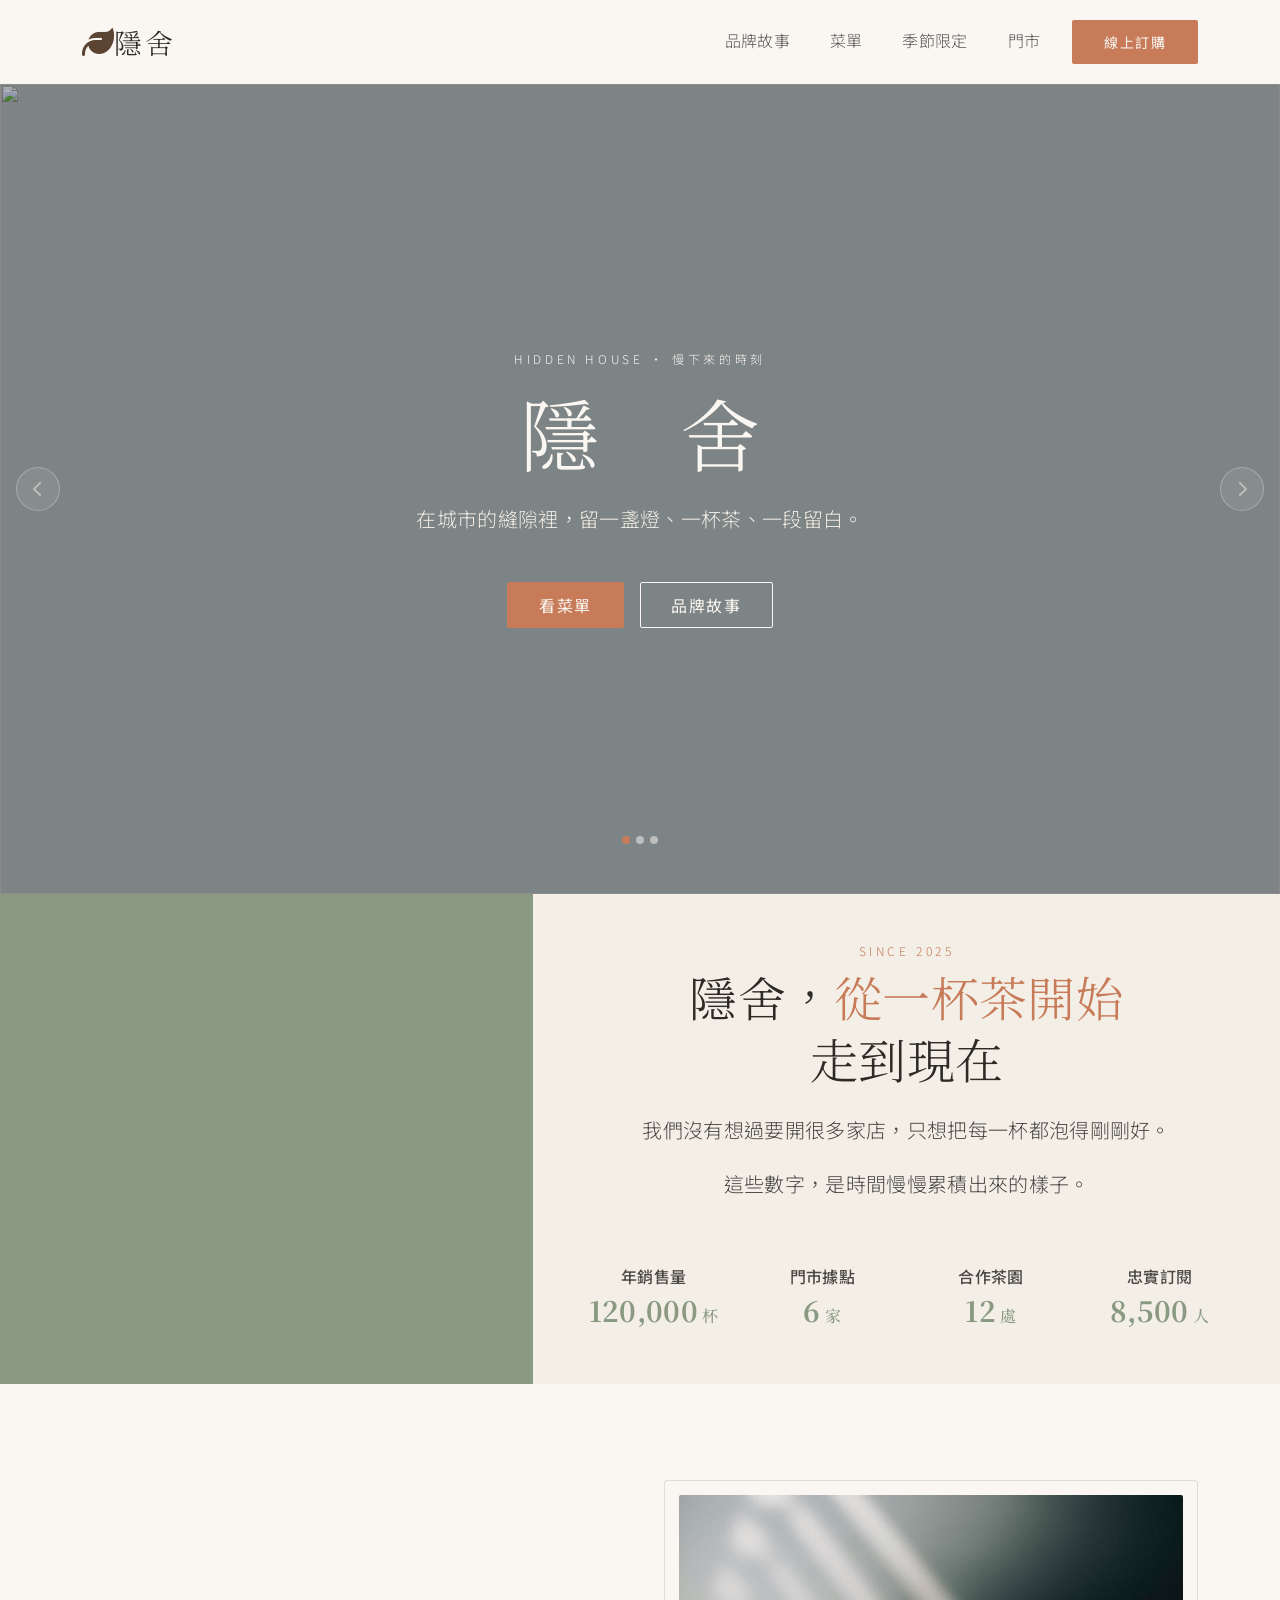
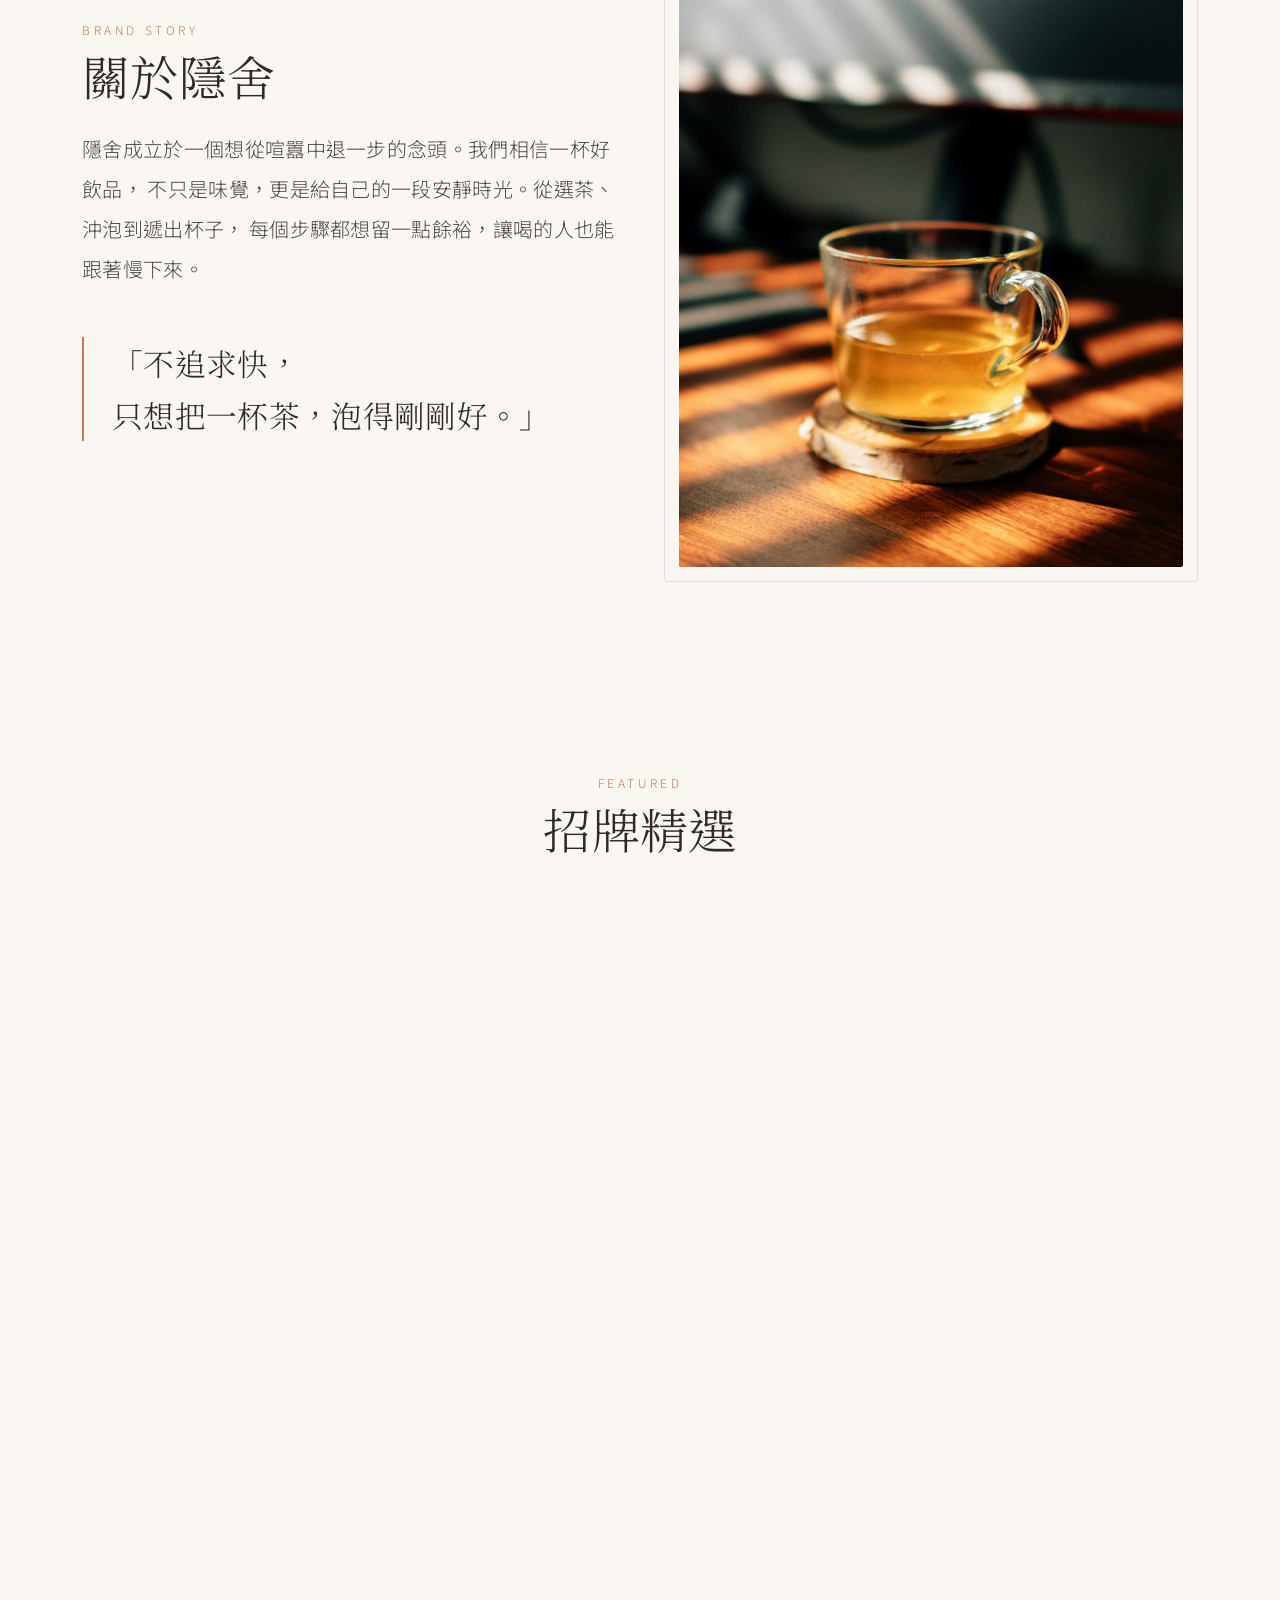
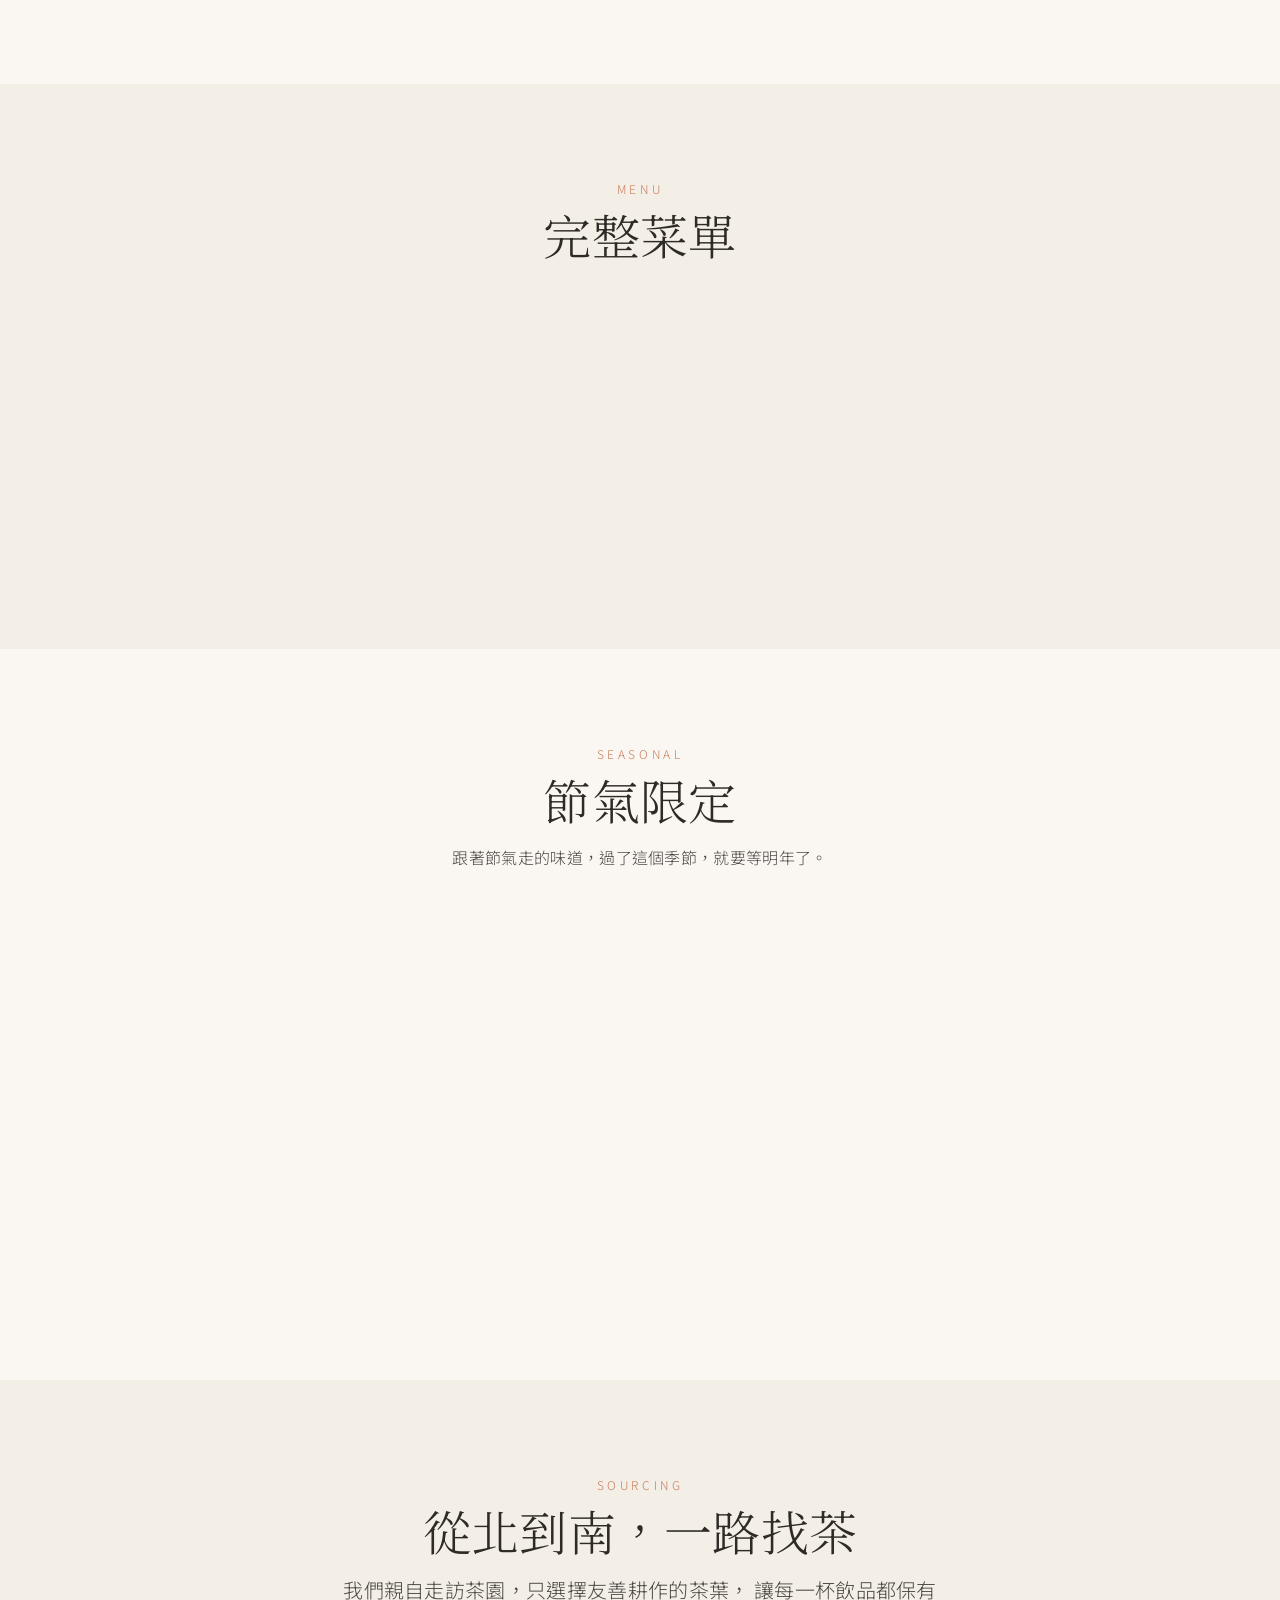
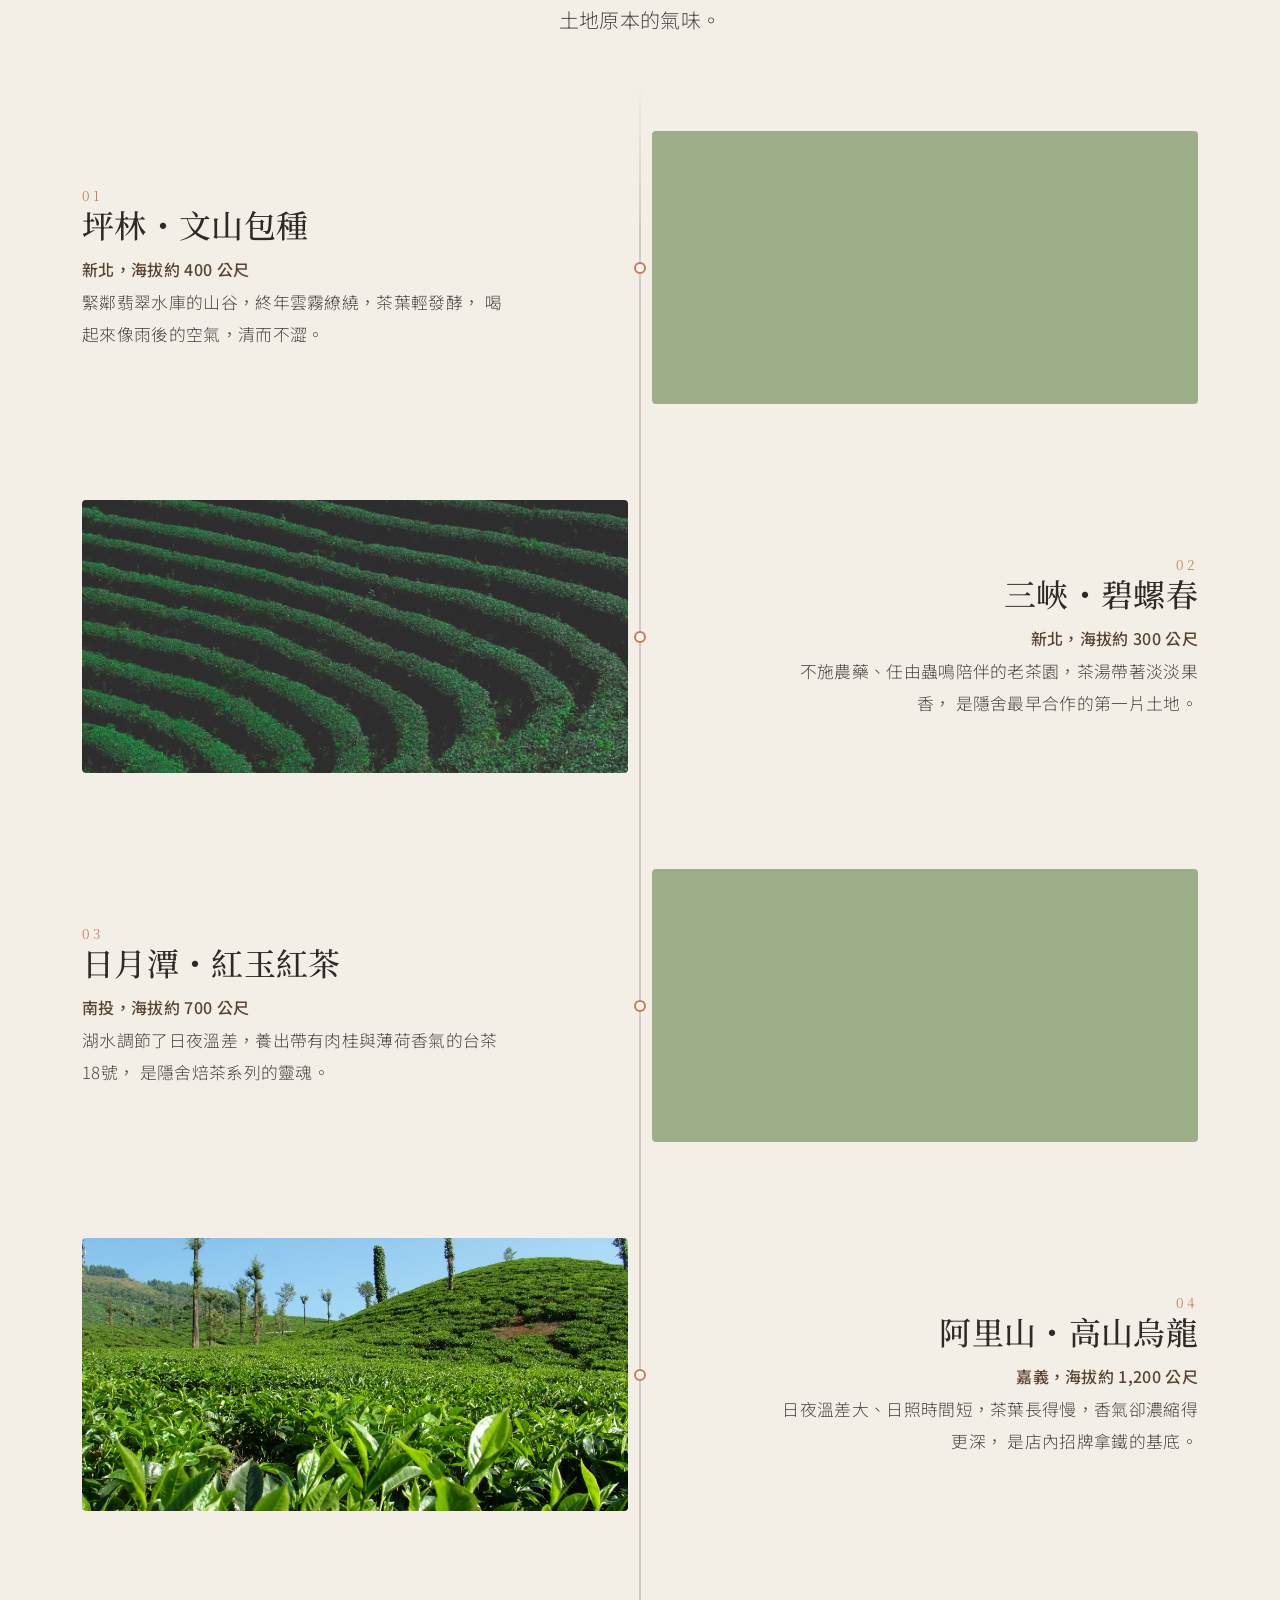
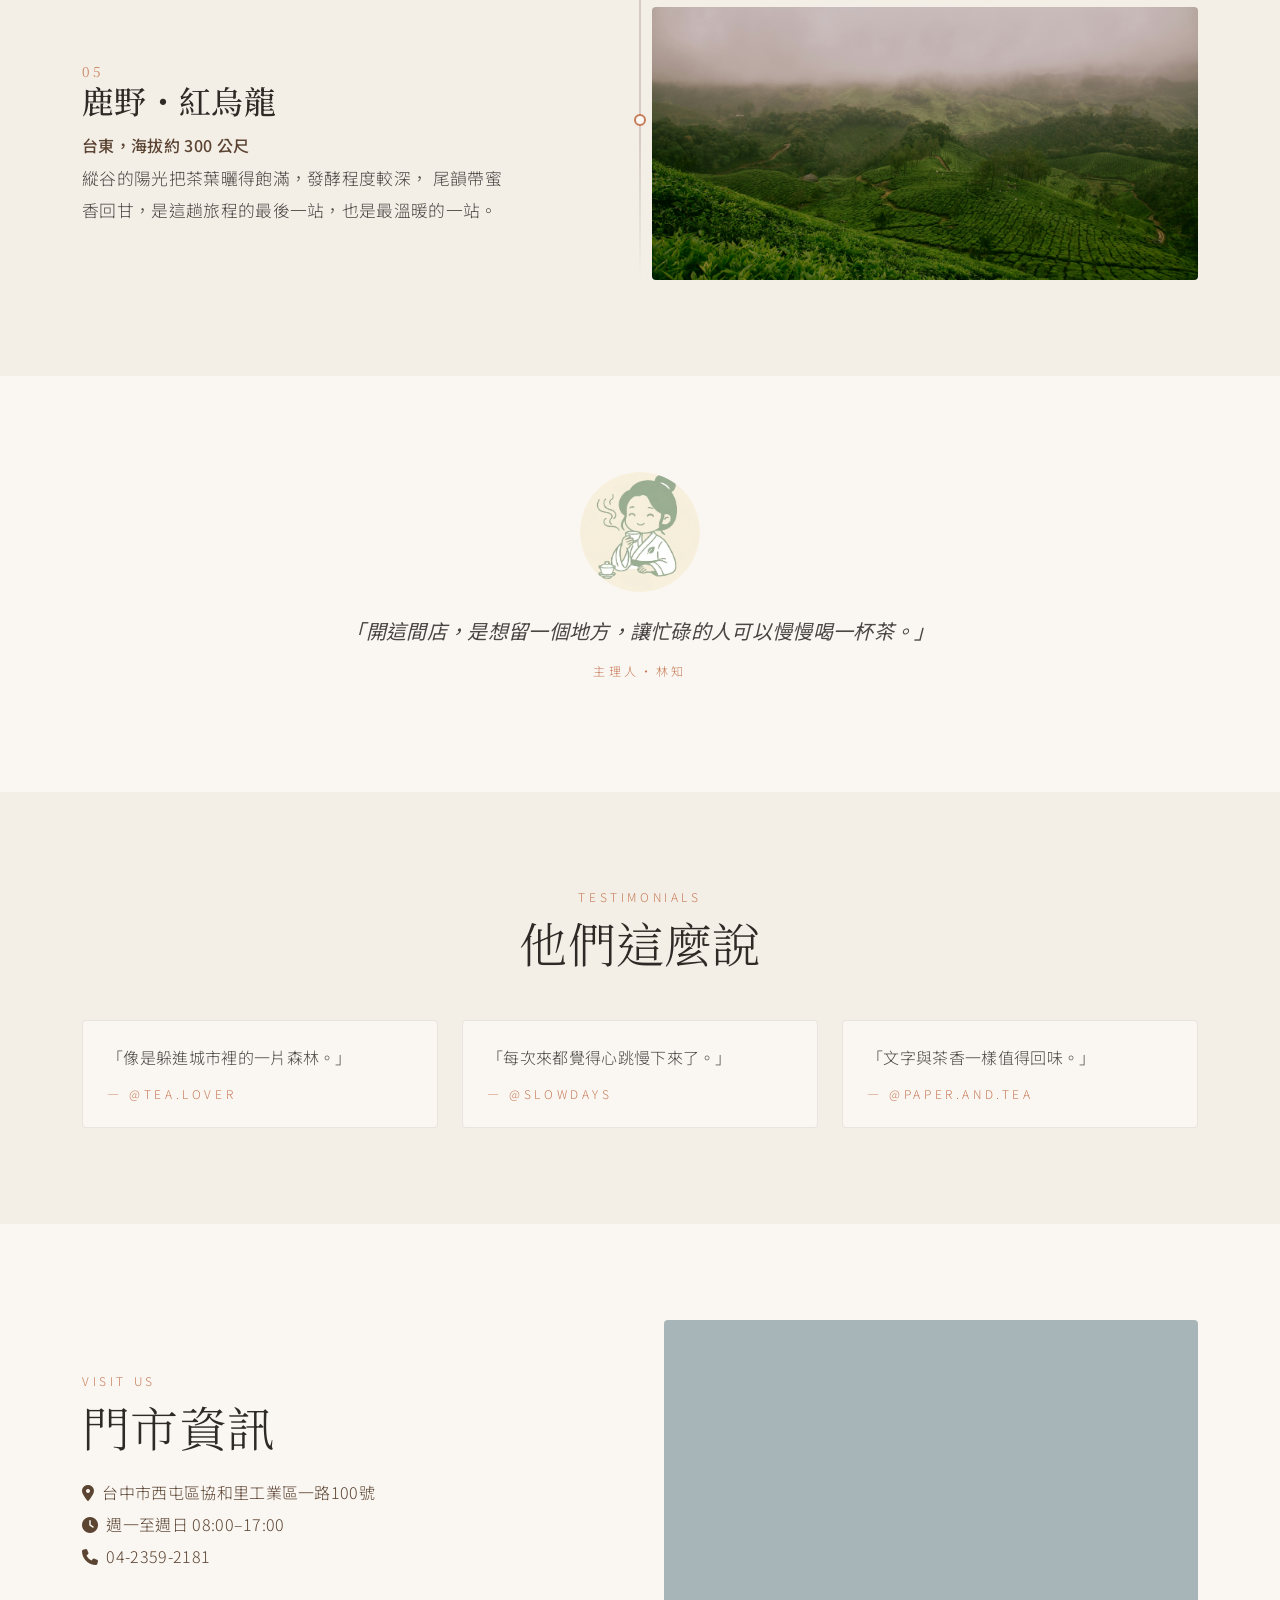
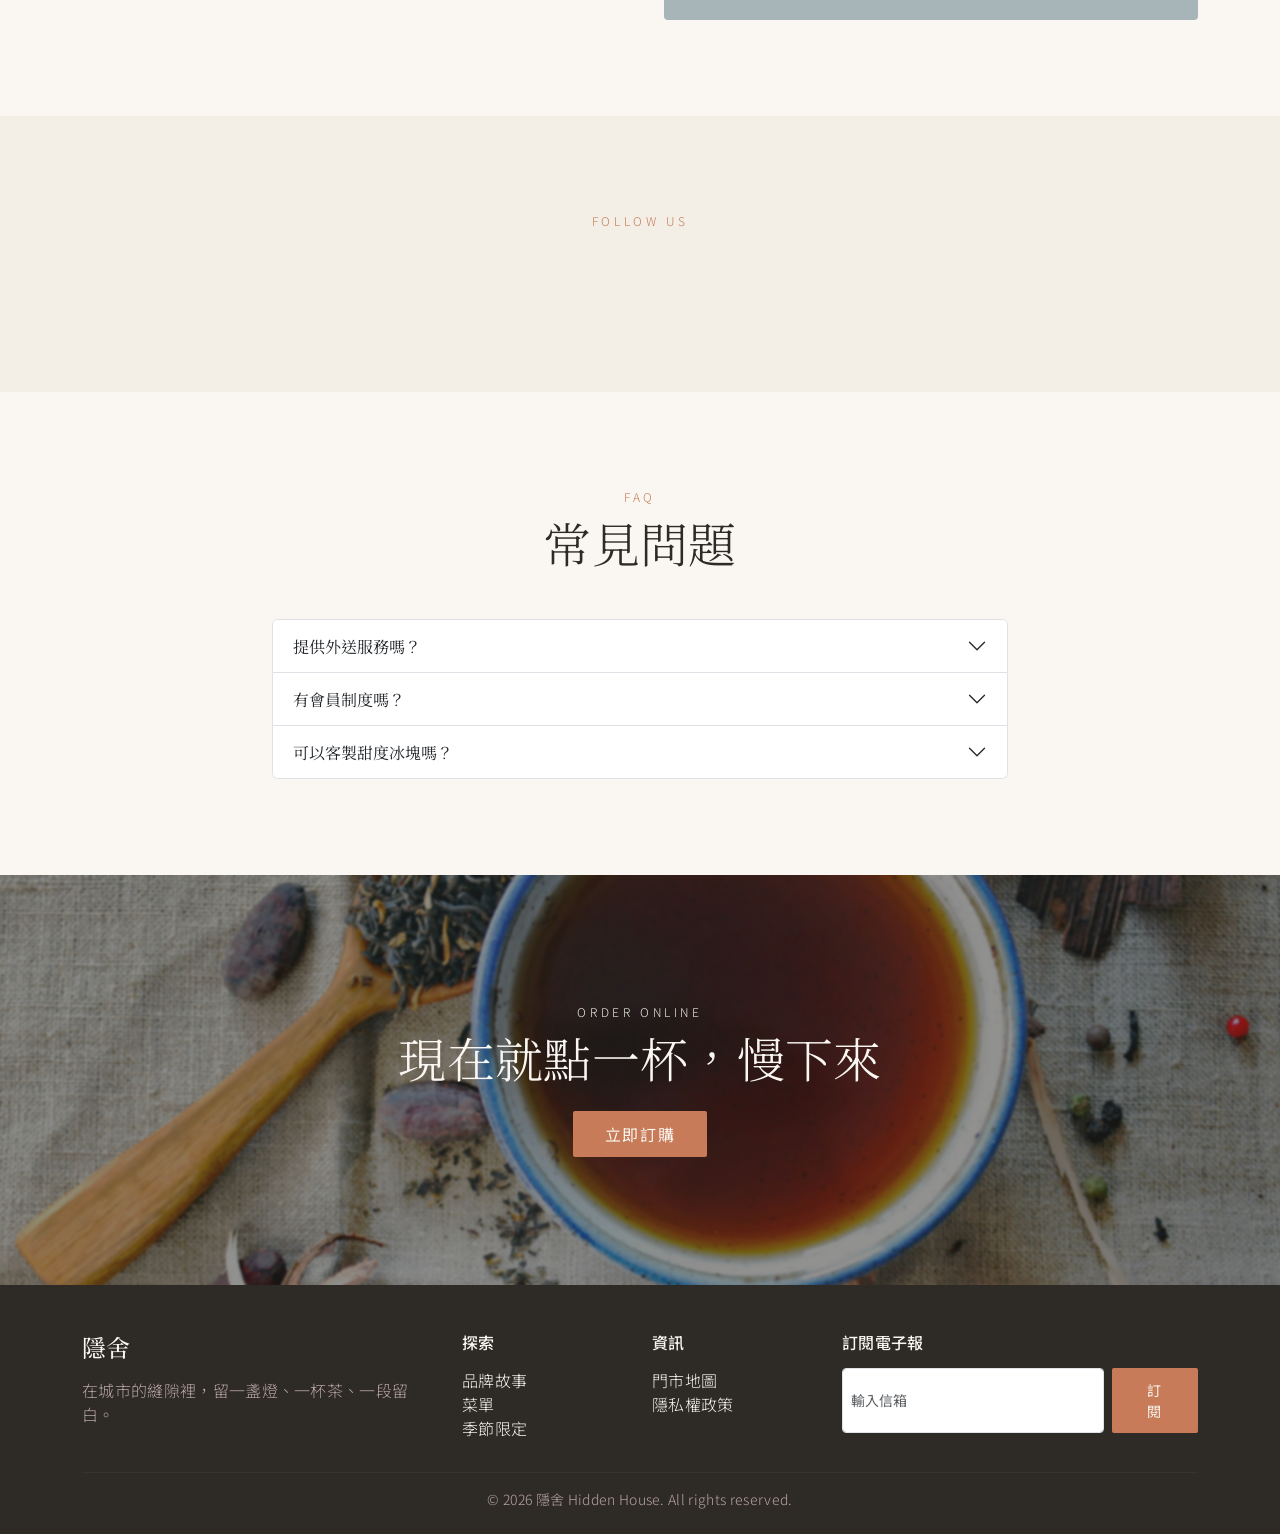
==== index.html @ d49c64ef "V1.1" ====
<!DOCTYPE html>
<html lang="zh-Hant">

<head>
    <meta charset="UTF-8">
    <meta name="viewport" content="width=device-width, initial-scale=1.0">
    <title>隱舍 Hidden House</title>

    <!-- Bootstrap 5 -->
    <link rel="stylesheet" href="CSS/color.css">
    <link href="https://cdnjs.cloudflare.com/ajax/libs/bootstrap/5.3.3/css/bootstrap.min.css" rel="stylesheet">
    <link href="https://cdnjs.cloudflare.com/ajax/libs/font-awesome/6.5.2/css/all.min.css" rel="stylesheet">
    <link rel="stylesheet" href="https://cdnjs.cloudflare.com/ajax/libs/animate.css/4.1.1/animate.min.css">
    <link
        href="https://fonts.googleapis.com/css2?family=Noto+Serif+TC:wght@400;600;700&family=Noto+Sans+TC:wght@300;400;500&display=swap"
        rel="stylesheet">
    <script src="https://unpkg.com/counterup2@2.0.2/dist/index.js"></script>
    <style>
        :root {
            /* 主色 Primary */
            --oat-white: #F3EEE6;
            --misty-blue: #A8B5B8;
            --matcha-green: #8A9A82;

            /* 輔色 Secondary */
            --caramel-brown: #B08968;
            --lotus-pink: #D9BBB0;
            --sage-green: #9CAF88;
            --taro-grey: #B7A6A0;
            --milktea-brown: #C9A27E;

            /* 點綴色 Accent */
            --terracotta: #C77B58;
            --honey-yellow: #E8B86D;
            --pine-teal: #7A9E9F;
            --misty-pink: #E3C9C0;

            /* 文字/背景/線條 */
            --cocoa-brown: #5C4433;
            --ink-black: #2E2A26;
            --warm-white: #FAF7F2;
            --graphite-grey: #4A4744;
        }

        body {
            font-family: 'Noto Sans TC', sans-serif;
            color: var(--cocoa-brown);
            background-color: var(--warm-white);
            font-weight: 300;
            letter-spacing: 0.02em;
        }

        h1,
        h2,
        h3,
        .display-font {
            font-family: 'Noto Serif TC', serif;
            color: var(--ink-black);
        }

        .section-pad {
            padding: 6rem 0;
        }

        .section-divider {
            width: 1px;
            height: 48px;
            background: var(--graphite-grey);
            opacity: 0.3;
            margin: 0 auto;
        }

        .btn-terracotta {
            background-color: var(--terracotta);
            color: var(--warm-white);
            border: none;
            padding: 0.7rem 2rem;
            border-radius: 2px;
            letter-spacing: 0.1em;
        }

        .btn-terracotta:hover {
            background-color: var(--caramel-brown);
            color: var(--warm-white);
        }

        .btn-outline-brand {
            border: 1px solid var(--graphite-grey);
            color: var(--ink-black);
            padding: 0.65rem 1.9rem;
            border-radius: 2px;
            letter-spacing: 0.1em;
        }

        .btn-outline-brand:hover {
            background-color: var(--ink-black);
            color: var(--warm-white);
        }

        .eyebrow {
            letter-spacing: 0.3em;
            font-size: 0.75rem;
            color: var(--terracotta);
            text-transform: uppercase;
        }

        .bg-soft {
            background-color: var(--oat-white);
        }

        .bg-sage {
            background-color: var(--sage-green);
        }

        .card-brand {
            background: var(--warm-white);
            border: 1px solid rgba(74, 71, 68, 0.1);
            border-radius: 4px;
            transition: transform .3s ease;
        }

        .card-brand:hover {
            transform: translateY(-6px);
        }

        footer a {
            color: var(--warm-white);
        }

        /* Hero 輪播按鍵 */
        .carousel-control-prev,
        .carousel-control-next {
            z-index: 3;
            width: 6%;
        }

        .hero-arrow {
            display: inline-flex;
            align-items: center;
            justify-content: center;
            width: 44px;
            height: 44px;
            border-radius: 50%;
            background: rgba(250, 247, 242, 0.15);
            border: 1px solid rgba(250, 247, 242, 0.6);
            color: var(--warm-white);
            font-size: 1rem;
            backdrop-filter: blur(2px);
            transition: background .3s ease;
        }

        .carousel-control-prev:hover .hero-arrow,
        .carousel-control-next:hover .hero-arrow {
            background: rgba(199, 123, 88, 0.7);
            border-color: var(--terracotta);
        }

        #heroCarousel .carousel-indicators {
            z-index: 3;
        }

        #heroCarousel .carousel-indicators button {
            background-color: var(--warm-white);
            opacity: 0.5;
            width: 8px;
            height: 8px;
            border-radius: 50%;
        }

        #heroCarousel .carousel-indicators button.active {
            opacity: 1;
            background-color: var(--terracotta);
        }

        .wow {
            visibility: hidden;
        }

        @media (prefers-reduced-motion: reduce) {
            .wow {
                visibility: visible !important;
                animation: none !important;
            }
        }
    </style>
</head>

<body data-bs-spy="scroll" data-bs-target="#navMenu" data-bs-offset="90" tabindex="0">

    <!-- ========== 1. NAVBAR 導覽列 ========== -->
    <nav class="navbar navbar-expand-lg sticky-top" id="mainNav" style="background-color: var(--warm-white);">
        <div class="container py-2">
            <i class="fa-solid fa-leaf fa-2x"></i>
            <a class="navbar-brand display-font fs-3" href="#hero" style="letter-spacing:0.1em;">隱舍</a>
            <button class="navbar-toggler" type="button" data-bs-toggle="collapse" data-bs-target="#navMenu">
                <span class="navbar-toggler-icon"></span>
            </button>
            <div class="collapse navbar-collapse justify-content-end" id="navMenu">
                <ul class="navbar-nav gap-lg-4 text-center">
                    <li class="nav-item"><a class="nav-link" href="#s04-story-manifesto">品牌故事</a></li>
                    <li class="nav-item"><a class="nav-link" href="#menu">菜單</a></li>
                    <li class="nav-item"><a class="nav-link" href="#seasonal">季節限定</a></li>
                    <li class="nav-item"><a class="nav-link" href="#locator">門市</a></li>
                    <li class="nav-item"><a class="btn btn-terracotta btn-sm" href="#order">線上訂購</a></li>
                </ul>
            </div>
        </div>
    </nav>

    <!-- ========== 2. HERO 首頁主視覺 ========== -->
    <header id="hero" class="position-relative" style="min-height: 90vh; overflow: hidden;">
        <!-- 背景輪播 -->
        <div id="heroCarousel" class="carousel slide position-absolute top-0 start-0 w-100 h-100"
            data-bs-ride="carousel" data-bs-interval="4000">
            <div class="carousel-inner h-100">
                <div class="carousel-item active h-100" style="min-height: 90vh; background-color: var(--misty-blue);">
                    <img src="images/tea1.jpg" class="w-100 h-100" style="object-fit:cover;">
                </div>
                <div class="carousel-item h-100" style="min-height: 90vh; background-color: var(--sage-green);">
                    <img src="images/tea4.jpg" class="w-100 h-100" style="object-fit:cover;">
                </div>
                <div class="carousel-item h-100" style="min-height: 90vh; background-color: var(--milktea-brown);">
                    <img src="images/tea3.jpg" class="w-100 h-100" style="object-fit:cover;">
                </div>
            </div>

            <!-- 左右切換按鍵 -->
            <button class="carousel-control-prev" type="button" data-bs-target="#heroCarousel" data-bs-slide="prev">
                <span class="hero-arrow"><i class="fa-solid fa-chevron-left"></i></span>
                <span class="visually-hidden">上一張</span>
            </button>
            <button class="carousel-control-next" type="button" data-bs-target="#heroCarousel" data-bs-slide="next">
                <span class="hero-arrow"><i class="fa-solid fa-chevron-right"></i></span>
                <span class="visually-hidden">下一張</span>
            </button>

            <!-- 底部指示點 -->
            <div class="carousel-indicators" style="bottom: 24px;">
                <button type="button" data-bs-target="#heroCarousel" data-bs-slide-to="0" class="active"></button>
                <button type="button" data-bs-target="#heroCarousel" data-bs-slide-to="1"></button>
                <button type="button" data-bs-target="#heroCarousel" data-bs-slide-to="2"></button>
            </div>
        </div>

        <!-- 暗色遮罩，確保文字可讀 -->
        <div class="position-absolute top-0 start-0 w-100 h-100" style="background: rgba(46,42,38,0.35); z-index: 1;">
        </div>

        <!-- 文字內容 -->
        <div class="container position-relative text-center d-flex flex-column justify-content-center align-items-center"
            style="min-height: 90vh; z-index: 2;">
            <p class="eyebrow mb-3" style="color: var(--warm-white);">HIDDEN HOUSE · 慢下來的時刻</p>
            <h1 class="display-1 display-font mb-4" style="color: var(--warm-white);">隱　舍</h1>
            <p class="fs-5 mb-5 mx-auto" style="max-width: 560px; color: var(--oat-white);">
                在城市的縫隙裡，留一盞燈、一杯茶、一段留白。
            </p>
            <div class="d-flex justify-content-center gap-3">
                <a href="#menu" class="btn btn-terracotta">看菜單</a>
                <a href="#s04-story-manifesto" class="btn btn-outline-brand"
                    style="border-color: var(--warm-white); color: var(--warm-white);">品牌故事</a>
            </div>
        </div>
    </header>

    <!-- ========== 3. 數據 ========== -->
    <section id="s03">
        <div class="row g-0">
            <div class="col-md-5"
                style="background-image: url(images/tea7.jpg); background-position:center center; background-size:cover; min-height: 420px; background-color: var(--matcha-green);">
                <!-- 建議放茶葉沖泡、店內一角等有生活感的照片 -->
            </div>
            <div class="col-md-7 py-5 px-4 px-md-5 d-flex flex-column justify-content-center text-center bg-soft">
                <p class="eyebrow mb-2">SINCE 2025</p>
                <div class="display-5 display-font mb-1">隱舍，<span class="wow animate__fadeInUp" data-wow-duration="2s"
                        data-wow-delay="0s" data-wow-iteration="1" style="color: var(--terracotta);">從一杯茶開始</span></div>
                <div class="display-5 display-font mb-4">走到現在</div>
                <p class="fs-5" style="color: var(--graphite-grey); line-height: 1.9;">
                    我們沒有想過要開很多家店，只想把每一杯都泡得剛剛好。
                </p>
                <p class="fs-5" style="color: var(--graphite-grey); line-height: 1.9;">
                    這些數字，是時間慢慢累積出來的樣子。
                </p>
                <div class="row mt-5">
                    <div class="col-6 col-md-3 mb-4 mb-md-0">
                        <div class="h6" style="color: var(--graphite-grey);">年銷售量</div>
                        <div class="h3 display-font fw-bold s03-counter-num01" style="color: var(--matcha-green);">
                            120,000<span class="h6 ms-1">杯</span></div>
                    </div>
                    <div class="col-6 col-md-3 mb-4 mb-md-0">
                        <div class="h6" style="color: var(--graphite-grey);">門市據點</div>
                        <div class="h3 display-font fw-bold s03-counter-num02" style="color: var(--matcha-green);">
                            6<span class="h6 ms-1">家</span></div>
                    </div>
                    <div class="col-6 col-md-3">
                        <div class="h6" style="color: var(--graphite-grey);">合作茶園</div>
                        <div class="h3 display-font fw-bold s03-counter-num03" style="color: var(--matcha-green);">
                            12<span class="h6 ms-1">處</span></div>
                    </div>
                    <div class="col-6 col-md-3">
                        <div class="h6" style="color: var(--graphite-grey);">忠實訂閱</div>
                        <div class="h3 display-font fw-bold s03-counter-num04" style="color: var(--matcha-green);">
                            8,500<span class="h6 ms-1">人</span></div>
                    </div>
                </div>
            </div>
        </div>
    </section>

    <!-- ========== 4. BRAND STORY + MANIFESTO 品牌理念與宣言 ========== -->
    <section id="s04-story-manifesto" class="section-pad section-block">
        <div class="container">
            <div class="row g-5 align-items-center">

                <!-- 左側：品牌理念 + 宣言 -->
                <div class="col-lg-6 order-2 order-lg-1 wow animate__fadeInLeft" data-wow-duration="1s"
                    data-wow-delay="0s" data-wow-iteration="1">
                    <p class="eyebrow mb-2">BRAND STORY</p>
                    <h2 class="display-5 mb-4">關於隱舍</h2>
                    <p class="fs-5 mb-5" style="color: var(--graphite-grey); line-height: 2;">
                        隱舍成立於一個想從喧囂中退一步的念頭。我們相信一杯好飲品，
                        不只是味覺，更是給自己的一段安靜時光。從選茶、沖泡到遞出杯子，
                        每個步驟都想留一點餘裕，讓喝的人也能跟著慢下來。
                    </p>

                    <div class="manifesto-quote">
                        <p class="display-font manifesto-text mb-0">
                            「不追求快，<br>只想把一杯茶，泡得剛剛好。」
                        </p>
                    </div>
                </div>

                <!-- 右側：直式圖片 -->
                <div class="col-lg-6 order-1 order-lg-2 wow animate__fadeInRight" data-wow-duration="2s"
                    data-wow-delay="0s" data-wow-iteration="1">
                    <div class="portrait-frame">
                        <div class="portrait-image" style="background-image: url(images/tea2.jpg);"></div>
                    </div>
                </div>

            </div>
        </div>
    </section>

    <!-- ========== 5. FEATURED DRINKS 招牌飲品精選 ========== -->
    <section id="featured" class="section-pad">
        <div class="container">
            <div class="text-center mb-5">
                <p class="eyebrow mb-2">FEATURED</p>
                <h2 class="display-5">招牌精選</h2>
            </div>
            <div class="row g-4">
                <div class="col-md-4">
                    <div class="card-brand p-4 h-100 text-center wow animate__fadeInUp" data-wow-duration="1.5s"
                        data-wow-delay="0s" data-wow-iteration="1" style="background-color: var(--misty-pink);">
                        <div class="mb-3"
                            style="height:540px; border-radius:4px; background-image: url(images/spot1.png); background-size: cover; background-position:center center;">
                        </div>
                        <h4 class="mb-2">霧粉烏龍拿鐵</h4>
                        <p style="color: var(--graphite-grey);">烏龍茶湯與鮮奶的柔軟相遇</p>
                    </div>
                </div>
                <div class="col-md-4">
                    <div class="card-brand p-4 h-100 text-center wow animate__fadeInDown" data-wow-duration="1.5s"
                        data-wow-delay="1s" data-wow-iteration="1" style="background-color: var(--sage-green);">
                        <div class="mb-3"
                            style="height:540px; border-radius:4px;background-image: url(images/spot2.png); background-size: cover; background-position:center center;">
                        </div>
                        <h4 class="mb-2">鼠尾草氣泡青</h4>
                        <p style="color: var(--graphite-grey);">清爽草本香氣，微氣泡口感</p>
                    </div>
                </div>
                <div class="col-md-4">
                    <div class="card-brand p-4 h-100 text-center  wow animate__fadeInUp" data-wow-duration="1.5s"
                        data-wow-delay="2s" data-wow-iteration="1" style="background-color: var(--honey-yellow);">
                        <div class="mb-3"
                            style="height:540px; border-radius:4px;background-image: url(images/spot3.png); background-size: cover; background-position:center center;">
                        </div>
                        <h4 class="mb-2">蜜柑焙茶</h4>
                        <p style="color: var(--graphite-grey);">焙火香氣搭配蜜柑果香</p>
                    </div>
                </div>
            </div>
        </div>
    </section>

    <!-- ========== 6. FULL MENU 完整菜單 ========== -->
    <section id="menu" class="section-pad bg-soft section-block">
        <div class="container">
            <div class="text-center mb-5">
                <p class="eyebrow mb-2">MENU</p>
                <h2 class="display-5">完整菜單</h2>
            </div>
            <div class="row g-5 wow animate__fadeIn" data-wow-duration="2s" data-wow-delay="0s" data-wow-iteration="1">

                <div class="col-md-3">
                    <h5 class="display-font border-bottom pb-2 mb-3">茶飲</h5>
                    <div class="d-flex justify-content-between mb-2"><span>清香烏龍</span><span>$65</span></div>
                    <div class="d-flex justify-content-between mb-2"><span>蜜香紅茶</span><span>$65</span></div>
                    <div class="d-flex justify-content-between mb-2"><span>四季青茶</span><span>$60</span></div>
                    <div class="d-flex justify-content-between mb-2"><span>桂花烏龍</span><span>$70</span></div>
                    <div class="d-flex justify-content-between mb-2"><span>蜜柑焙茶</span><span>$85</span></div>
                    <div class="d-flex justify-content-between mb-2"><span>焙茶拿鐵</span><span>$85</span></div>
                </div>

                <div class="col-md-3">
                    <h5 class="display-font border-bottom pb-2 mb-3">咖啡</h5>
                    <div class="d-flex justify-content-between mb-2"><span>手沖單品</span><span>$120</span></div>
                    <div class="d-flex justify-content-between mb-2"><span>燕麥拿鐵</span><span>$95</span></div>
                    <div class="d-flex justify-content-between mb-2"><span>美式咖啡</span><span>$75</span></div>
                    <div class="d-flex justify-content-between mb-2"><span>玄米拿鐵</span><span>$95</span></div>
                    <div class="d-flex justify-content-between mb-2"><span>霧粉烏龍拿鐵</span><span>$95</span></div>
                    <div class="d-flex justify-content-between mb-2"><span>肉桂卡布奇諾</span><span>$100</span></div>
                </div>

                <div class="col-md-3">
                    <h5 class="display-font border-bottom pb-2 mb-3">氣泡飲</h5>
                    <div class="d-flex justify-content-between mb-2"><span>草本氣泡</span><span>$85</span></div>
                    <div class="d-flex justify-content-between mb-2"><span>果香氣泡</span><span>$85</span></div>
                    <div class="d-flex justify-content-between mb-2"><span>青梅氣泡</span><span>$90</span></div>
                    <div class="d-flex justify-content-between mb-2"><span>柚香氣泡</span><span>$90</span></div>
                    <div class="d-flex justify-content-between mb-2"><span>薄荷萊姆氣泡</span><span>$85</span></div>
                    <div class="d-flex justify-content-between mb-2"><span>鼠尾草氣泡青</span><span>$100</span></div>
                </div>

                <div class="col-md-3">
                    <h5 class="display-font border-bottom pb-2 mb-3">季節限定</h5>
                    <div class="d-flex justify-content-between mb-2"><span>立冬・薑烤紅茶</span><span>$95</span></div>
                    <div class="d-flex justify-content-between mb-2"><span>小滿・青梅氣泡</span><span>$90</span></div>
                    <div class="d-flex justify-content-between mb-2"><span>白露・桂花烏龍拿鐵</span><span>$100</span></div>
                    <div class="d-flex justify-content-between mb-2"><span>詳見季節限定專區</span><span>—</span></div>
                </div>

            </div>
        </div>
    </section>

    <!-- ========== 7. SEASONAL SERIES 季節限定系列 ========== -->
    <section id="seasonal" class="section-pad section-block">
        <div class="container">
            <div class="text-center mb-5">
                <p class="eyebrow mb-2">SEASONAL</p>
                <h2 class="display-5">節氣限定</h2>
                <p class="fs-6 mx-auto mt-3" style="max-width: 480px; color: var(--graphite-grey);">
                    跟著節氣走的味道，過了這個季節，就要等明年了。
                </p>
            </div>

            <div class="row g-4">

                <div class="col-md-4 wow animate__fadeInLeft" data-wow-duration="2.5s" data-wow-delay="0s"
                    data-wow-iteration="1">
                    <div class="s07-card" style="background-color: var(--pine-teal); color: var(--warm-white);">
                        <div class="s07-icon" style="background: rgba(250,247,242,0.15); color: var(--warm-white);">
                            <i class="fa-solid fa-fire"></i>
                        </div>
                        <p class="s07-term">立冬</p>
                        <h4 class="display-font mb-2">薑烤紅茶</h4>
                        <p class="s07-desc" style="color: rgba(250,247,242,0.85);">
                            炙烤老薑的辛香，融進紅茶的醇厚，喝完手心是暖的。
                        </p>
                        <div class="s07-footer" style="border-color: rgba(250,247,242,0.3);">
                            <span><i class="fa-solid fa-mug-hot me-1"></i>熱飲限定</span>
                            <span class="s07-price">$95</span>
                        </div>
                    </div>
                </div>

                <div class="col-md-4 wow animate__fadeInLeft" data-wow-duration="2s" data-wow-delay="0s"
                    data-wow-iteration="1">
                    <div class="s07-card" style="background-color: var(--lotus-pink); color: var(--ink-black);">
                        <div class="s07-icon" style="background: rgba(46,42,38,0.08); color: var(--caramel-brown);">
                            <i class="fa-solid fa-seedling"></i>
                        </div>
                        <p class="s07-term" style="color: var(--caramel-brown);">小滿</p>
                        <h4 class="display-font mb-2">青梅氣泡</h4>
                        <p class="s07-desc" style="color: var(--graphite-grey);">
                            初夏青梅醃漬的酸甜，配上氣泡的輕盈，喝一口就清醒。
                        </p>
                        <div class="s07-footer" style="border-color: rgba(46,42,38,0.15);">
                            <span><i class="fa-solid fa-glass-water me-1"></i>冰飲限定</span>
                            <span class="s07-price">$90</span>
                        </div>
                    </div>
                </div>

                <div class="col-md-4 wow animate__fadeInLeft" data-wow-duration="1.5s" data-wow-delay="0s"
                    data-wow-iteration="1">
                    <div class="s07-card"
                        style="background-color: var(--oat-white); color: var(--caramel-brown); border: 1px solid rgba(176,137,104,0.25);">
                        <div class="s07-icon" style="background: rgba(176,137,104,0.12); color: var(--caramel-brown);">
                            <i class="fa-solid fa-sun"></i>
                        </div>
                        <p class="s07-term">白露</p>
                        <h4 class="display-font mb-2">桂花烏龍拿鐵</h4>
                        <p class="s07-desc" style="color: var(--graphite-grey);">
                            秋日桂花香氣裹著烏龍與鮮奶，尾韻回甘，像午後的一場小睡。
                        </p>
                        <div class="s07-footer" style="border-color: rgba(176,137,104,0.25);">
                            <span><i class="fa-solid fa-mug-saucer me-1"></i>冷熱皆宜</span>
                            <span class="s07-price">$100</span>
                        </div>
                    </div>
                </div>

            </div>
        </div>
    </section>

    <!-- ========== 8. TEA GARDEN TIMELINE 選材故事：從北到南的茶園 ========== -->
    <section id="sourcing" class="section-pad bg-soft">
        <div class="container">
            <div class="text-center mb-5">
                <p class="eyebrow mb-2">SOURCING</p>
                <h2 class="display-5 mb-3">從北到南，一路找茶</h2>
                <p class="fs-5 mx-auto" style="max-width: 600px; color: var(--graphite-grey);">
                    我們親自走訪茶園，只選擇友善耕作的茶葉，
                    讓每一杯飲品都保有土地原本的氣味。
                </p>
            </div>

            <div class="s08-timeline">

                <div class="row align-items-center s08-timeline-point">
                    <div class="col-md-6 mt-3 wow animate__fadeInLeft" data-wow-duration="2s" data-wow-delay="0s"
                        data-wow-iteration="1">
                        <div class="s08-text">
                            <p class="s08-step">01</p>
                            <div class="h2 display-font s08-title">坪林・文山包種</div>
                            <p class="h6 s08-sub mt-3">新北，海拔約 400 公尺</p>
                            <p class="s08-desc">緊鄰翡翠水庫的山谷，終年雲霧繚繞，茶葉輕發酵，
                                喝起來像雨後的空氣，清而不澀。</p>
                        </div>
                    </div>
                    <div class="col-md-6 wow animate__fadeInRight" data-wow-duration="2s" data-wow-delay="0s"
                        data-wow-iteration="1">
                        <div class="s08-img" style="background-image:url(images/mountain1.jpg);"></div>
                    </div>
                </div>

                <div class="row align-items-center flex-row-reverse s08-timeline-point">
                    <div class="col-md-6 mt-3 wow animate__fadeInRight" data-wow-duration="2s" data-wow-delay="0s"
                        data-wow-iteration="1">
                        <div class="s08-text text-md-end">
                            <p class="s08-step">02</p>
                            <div class="h2 display-font s08-title">三峽・碧螺春</div>
                            <p class="h6 s08-sub mt-3">新北，海拔約 300 公尺</p>
                            <p class="s08-desc">不施農藥、任由蟲鳴陪伴的老茶園，茶湯帶著淡淡果香，
                                是隱舍最早合作的第一片土地。</p>
                        </div>
                    </div>
                    <div class="col-md-6 wow animate__fadeInLeft" data-wow-duration="2s" data-wow-delay="0s"
                        data-wow-iteration="1">
                        <div class="s08-img" style="background-image:url(images/mountain2.jpg);"></div>
                    </div>
                </div>

                <div class="row align-items-center s08-timeline-point">
                    <div class="col-md-6 mt-3 wow animate__fadeInLeft" data-wow-duration="2s" data-wow-delay="0s"
                        data-wow-iteration="1">
                        <div class="s08-text">
                            <p class="s08-step">03</p>
                            <div class="h2 display-font s08-title">日月潭・紅玉紅茶</div>
                            <p class="h6 s08-sub mt-3">南投，海拔約 700 公尺</p>
                            <p class="s08-desc">湖水調節了日夜溫差，養出帶有肉桂與薄荷香氣的台茶18號，
                                是隱舍焙茶系列的靈魂。</p>
                        </div>
                    </div>
                    <div class="col-md-6 wow animate__fadeInRight" data-wow-duration="2s" data-wow-delay="0s"
                        data-wow-iteration="1">
                        <div class="s08-img" style="background-image:url(images/mountain3.jpg);"></div>
                    </div>
                </div>

                <div class="row align-items-center flex-row-reverse s08-timeline-point">
                    <div class="col-md-6 mt-3 wow animate__fadeInRight" data-wow-duration="2s" data-wow-delay="0s"
                        data-wow-iteration="1">
                        <div class="s08-text text-md-end">
                            <p class="s08-step">04</p>
                            <div class="h2 display-font s08-title">阿里山・高山烏龍</div>
                            <p class="h6 s08-sub mt-3">嘉義，海拔約 1,200 公尺</p>
                            <p class="s08-desc">日夜溫差大、日照時間短，茶葉長得慢，香氣卻濃縮得更深，
                                是店內招牌拿鐵的基底。</p>
                        </div>
                    </div>
                    <div class="col-md-6 wow animate__fadeInLeft" data-wow-duration="2s" data-wow-delay="0s"
                        data-wow-iteration="1">
                        <div class="s08-img" style="background-image:url(images/mountain4.jpg);"></div>
                    </div>
                </div>

                <div class="row align-items-center s08-timeline-point s08-last">
                    <div class="col-md-6 mt-3 wow animate__fadeInLeft" data-wow-duration="2s" data-wow-delay="0s"
                        data-wow-iteration="1">
                        <div class="s08-text">
                            <p class="s08-step">05</p>
                            <div class="h2 display-font s08-title">鹿野・紅烏龍</div>
                            <p class="h6 s08-sub mt-3">台東，海拔約 300 公尺</p>
                            <p class="s08-desc">縱谷的陽光把茶葉曬得飽滿，發酵程度較深，
                                尾韻帶蜜香回甘，是這趟旅程的最後一站，也是最溫暖的一站。</p>
                        </div>
                    </div>
                    <div class="col-md-6 wow animate__fadeInRight" data-wow-duration="2s" data-wow-delay="0s"
                        data-wow-iteration="1">
                        <div class="s08-img" style="background-image:url(images/mountain5.jpg);"></div>
                    </div>
                </div>

            </div>
        </div>
    </section>

    <!-- ========== 9. FOUNDER'S NOTE 主理人的話 ========== -->
    <section class="section-pad">
        <div class="container">
            <div class="row justify-content-center text-center wow animate__fadeInUp" data-wow-duration="3s"
                data-wow-delay="0s" data-wow-iteration="1">
                <div class="col-lg-7">
                    <div class="rounded-circle mx-auto mb-4"
                        style="width:120px; height:120px; background-image: url(images/boss.png); background-size: cover;">
                    </div>
                    <p class="fs-5 fst-italic mb-3 fw-bolder" style="color: var(--graphite-grey);">
                        「開這間店，是想留一個地方，讓忙碌的人可以慢慢喝一杯茶。」
                    </p>
                    <p class="eyebrow">主理人・林知</p>
                </div>
            </div>
        </div>
    </section>

    <!-- ========== 10. TESTIMONIALS 顧客故事 ========== -->
    <section class="section-pad bg-soft">
        <div class="container">
            <div class="text-center mb-5">
                <p class="eyebrow mb-2">TESTIMONIALS</p>
                <h2 class="display-5">他們這麼說</h2>
            </div>
            <div class="row g-4">
                <div class="col-md-4 wow animate__fadeInLeft" data-wow-duration="2s" data-wow-delay="0s"
                    data-wow-iteration="1">
                    <div class="card-brand p-4 h-100">
                        <p style="color: var(--graphite-grey);">「像是躲進城市裡的一片森林。」</p>
                        <p class="eyebrow mt-3 mb-0">— @tea.lover</p>
                    </div>
                </div>
                <div class="col-md-4 wow animate__fadeInLeft" data-wow-duration="1.5s" data-wow-delay="0s"
                    data-wow-iteration="1">
                    <div class="card-brand p-4 h-100">
                        <p style="color: var(--graphite-grey);">「每次來都覺得心跳慢下來了。」</p>
                        <p class="eyebrow mt-3 mb-0">— @slowdays</p>
                    </div>
                </div>
                <div class="col-md-4 wow animate__fadeInLeft" data-wow-duration="1s" data-wow-delay="0s"
                    data-wow-iteration="1">
                    <div class="card-brand p-4 h-100">
                        <p style="color: var(--graphite-grey);">「文字與茶香一樣值得回味。」</p>
                        <p class="eyebrow mt-3 mb-0">— @paper.and.tea</p>
                    </div>
                </div>
            </div>
        </div>
    </section>

    <!-- ========== 11. STORE LOCATOR 門市資訊/地圖 ========== -->
    <section id="locator" class="section-pad section-block">
        <div class="container">
            <div class="row g-5 align-items-center">
                <div class="col-lg-6 wow animate__fadeInDown" data-wow-duration="2s" data-wow-delay="0s"
                    data-wow-iteration="1">
                    <p class="eyebrow mb-2">VISIT US</p>
                    <h2 class="display-5 mb-4">門市資訊</h2>
                    <p class="mb-2"><i class="fa-solid fa-location-dot me-2"></i>台中市西屯區協和里工業區一路100號</p>
                    <p class="mb-2"><i class="fa-solid fa-clock me-2"></i>週一至週日 08:00–17:00</p>
                    <p class="mb-0"><i class="fa-solid fa-phone me-2"></i>04-2359-2181</p>
                </div>
                <div class="col-lg-6 wow animate__fadeIn" data-wow-duration="2s" data-wow-delay="0s"
                    data-wow-iteration="1">
                    <div style="height:300px; background-color: var(--misty-blue); border-radius:4px;">
                        <iframe
                            src="https://www.google.com/maps/embed?pb=!1m18!1m12!1m3!1d14560.308431333297!2d120.60917759666965!3d24.169028408380324!2m3!1f0!2f0!3f0!3m2!1i1024!2i768!4f13.1!3m3!1m2!1s0x34693e048d342aa9%3A0x2b6f18a6783fa3b!2z5Yue5YuV6YOo5Yue5YuV5Yqb55m85bGV572y5Lit5b2w5oqV5YiG572y77yI6Ie65Lit6IG36KiT5bGA77yJ!5e0!3m2!1szh-TW!2stw!4v1782711170109!5m2!1szh-TW!2stw"
                            width="100%" height="360" style="border:0;" allowfullscreen="" loading="lazy"
                            referrerpolicy="strict-origin-when-cross-origin"></iframe>
                    </div>
                </div>
            </div>
        </div>
    </section>

    <!-- ========== 12. SOCIAL LINKS 社群連結 ========== -->
    <section class="section-pad bg-soft text-center">
        <div class="container">
            <p class="eyebrow mb-4">FOLLOW US</p>
            <div class="d-flex justify-content-center gap-4 fs-3">
                <a href="#" style="color: var(--ink-black);"><i class="fa-brands fa-instagram wow animate__bounce"
                        aria-label="Instagram" data-wow-duration="1s" data-wow-delay="0s"
                        data-wow-iteration="1"></i></a>
                <a href="#" style="color: var(--ink-black);"><i class="fa-brands fa-facebook wow animate__bounce"
                        aria-label="Facebook" data-wow-duration="1s" data-wow-delay="0.25s"
                        data-wow-iteration="1"></i></a>
                <a href="#" style="color: var(--ink-black);"><i class="fa-brands fa-threads wow animate__bounce"
                        aria-label="Threads" data-wow-duration="1s" data-wow-delay="0.5s"
                        data-wow-iteration="1"></i></a>
                <a href="#" style="color: var(--ink-black);"><i class="fa-brands fa-line wow animate__bounce"
                        aria-label="Line" data-wow-duration="1s" data-wow-delay="0.75s" data-wow-iteration="1"></i></a>
            </div>
        </div>
    </section>

    <!-- ========== 13. FAQ 常見問題 ========== -->
    <section class="section-pad">
        <div class="container">
            <div class="text-center mb-5">
                <p class="eyebrow mb-2">FAQ</p>
                <h2 class="display-5">常見問題</h2>
            </div>
            <div class="row justify-content-center wow animate__fadeInLeft" data-wow-duration="2s" data-wow-delay="0s"
                data-wow-iteration="1">
                <div class="col-lg-8">
                    <div class="accordion" id="faqAccordion">
                        <div class="accordion-item">
                            <h2 class="accordion-header">
                                <button class="accordion-button collapsed" type="button" data-bs-toggle="collapse"
                                    data-bs-target="#faq1">
                                    提供外送服務嗎？
                                </button>
                            </h2>
                            <div id="faq1" class="accordion-collapse collapse" data-bs-parent="#faqAccordion">
                                <div class="accordion-body">是的，可透過主要外送平台訂購。</div>
                            </div>
                        </div>
                        <div class="accordion-item">
                            <h2 class="accordion-header">
                                <button class="accordion-button collapsed" type="button" data-bs-toggle="collapse"
                                    data-bs-target="#faq2">
                                    有會員制度嗎？
                                </button>
                            </h2>
                            <div id="faq2" class="accordion-collapse collapse" data-bs-parent="#faqAccordion">
                                <div class="accordion-body">加入電子報即可享有會員優惠通知。</div>
                            </div>
                        </div>
                        <div class="accordion-item">
                            <h2 class="accordion-header">
                                <button class="accordion-button collapsed" type="button" data-bs-toggle="collapse"
                                    data-bs-target="#faq3">
                                    可以客製甜度冰塊嗎？
                                </button>
                            </h2>
                            <div id="faq3" class="accordion-collapse collapse" data-bs-parent="#faqAccordion">
                                <div class="accordion-body">全品項皆可調整甜度與冰塊。</div>
                            </div>
                        </div>
                    </div>
                </div>
            </div>
        </div>
    </section>

    <!-- ========== 14. ONLINE ORDER CTA 線上訂購（含模糊背景 + 訂購 Modal） ========== -->
    <section id="order" class="s14-order position-relative text-center section-block">
        <div class="s14-bg" style="background-image: url(images/tea5.jpg);"></div>
        <div class="s14-overlay"></div>

        <div class="container position-relative" style="z-index: 2;">
            <p class="eyebrow mb-2" style="color: var(--oat-white);">ORDER ONLINE</p>
            <h2 class="display-5 mb-4" style="color: var(--warm-white);">現在就點一杯，慢下來</h2>
            <button type="button" class="btn btn-terracotta wow animate__zoomIn" data-bs-toggle="modal"
                data-bs-target="#orderModal" data-wow-duration="1s" data-wow-delay="0s" data-wow-iteration="1">
                立即訂購
            </button>
        </div>
    </section>

    <!-- 訂購 Modal -->
    <div class="modal fade" id="orderModal" tabindex="-1" aria-labelledby="orderModalLabel" aria-hidden="true">
        <div class="modal-dialog modal-dialog-centered">
            <div class="modal-content s14-modal-content">

                <div class="modal-header s14-modal-header">
                    <h5 class="modal-title display-font" id="orderModalLabel">
                        <i class="fa-solid fa-mug-hot me-2" style="color: var(--terracotta);"></i>線上訂購
                    </h5>
                    <button type="button" class="btn-close" data-bs-dismiss="modal" aria-label="Close"></button>
                </div>

                <div class="modal-body">
                    <form id="orderForm">

                        <div class="mb-3">
                            <label for="orderName" class="form-label s14-label">訂購人姓名</label>
                            <input type="text" class="form-control s14-input" id="orderName" placeholder="請輸入姓名"
                                required>
                        </div>

                        <div class="row">
                            <div class="col-6 mb-3">
                                <label for="orderItem" class="form-label s14-label">品項</label>
                                <select class="form-select s14-input" id="orderItem" required>
                                    <option value="" selected disabled>請選擇</option>
                                    <option>清香烏龍</option>
                                    <option>蜜香紅茶</option>
                                    <option>焙茶拿鐵</option>
                                    <option>草本氣泡</option>
                                    <option>青梅氣泡</option>
                                    <option>桂花烏龍拿鐵</option>
                                </select>
                            </div>
                            <div class="col-6 mb-3">
                                <label for="orderQty" class="form-label s14-label">杯數</label>
                                <input type="number" class="form-control s14-input" id="orderQty" min="1" value="1"
                                    required>
                            </div>
                        </div>

                        <div class="row">
                            <div class="col-6 mb-3">
                                <label for="orderSugar" class="form-label s14-label">甜度</label>
                                <select class="form-select s14-input" id="orderSugar" required>
                                    <option value="" selected disabled>請選擇</option>
                                    <option>正常糖</option>
                                    <option>少糖</option>
                                    <option>半糖</option>
                                    <option>微糖</option>
                                    <option>無糖</option>
                                </select>
                            </div>
                            <div class="col-6 mb-3">
                                <label for="orderIce" class="form-label s14-label">冰塊</label>
                                <select class="form-select s14-input" id="orderIce" required>
                                    <option value="" selected disabled>請選擇</option>
                                    <option>正常冰</option>
                                    <option>少冰</option>
                                    <option>微冰</option>
                                    <option>去冰</option>
                                    <option>溫熱</option>
                                </select>
                            </div>
                        </div>

                        <div class="mb-2">
                            <label class="form-label s14-label d-block">運送方式</label>
                            <div class="s14-radio-group">
                                <input type="radio" class="btn-check" name="orderDelivery" id="deliveryPickup"
                                    autocomplete="off" checked>
                                <label class="btn s14-radio-btn" for="deliveryPickup">
                                    <i class="fa-solid fa-store me-1"></i>到店取貨
                                </label>

                                <input type="radio" class="btn-check" name="orderDelivery" id="deliveryShip"
                                    autocomplete="off">
                                <label class="btn s14-radio-btn" for="deliveryShip">
                                    <i class="fa-solid fa-motorcycle me-1"></i>外送
                                </label>
                            </div>
                        </div>

                    </form>
                </div>

                <div class="modal-footer s14-modal-footer">
                    <button type="button" class="btn btn-outline-brand" data-bs-dismiss="modal">取消</button>
                    <button type="submit" form="orderForm" class="btn btn-terracotta">確認送出</button>
                </div>

            </div>
        </div>
    </div>

    <!-- ========== 15. FOOTER 頁尾 ========== -->
    <footer class="pt-5 pb-4" style="background-color: var(--ink-black);">
        <div class="container">
            <div class="row g-4 text-warm-white">
                <div class="col-lg-4">
                    <h4 class="display-font mb-3" style="color: var(--warm-white);">隱舍</h4>
                    <p style="color: var(--taro-grey);">在城市的縫隙裡，留一盞燈、一杯茶、一段留白。</p>
                </div>
                <div class="col-lg-2">
                    <h6 class="mb-3" style="color: var(--warm-white);">探索</h6>
                    <ul class="list-unstyled">
                        <li><a href="#s04-story-manifesto" class="text-decoration-none">品牌故事</a></li>
                        <li><a href="#menu" class="text-decoration-none">菜單</a></li>
                        <li><a href="#seasonal" class="text-decoration-none">季節限定</a></li>
                    </ul>
                </div>
                <div class="col-lg-2">
                    <h6 class="mb-3" style="color: var(--warm-white);">資訊</h6>
                    <ul class="list-unstyled">
                        <li><a href="#locator" class="text-decoration-none">門市地圖</a></li>
                        <li><a href="#" class="text-decoration-none">隱私權政策</a></li>
                    </ul>
                </div>
                <div class="col-lg-4">
                    <h6 class="mb-3" style="color: var(--warm-white);">訂閱電子報</h6>
                    <div class="d-flex gap-2">
                        <input type="email" class="form-control form-control-sm" placeholder="輸入信箱">
                        <button class="btn btn-terracotta btn-sm">訂閱</button>
                    </div>
                </div>
            </div>
            <hr style="border-color: rgba(255,255,255,0.15);">
            <p class="text-center mb-0 small" style="color: var(--taro-grey);">© 2026 隱舍 Hidden House. All rights
                reserved.</p>
        </div>
    </footer>
    <script src="js/bootstrap.bundle.min.js"></script>
    <script src="js/wow.min.js"></script>
    <script>
        const counterUp = window.counterUp.default

        const callback = entries => {
            entries.forEach(entry => {
                const el = entry.target
                if (entry.isIntersecting && !el.classList.contains('is-visible')) {
                    counterUp(el, {
                        duration: 2000,
                        delay: 16,
                    })
                    el.classList.add('is-visible')
                }
            })
        }

        const IO = new IntersectionObserver(callback, { threshold: 1 })

        // const el = document.querySelector('.counter')
        // IO.observe(el)
        const el01 = document.querySelector('.s03-counter-num01')
        IO.observe(el01)
        const el02 = document.querySelector('.s03-counter-num02')
        IO.observe(el02)
        const el03 = document.querySelector('.s03-counter-num03')
        IO.observe(el03)
        const el04 = document.querySelector('.s03-counter-num04')
        IO.observe(el04)
    </script>
    <script>
        window.addEventListener('scroll', function () {
            document.getElementById('mainNav').classList.toggle('nav-scrolled', window.scrollY > 20);
        });
    </script>
    <script>
        new WOW().init();
    </script>
</body>

</html>
---- CSS/color.css ----
:root {
    /* 主色 Primary */
    --oat-white: #F3EEE6;
    /* 燕麥米白 - 主背景 */
    --misty-blue: #A8B5B8;
    /* 霧灰藍 - 主色 */
    --matcha-green: #8A9A82;
    /* 抹茶灰綠 - 主色 */

    /* 輔色 Secondary */
    --caramel-brown: #B08968;
    /* 焦糖棕 */
    --lotus-pink: #D9BBB0;
    /* 藕色 */
    --sage-green: #9CAF88;
    /* 鼠尾草綠 */
    --taro-grey: #B7A6A0;
    /* 灰藕紫 */
    --milktea-brown: #C9A27E;
    /* 奶茶棕 */

    /* 點綴色 Accent */
    --terracotta: #C77B58;
    /* 赤陶橘 */
    --honey-yellow: #E8B86D;
    /* 蜜柑黃 */
    --pine-teal: #7A9E9F;
    /* 松石霧綠 */
    --misty-pink: #E3C9C0;
    /* 霧粉 */

    /* 文字/背景/線條 Text & Background */
    --cocoa-brown: #5C4433;
    /* 可可深棕 - 主文字 */
    --ink-black: #2E2A26;
    /* 墨黑 - 標題/強調文字 */
    --warm-white: #FAF7F2;
    /* 暖白 - 卡片背景 */
    --graphite-grey: #4A4744;
    /* 石墨灰 - 邊框/次文字 */
}

html {
    scroll-behavior: smooth;
}

.section-block {
    scroll-margin-top: 80px;
    /* 數值等於或略大於 Navbar 的高度 */
}

#hero,
#s04-story-manifesto,
#menu,
#seasonal,
#locator,
#order {
    scroll-margin-top: 90px;
}

.navbar-nav .nav-link.active {
    color: var(--terracotta) !important;
    font-weight: 500;
    position: relative;
}

.navbar-nav .nav-link.active::after {
    content: "";
    position: absolute;
    left: 0;
    right: 0;
    bottom: -2px;
    height: 2px;
    background: var(--terracotta);
}

.nav-scrolled {
    box-shadow: 0 2px 12px rgba(46, 42, 38, 0.08);
}

/* ===== Section 4：品牌理念 + 宣言 ===== */

.manifesto-quote {
    position: relative;
    padding-left: 1.75rem;
    border-left: 2px solid var(--terracotta);
}

.manifesto-text {
    font-size: clamp(1.4rem, 2.4vw, 2rem);
    line-height: 1.7;
    color: var(--ink-black);
}

.portrait-frame {
    position: relative;
    padding: 14px;
    border: 1px solid rgba(74, 71, 68, 0.15);
    border-radius: 4px;
    background-color: var(--warm-white);
}

.portrait-image {
    width: 100%;
    aspect-ratio: 3 / 4;
    background-position: center center;
    background-size: cover;
    background-color: var(--misty-blue);
    /* 圖片載入前的預設底色 */
    border-radius: 2px;
}

/* ===== Section 7：節氣限定卡片 ===== */

.s07-card {
    position: relative;
    padding: 3rem 2rem 2rem;
    border-radius: 6px;
    text-align: center;
    height: 100%;
    transition: transform .35s ease, box-shadow .35s ease;
}

.s07-card:hover {
    transform: translateY(-8px);
    box-shadow: 0 16px 32px rgba(46, 42, 38, 0.12);
}

.s07-icon {
    width: 56px;
    height: 56px;
    margin: 0 auto 1.25rem;
    border-radius: 50%;
    display: flex;
    align-items: center;
    justify-content: center;
    font-size: 1.3rem;
}

.s07-term {
    font-family: 'Noto Serif TC', serif;
    font-size: 0.85rem;
    letter-spacing: 0.35em;
    opacity: 0.85;
    margin-bottom: 0.5rem;
}

.s07-desc {
    font-size: 0.95rem;
    line-height: 1.8;
    min-height: 4.5em;
}

.s07-footer {
    display: flex;
    justify-content: space-between;
    align-items: center;
    margin-top: 1.75rem;
    padding-top: 1.25rem;
    border-top: 1px solid;
    font-size: 0.85rem;
}

.s07-price {
    font-family: 'Noto Serif TC', serif;
    font-weight: 700;
    font-size: 1.1rem;
}

/* ===== Section 8：茶園時間軸 ===== */

.s08-timeline {
    position: relative;
}

/* 中央時間軸線，只在桌機顯示 */
.s08-timeline::before {
    content: "";
    position: absolute;
    top: 0;
    bottom: 0;
    left: 50%;
    width: 1px;
    background: linear-gradient(to bottom, transparent, var(--taro-grey) 8%, var(--taro-grey) 92%, transparent);
    transform: translateX(-50%);
}

.s08-timeline-point {
    position: relative;
    padding: 3rem 0;
}

.s08-timeline-point.s08-last {
    padding-bottom: 0;
}

/* 時間軸節點圓點 */
.s08-timeline-point::after {
    content: "";
    position: absolute;
    top: 50%;
    left: 50%;
    width: 12px;
    height: 12px;
    background: var(--warm-white);
    border: 2px solid var(--terracotta);
    border-radius: 50%;
    transform: translate(-50%, -50%);
    z-index: 2;
}

.s08-step {
    font-family: 'Noto Serif TC', serif;
    font-size: 0.85rem;
    letter-spacing: 0.3em;
    color: var(--terracotta);
    margin-bottom: 0;
}

.s08-title {
    color: var(--ink-black);
}

.s08-sub {
    color: var(--taro-grey);
    font-weight: 400;
}

.s08-desc {
    font-size: 1.05rem;
    color: var(--graphite-grey);
    line-height: 1.9;
    max-width: 420px;
}

.s08-text.text-md-end .s08-desc {
    margin-left: auto;
}

.s08-img {
    aspect-ratio: 6 / 3;
    background-position: center center;
    background-size: cover;
    background-color: var(--sage-green);
    /* 圖片載入前的預設底色 */
    border-radius: 4px;
}

/* ===== Section 14：線上訂購（模糊背景） ===== */

.s14-order {
    padding: 8rem 0;
    overflow: hidden;
}

.s14-bg {
    position: absolute;
    inset: 0;
    background-image: url(images/tea5.jpg);
    background-position: center center;
    background-size: cover;
    background-color: var(--sage-green);
    /* 圖片載入前預設底色 */
    filter: blur(1px);
    transform: scale(1.1);
    /* 避免模糊後邊緣露白 */
}

.s14-overlay {
    position: absolute;
    inset: 0;
    background: rgba(46, 42, 38, 0.45);
}

/* ===== Modal 樣式 ===== */

.s14-modal-content {
    background-color: var(--warm-white);
    border: none;
    border-radius: 6px;
}

.s14-modal-header,
.s14-modal-footer {
    border-color: rgba(74, 71, 68, 0.12);
}

.s14-label {
    font-size: 0.85rem;
    letter-spacing: 0.05em;
    color: var(--graphite-grey);
}

.s14-input {
    border: 1px solid rgba(74, 71, 68, 0.2);
    border-radius: 3px;
}

.s14-input:focus {
    border-color: var(--terracotta);
    box-shadow: 0 0 0 0.2rem rgba(199, 123, 88, 0.15);
}

.s14-radio-group {
    display: flex;
    gap: 0.75rem;
}

.s14-radio-btn {
    border: 1px solid rgba(74, 71, 68, 0.25);
    color: var(--graphite-grey);
    border-radius: 3px;
    padding: 0.5rem 1.25rem;
}

.btn-check:checked+.s14-radio-btn {
    background-color: var(--terracotta);
    border-color: var(--terracotta);
    color: var(--warm-white);
}

@media (max-width: 991.98px) {
    .portrait-image {
        aspect-ratio: 4 / 5;
    }

    .manifesto-quote {
        margin-top: 1rem;
    }

    .s08-timeline::before {
        display: none;
    }

    .s08-timeline-point::after {
        display: none;
    }

    .s08-text.text-md-end,
    .s08-text.text-md-end .s08-desc {
        text-align: left !important;
        margin-left: 0;
    }
}
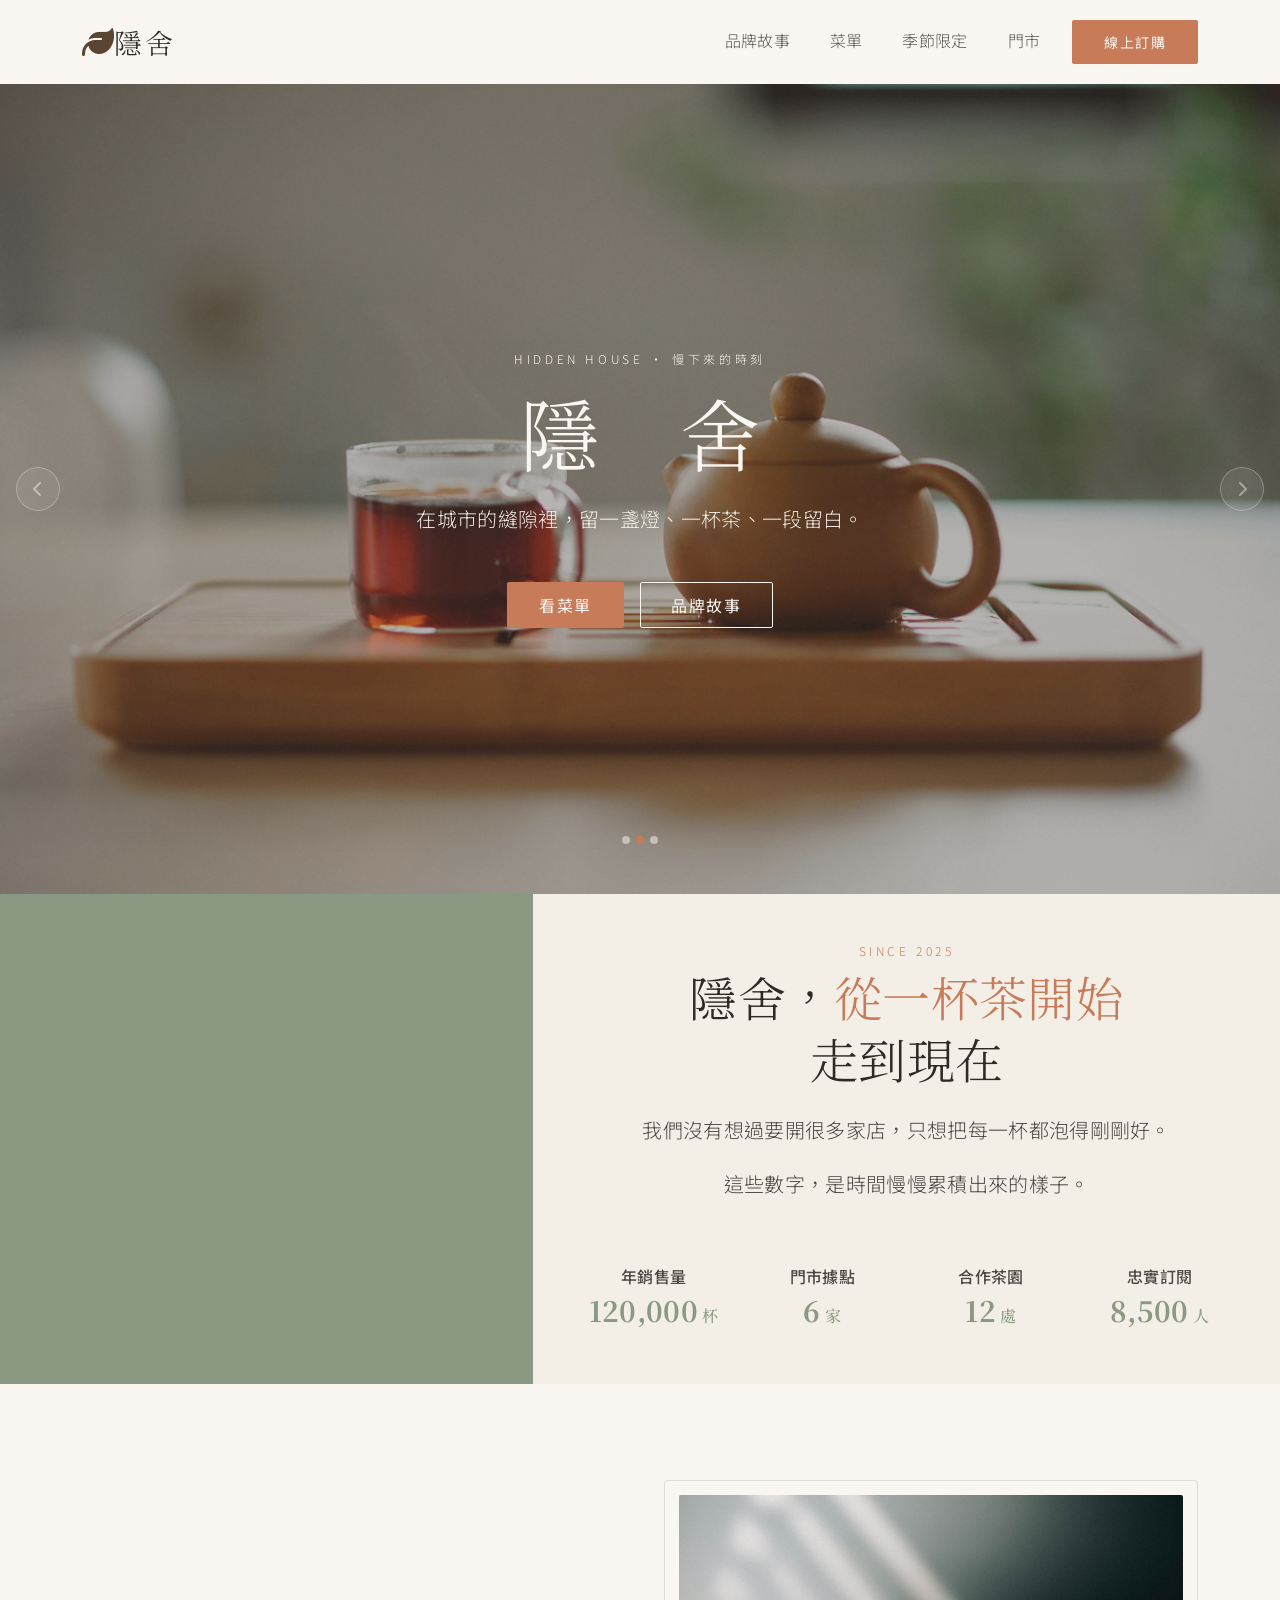
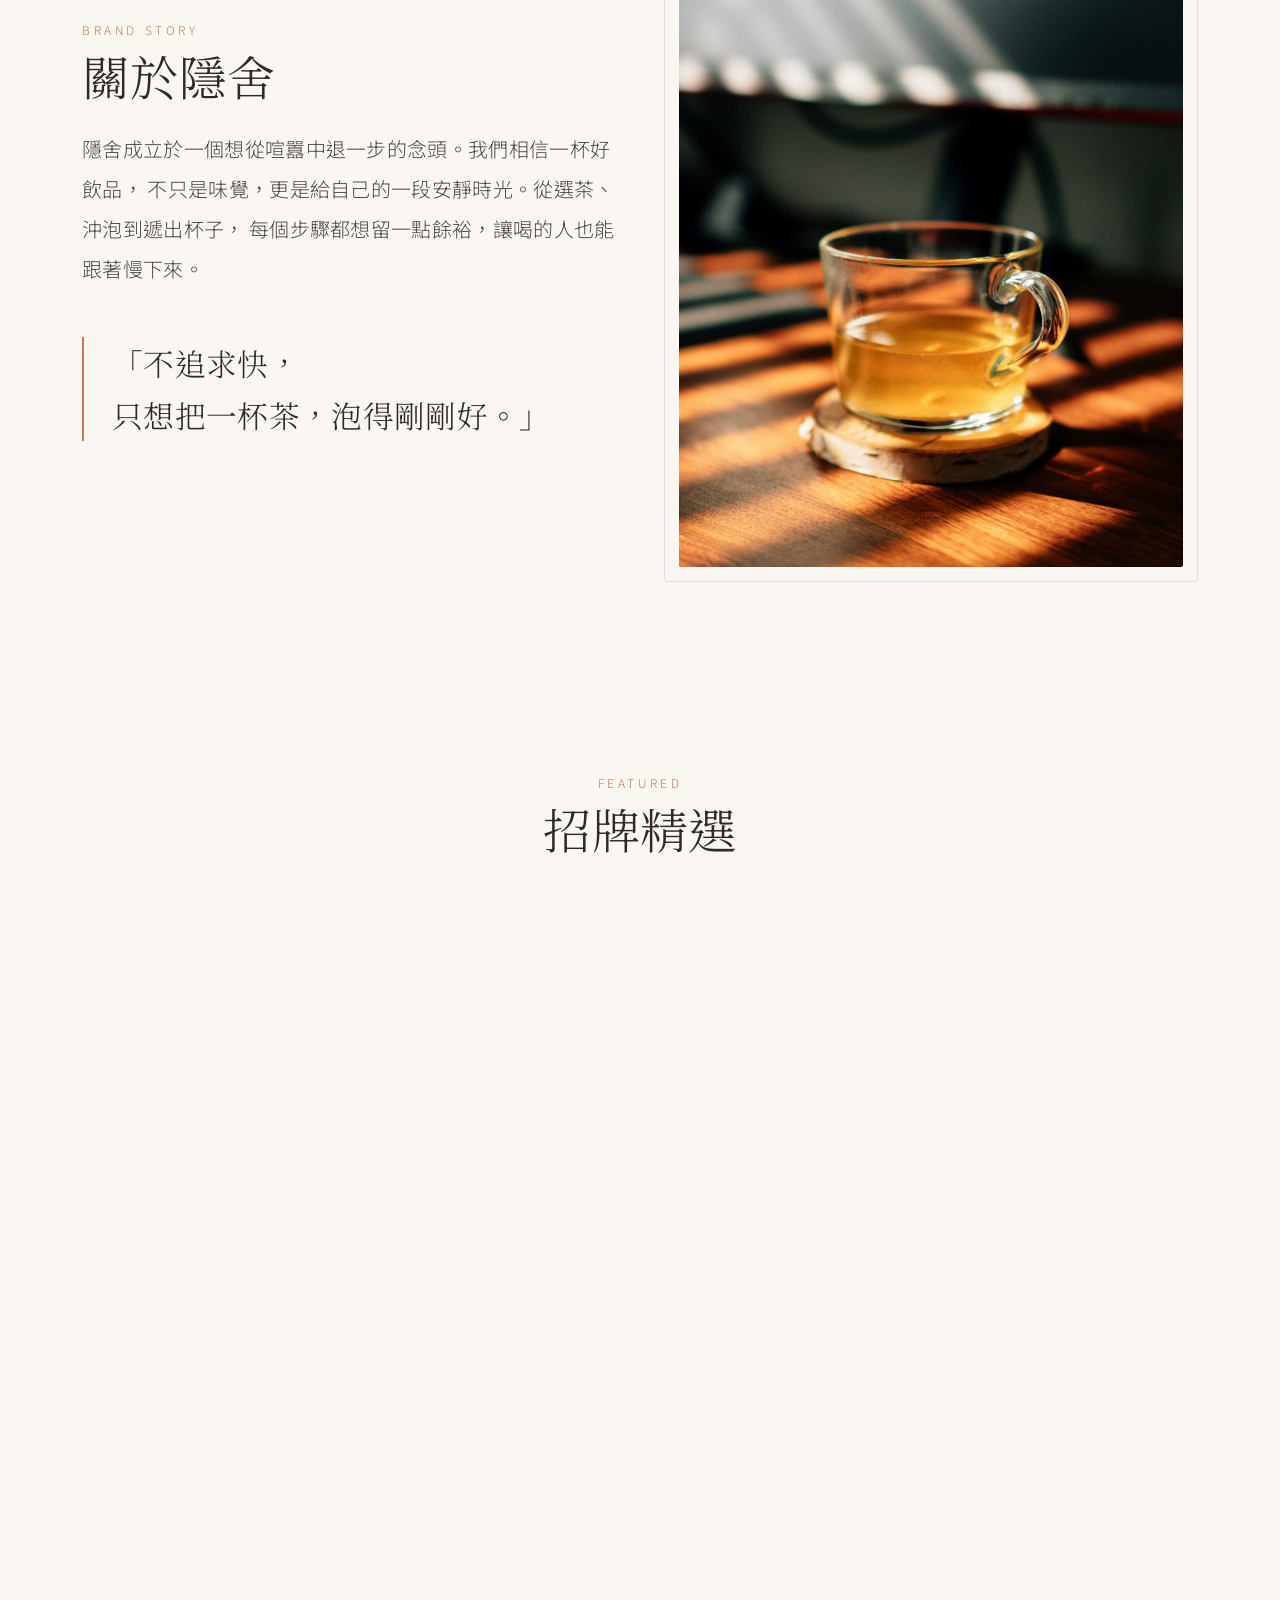
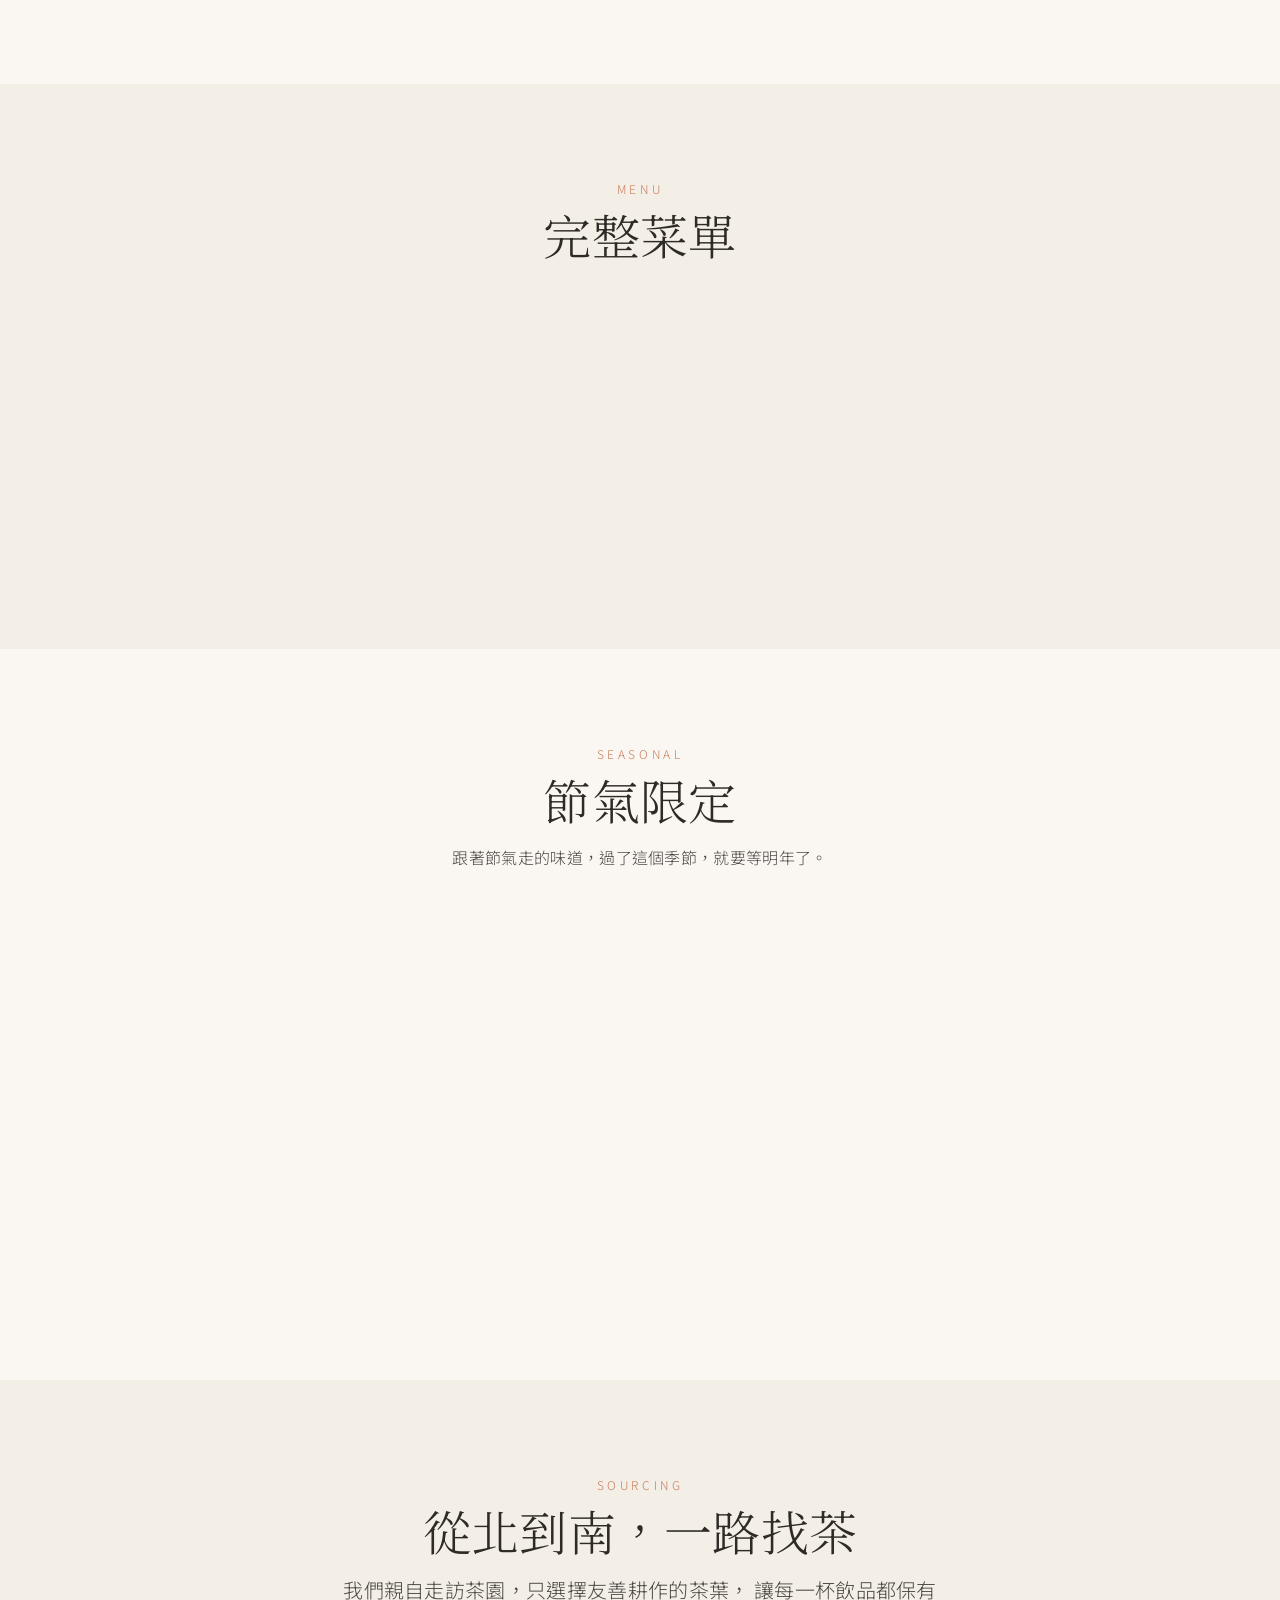
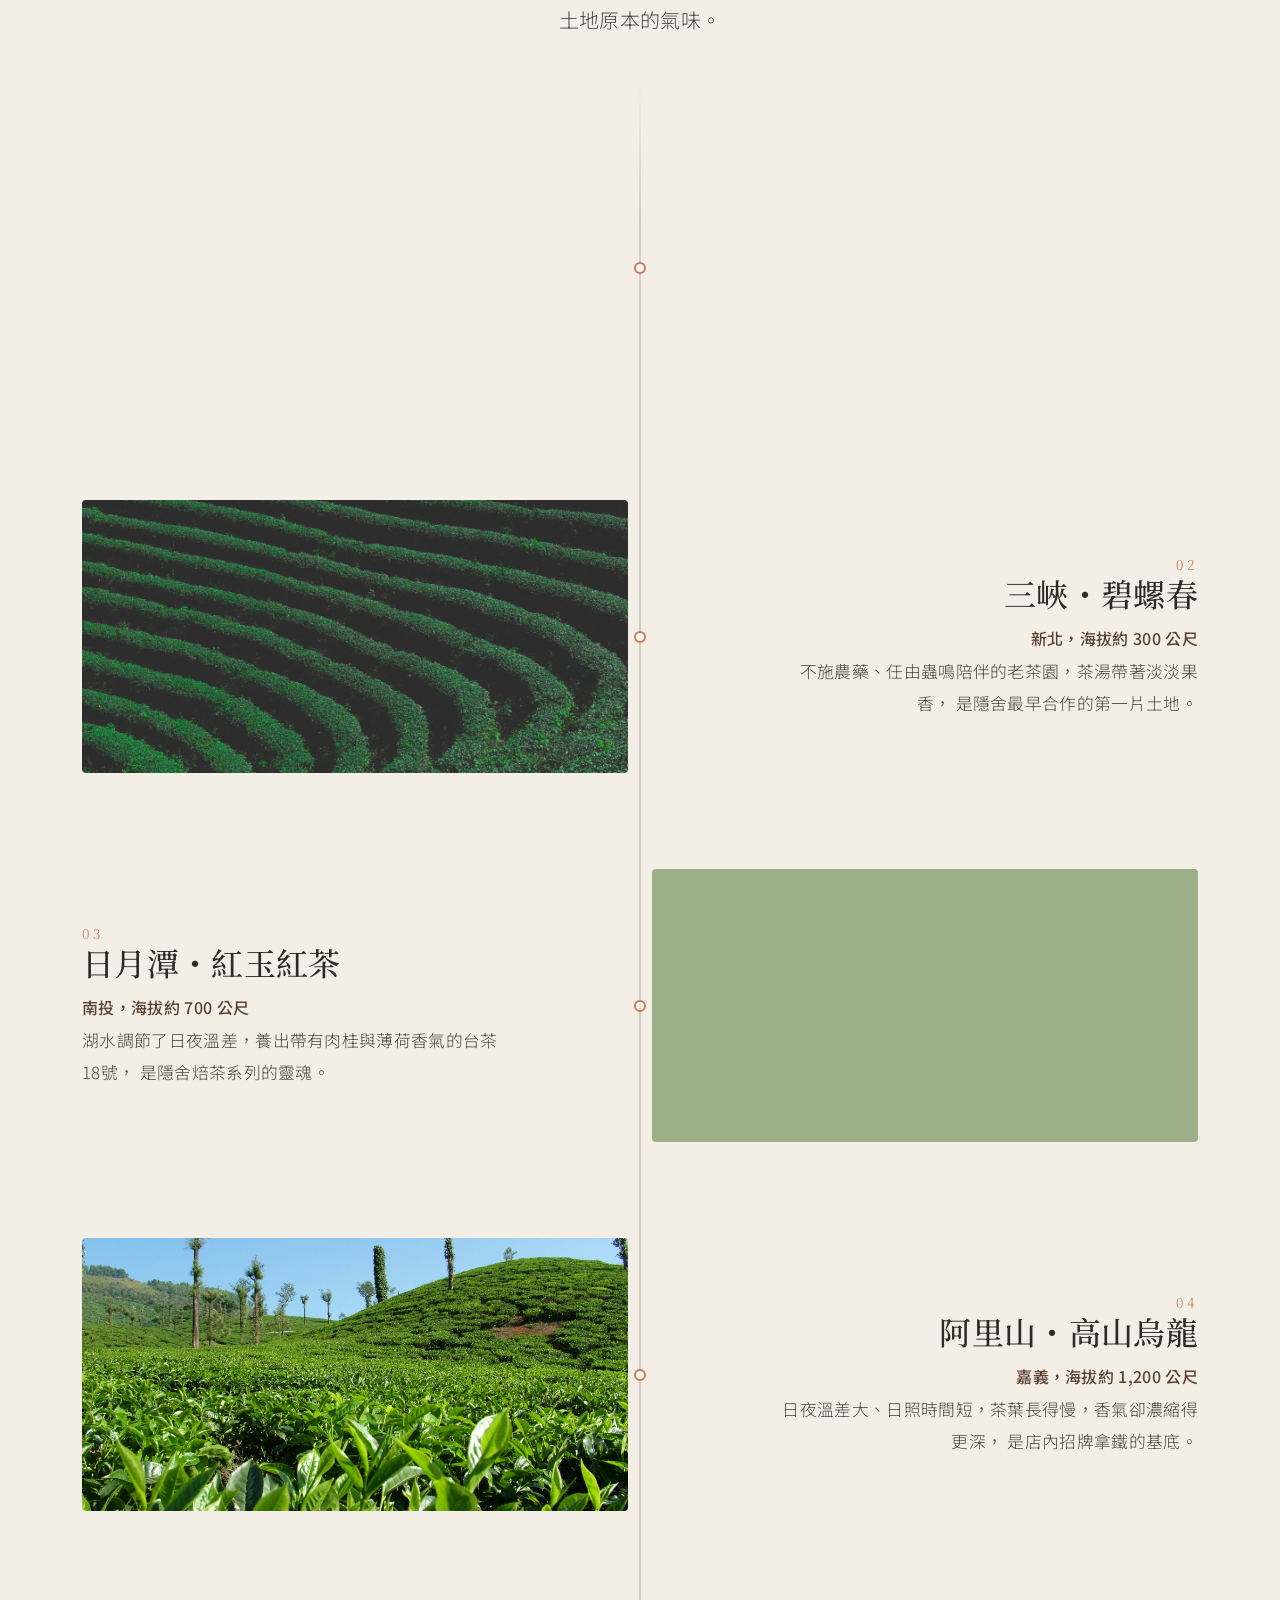
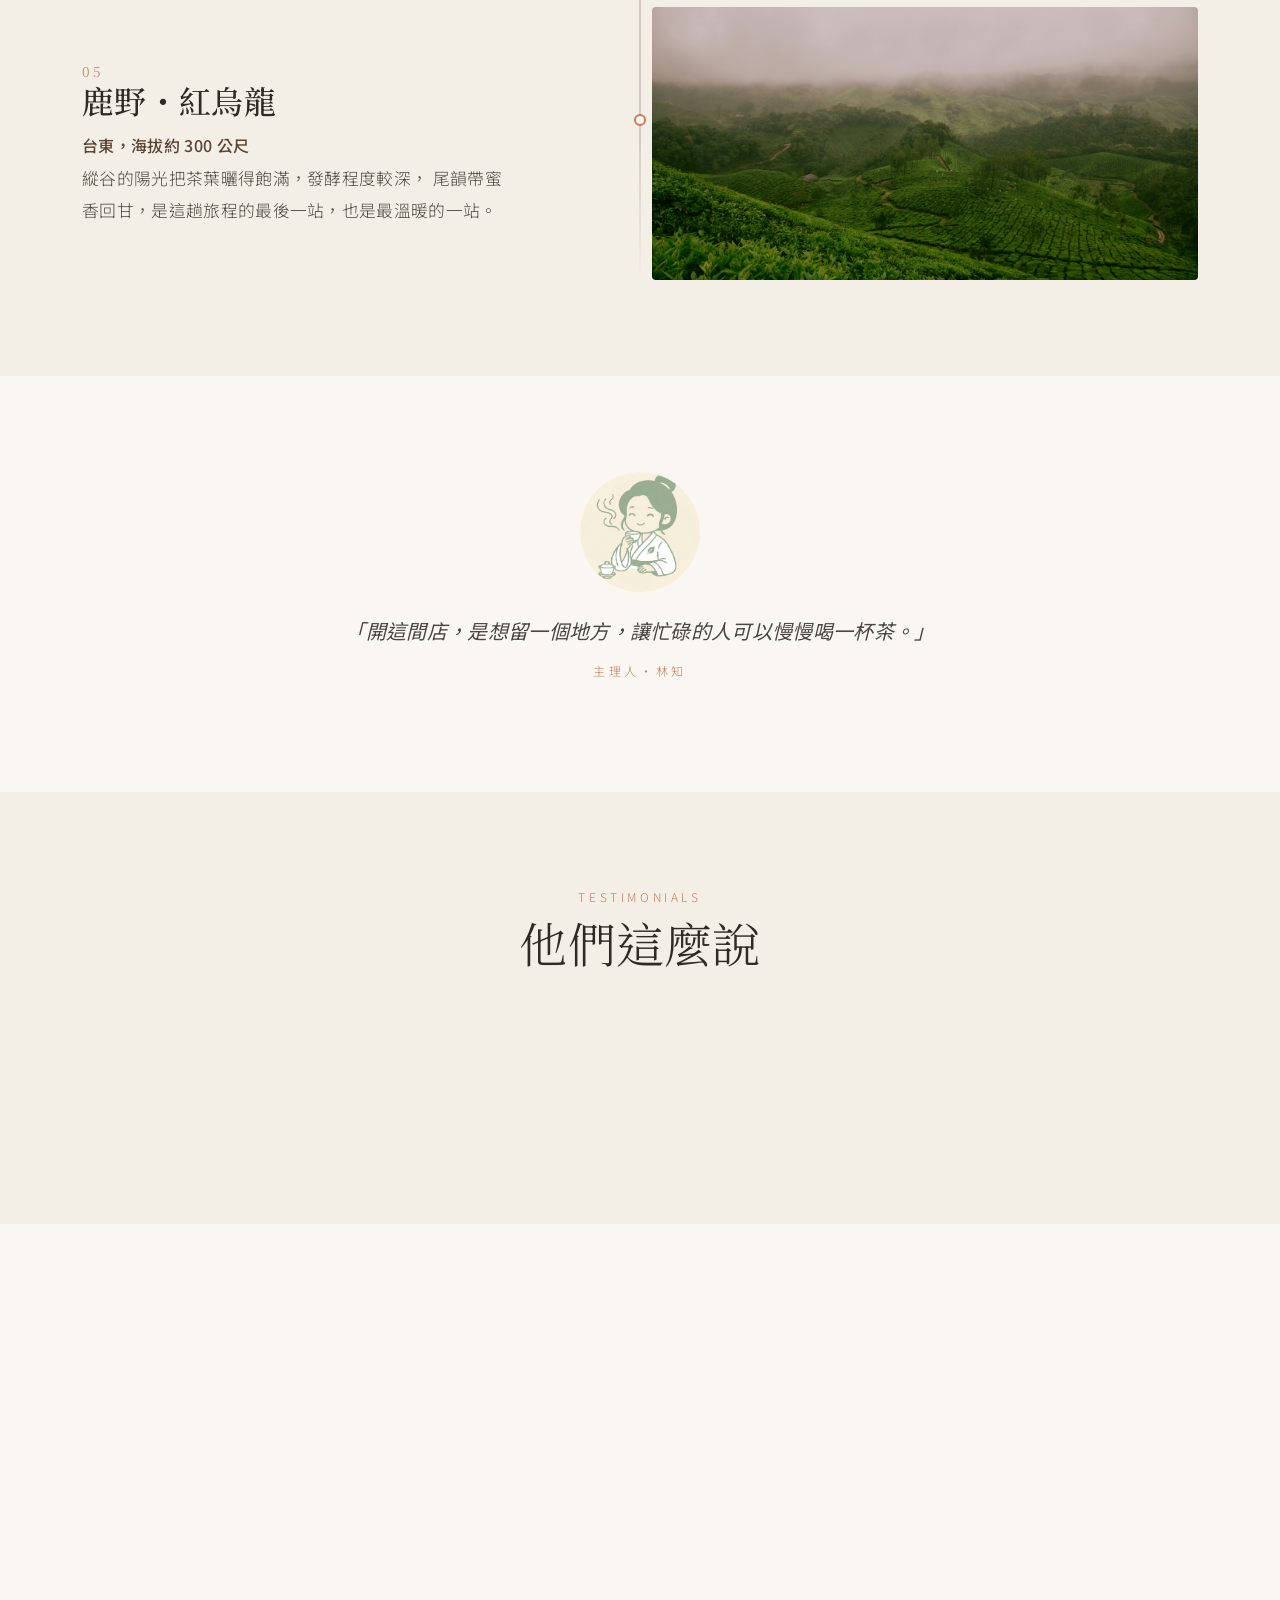
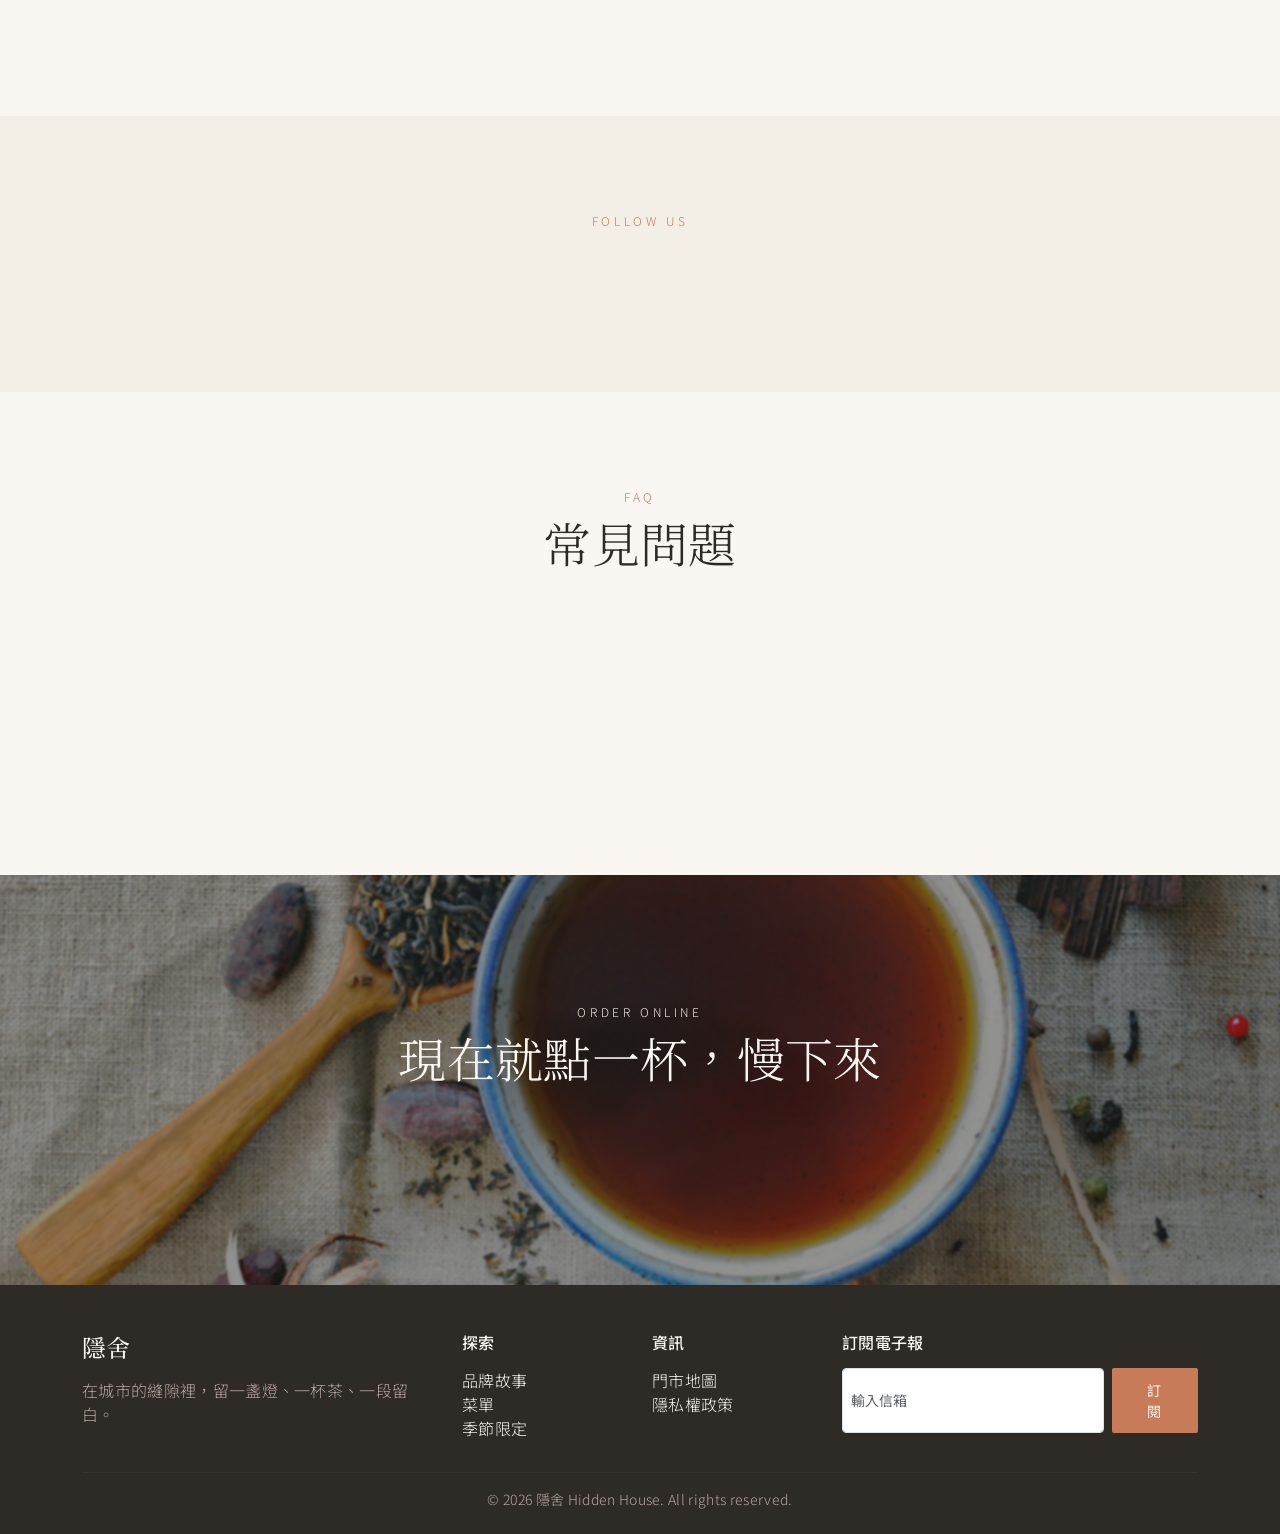
==== commit c0c8725d: "V1.2" ====
--- a/index.html
+++ b/index.html
@@ -361,7 +361,7 @@
                 </div>
                 <div class="col-md-4">
                     <div class="card-brand p-4 h-100 text-center wow animate__fadeInDown" data-wow-duration="1.5s"
-                        data-wow-delay="1s" data-wow-iteration="1" style="background-color: var(--sage-green);">
+                        data-wow-delay="0s" data-wow-iteration="1" style="background-color: var(--sage-green);">
                         <div class="mb-3"
                             style="height:540px; border-radius:4px;background-image: url(images/spot2.png); background-size: cover; background-position:center center;">
                         </div>
@@ -371,7 +371,7 @@
                 </div>
                 <div class="col-md-4">
                     <div class="card-brand p-4 h-100 text-center  wow animate__fadeInUp" data-wow-duration="1.5s"
-                        data-wow-delay="2s" data-wow-iteration="1" style="background-color: var(--honey-yellow);">
+                        data-wow-delay="0s" data-wow-iteration="1" style="background-color: var(--honey-yellow);">
                         <div class="mb-3"
                             style="height:540px; border-radius:4px;background-image: url(images/spot3.png); background-size: cover; background-position:center center;">
                         </div>
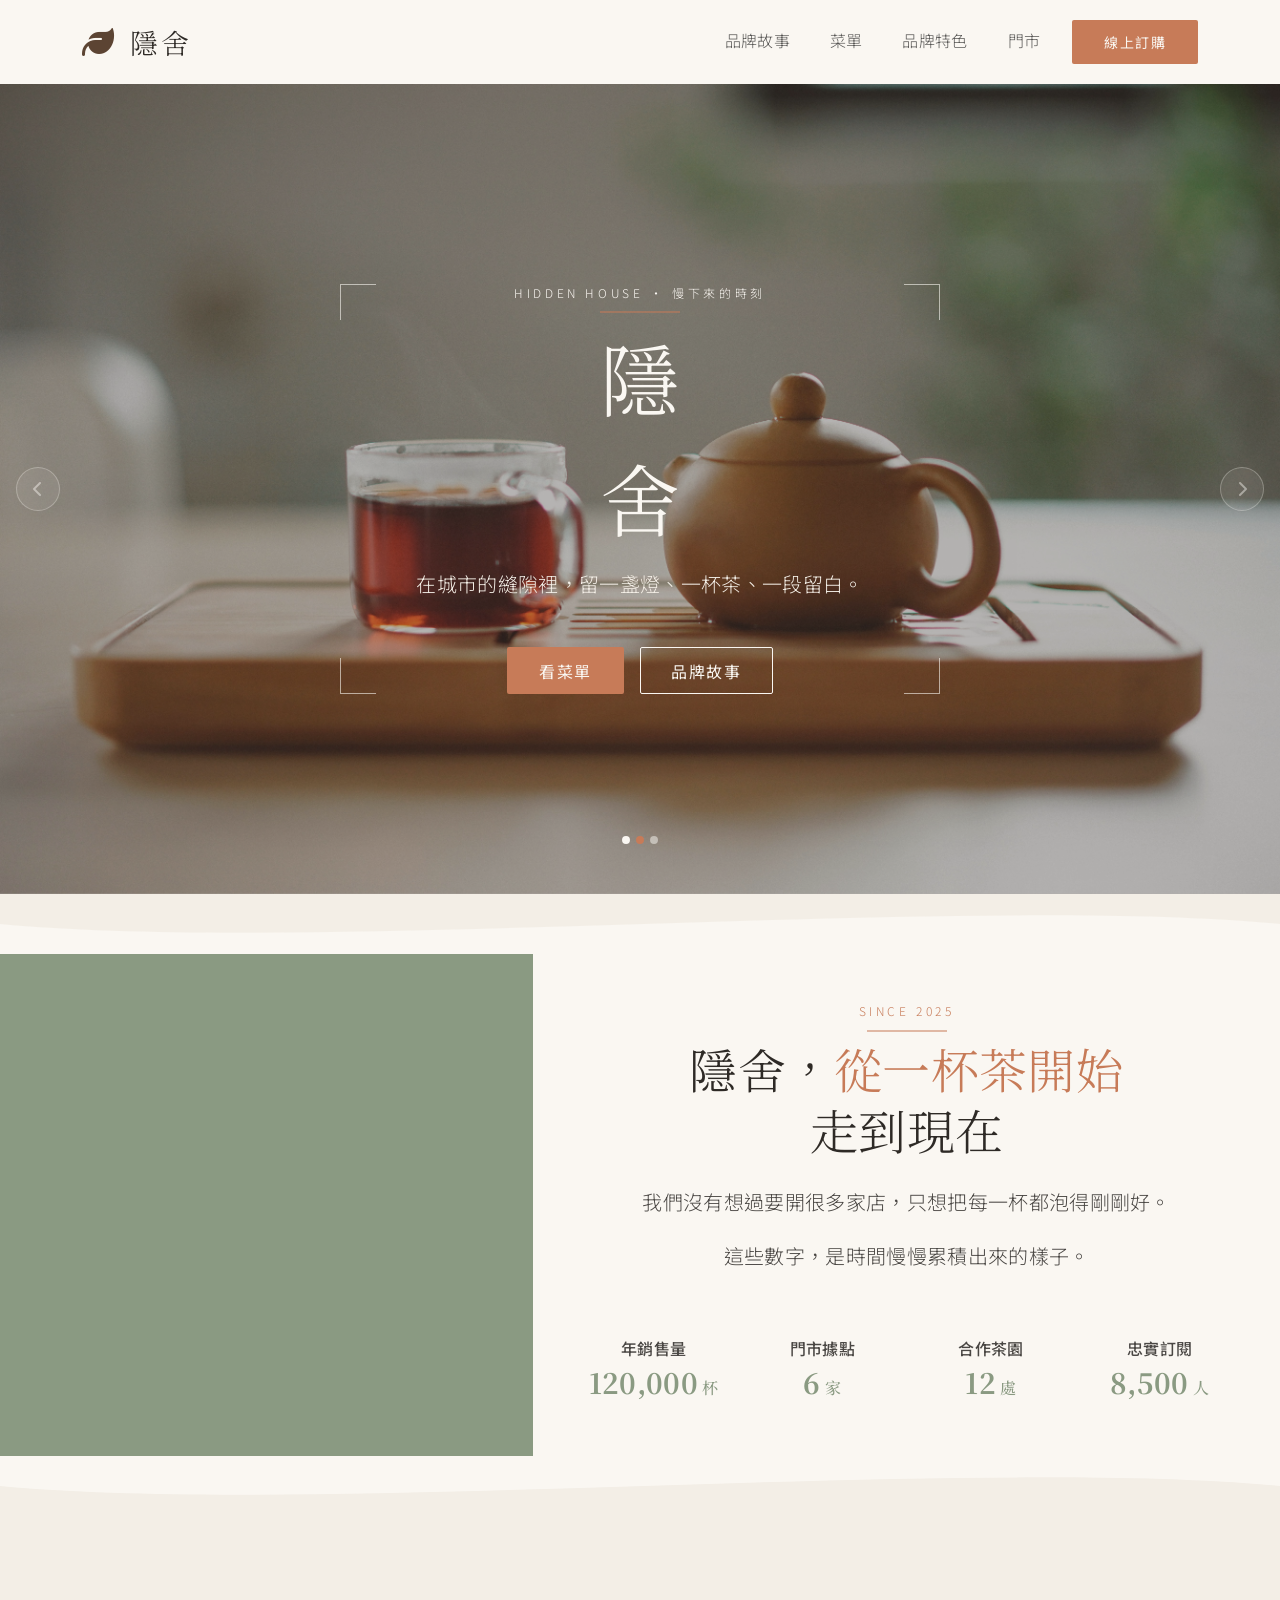
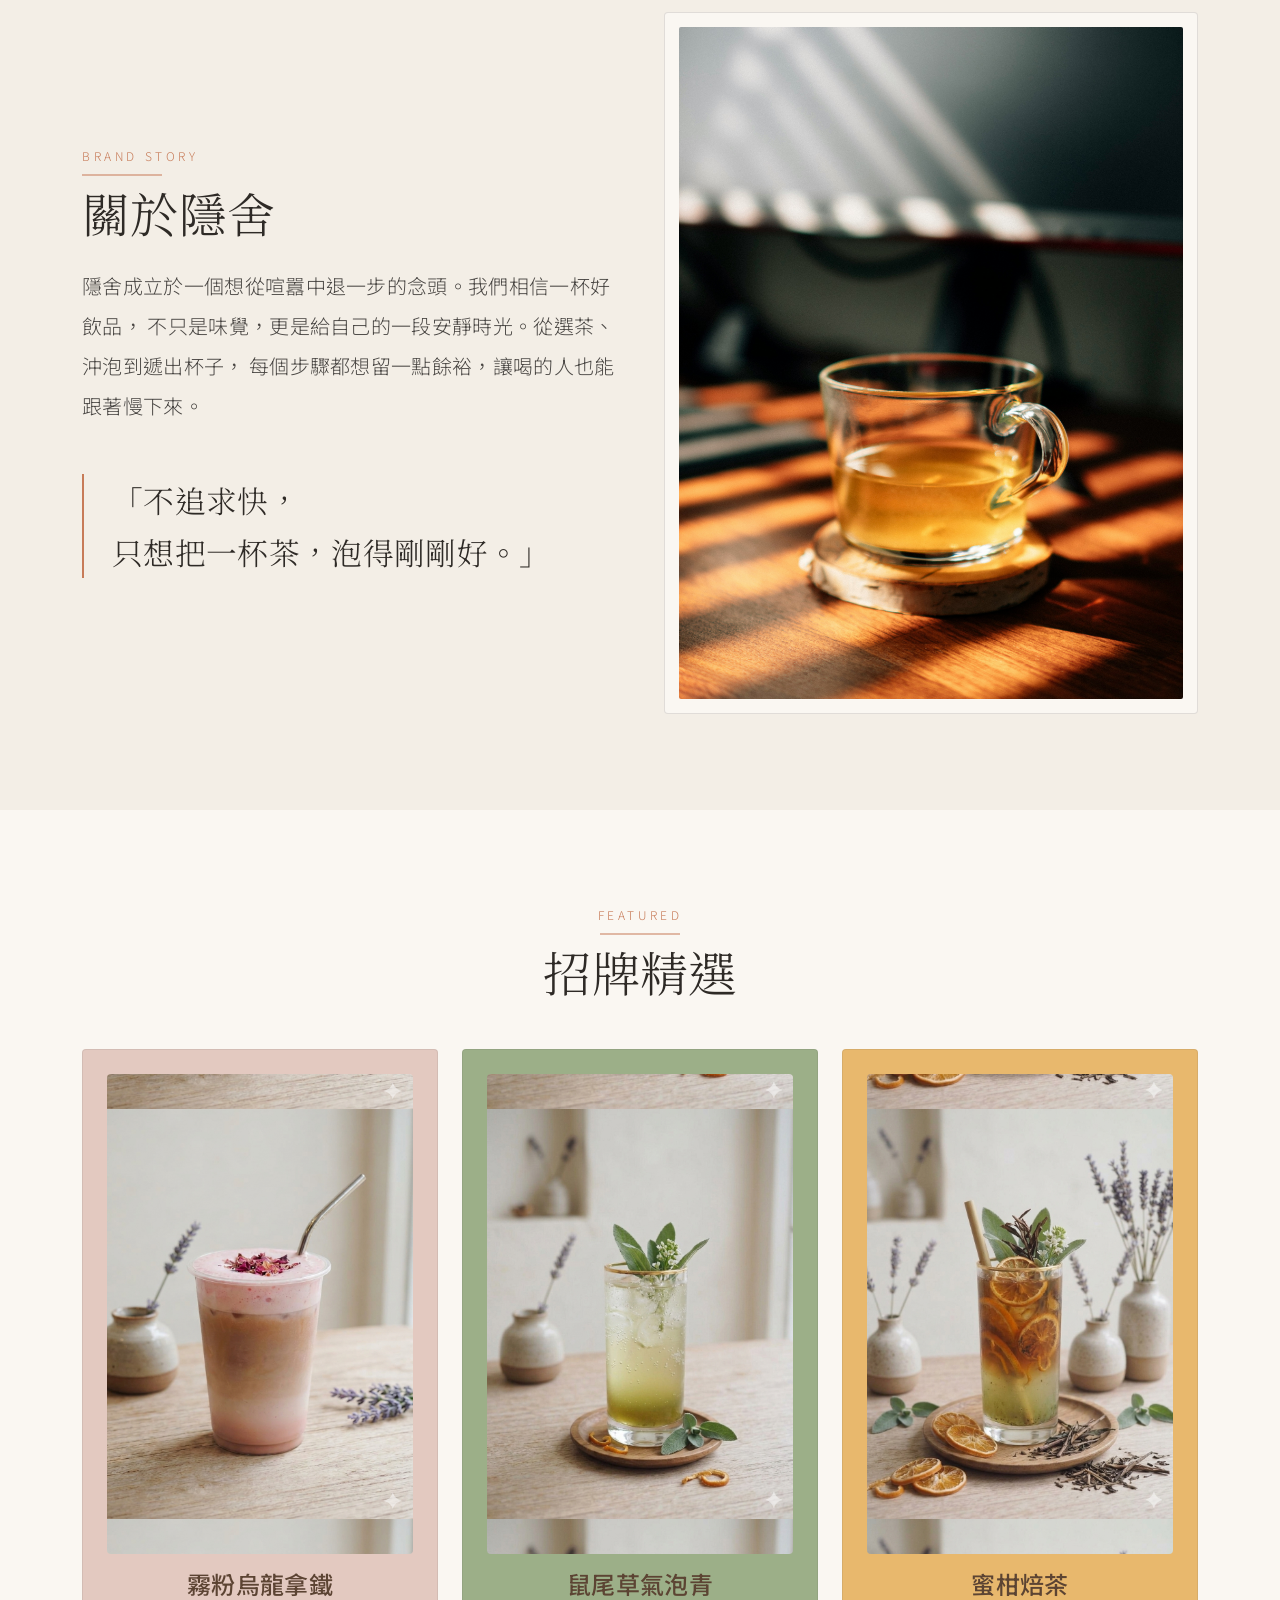
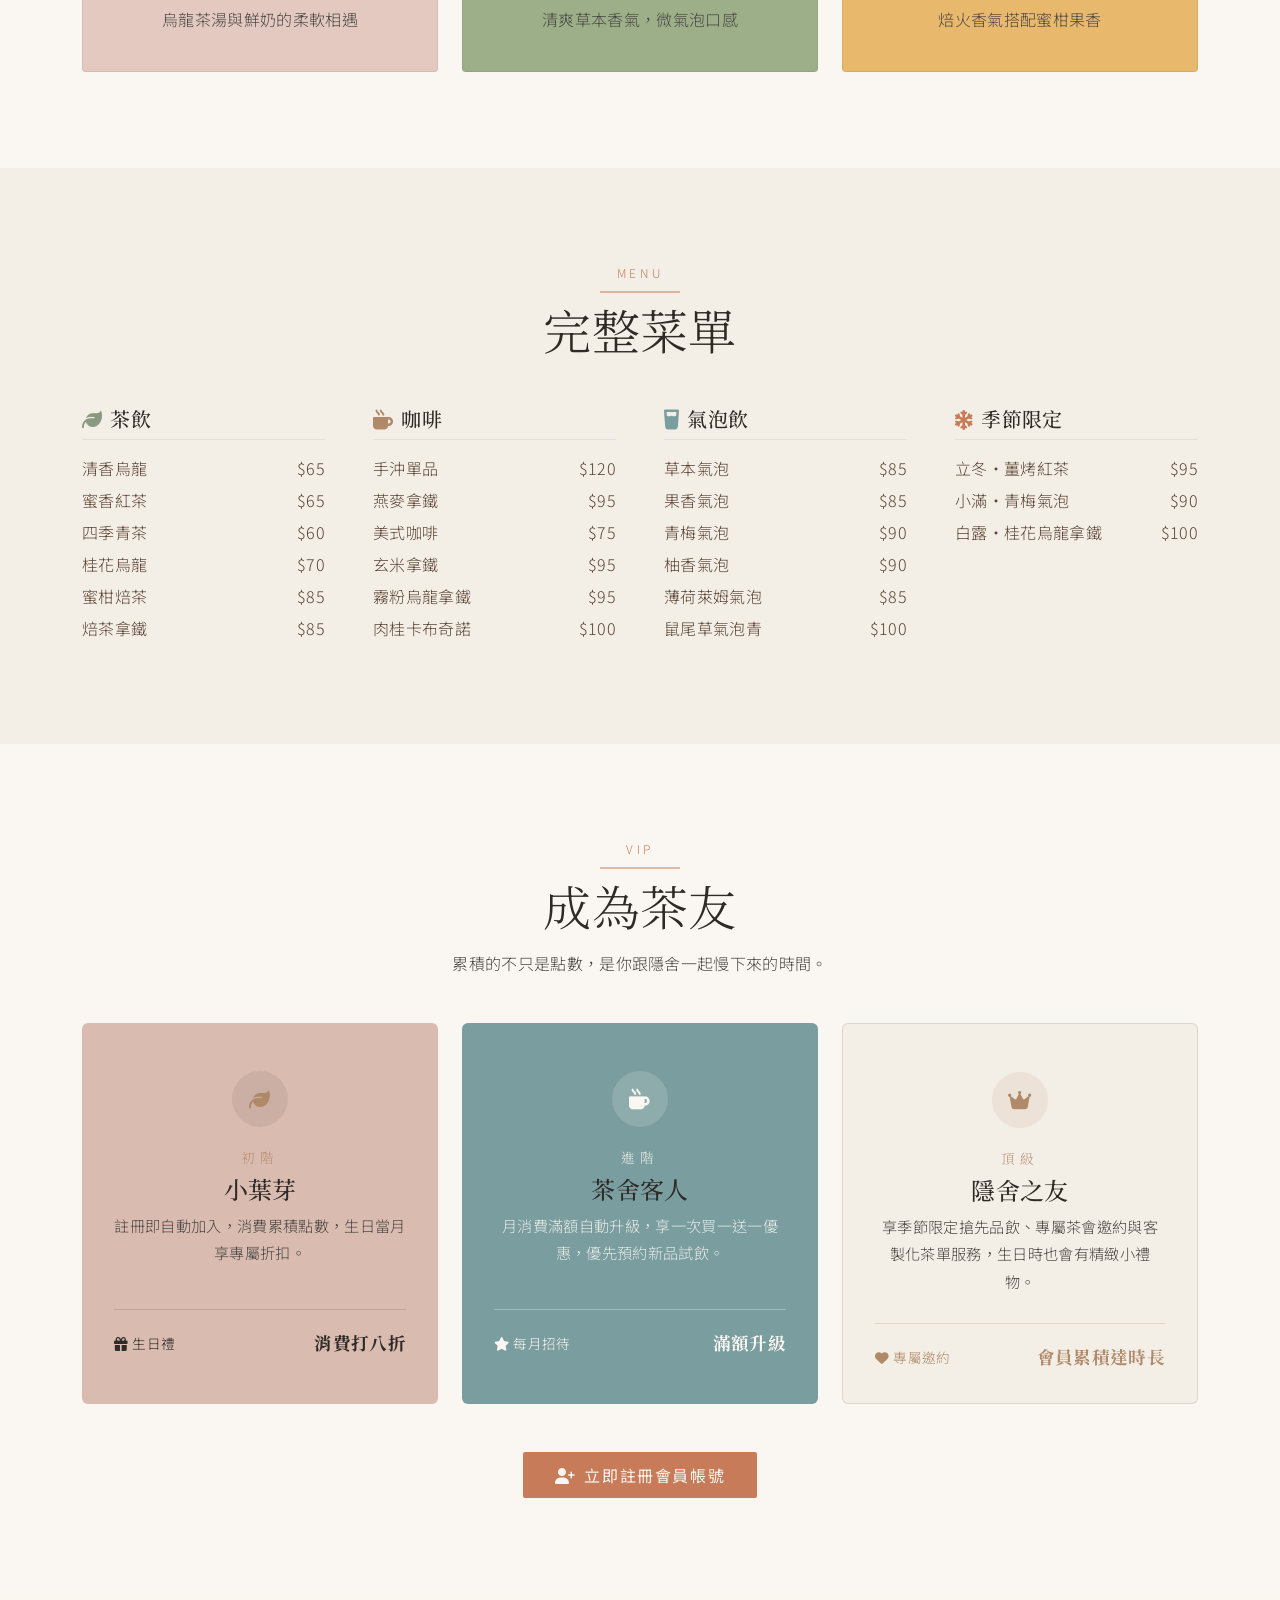
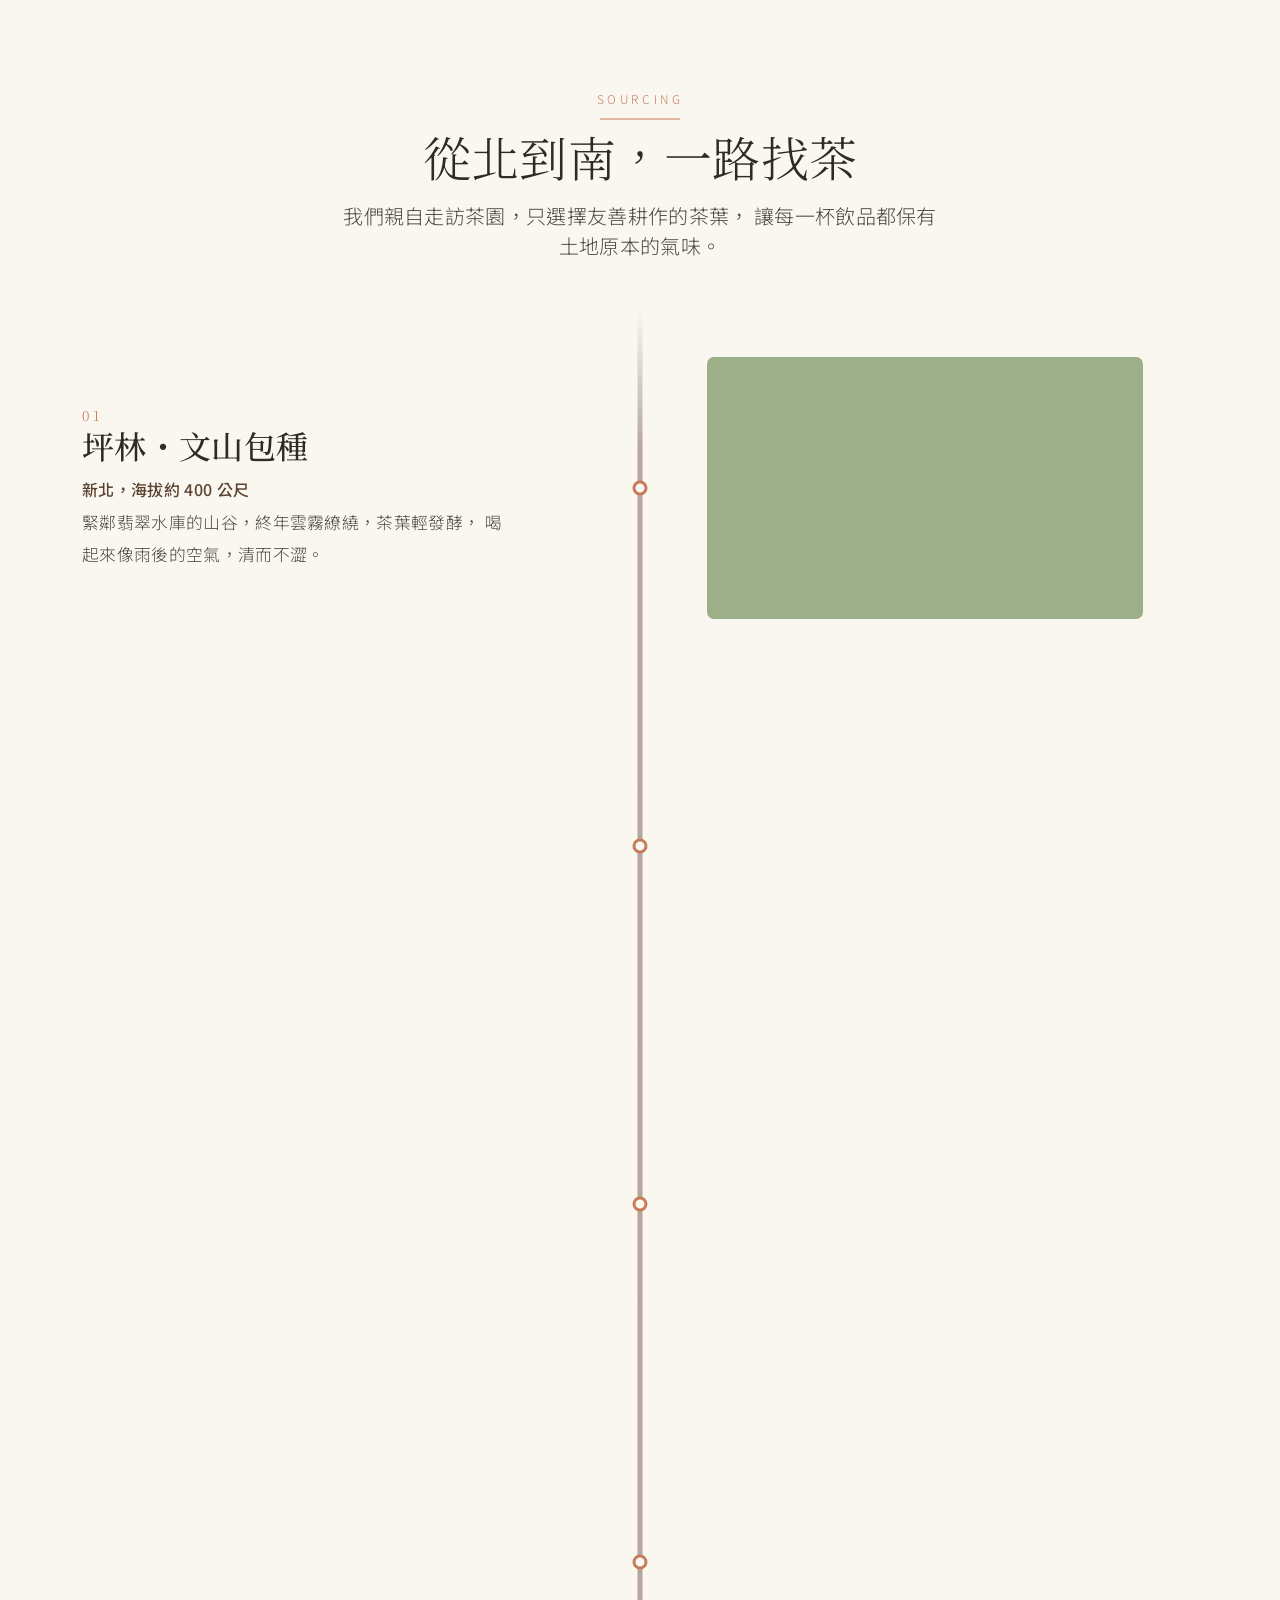
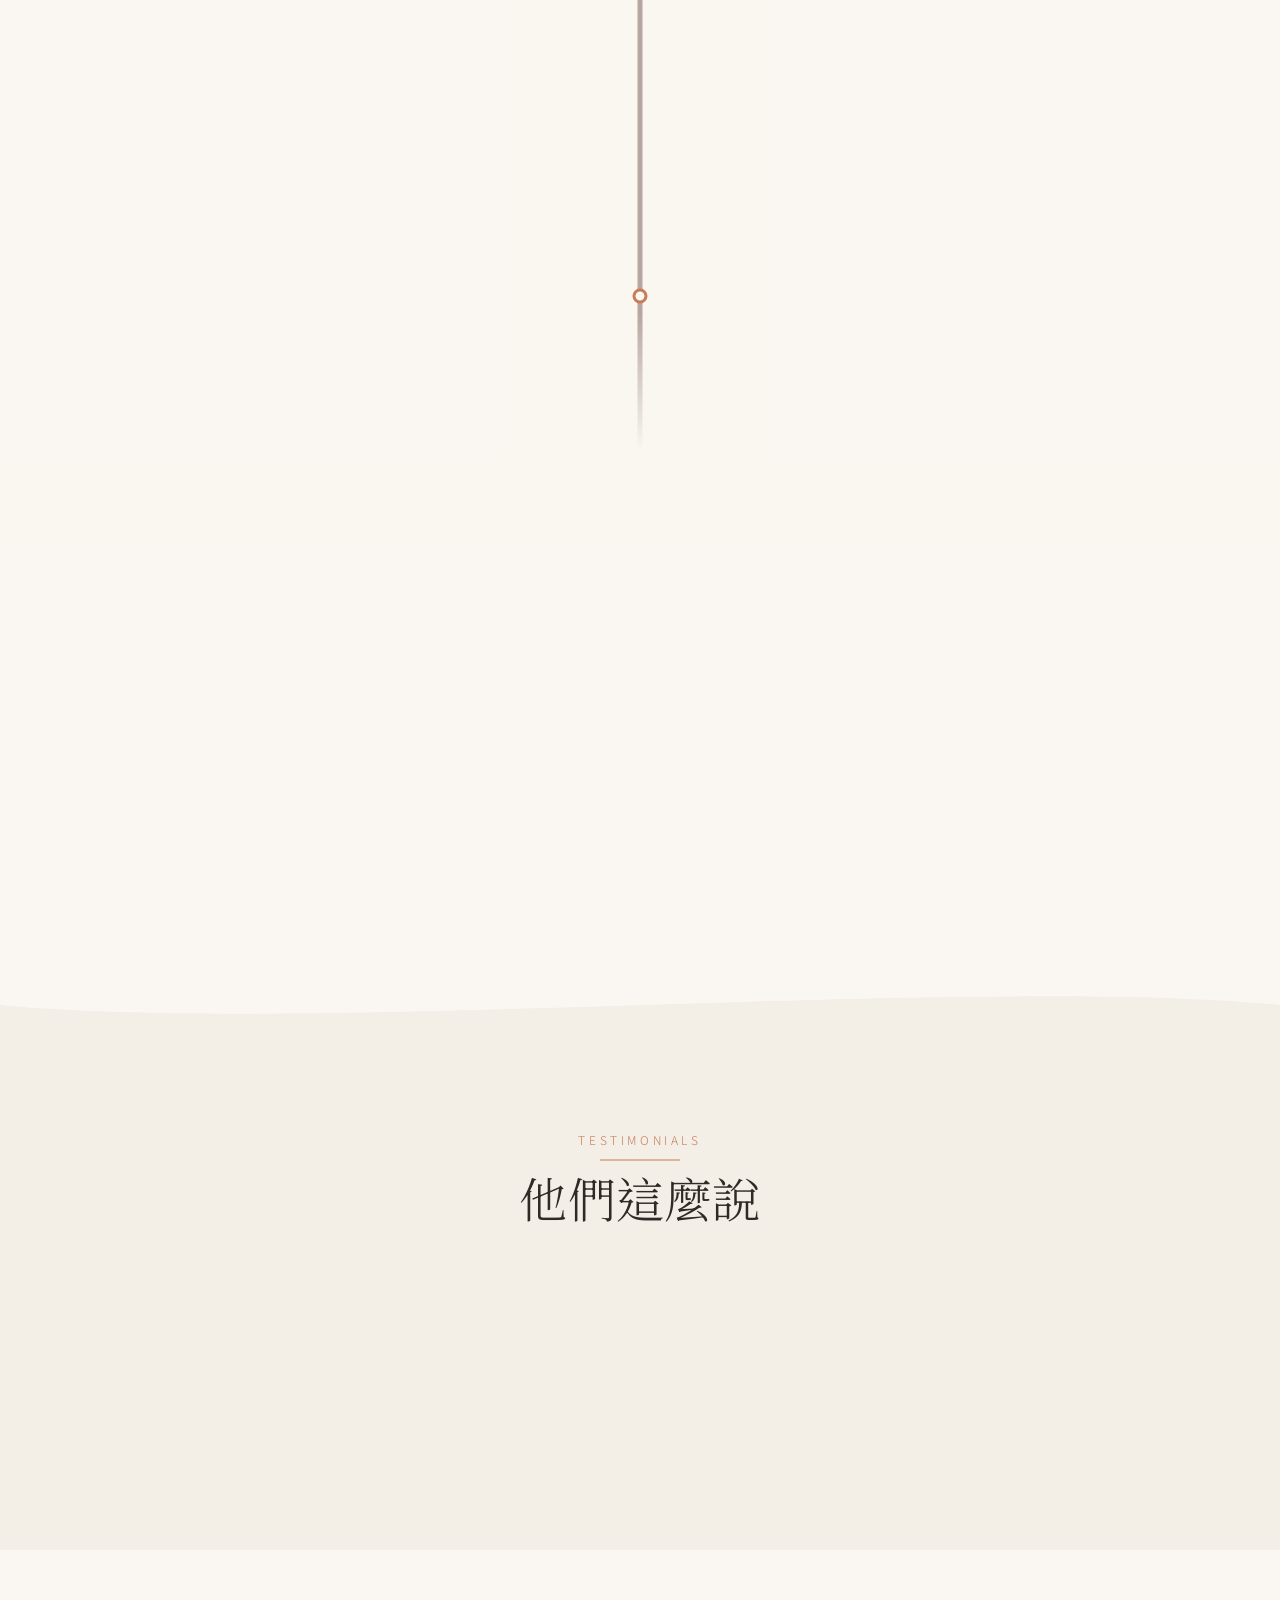
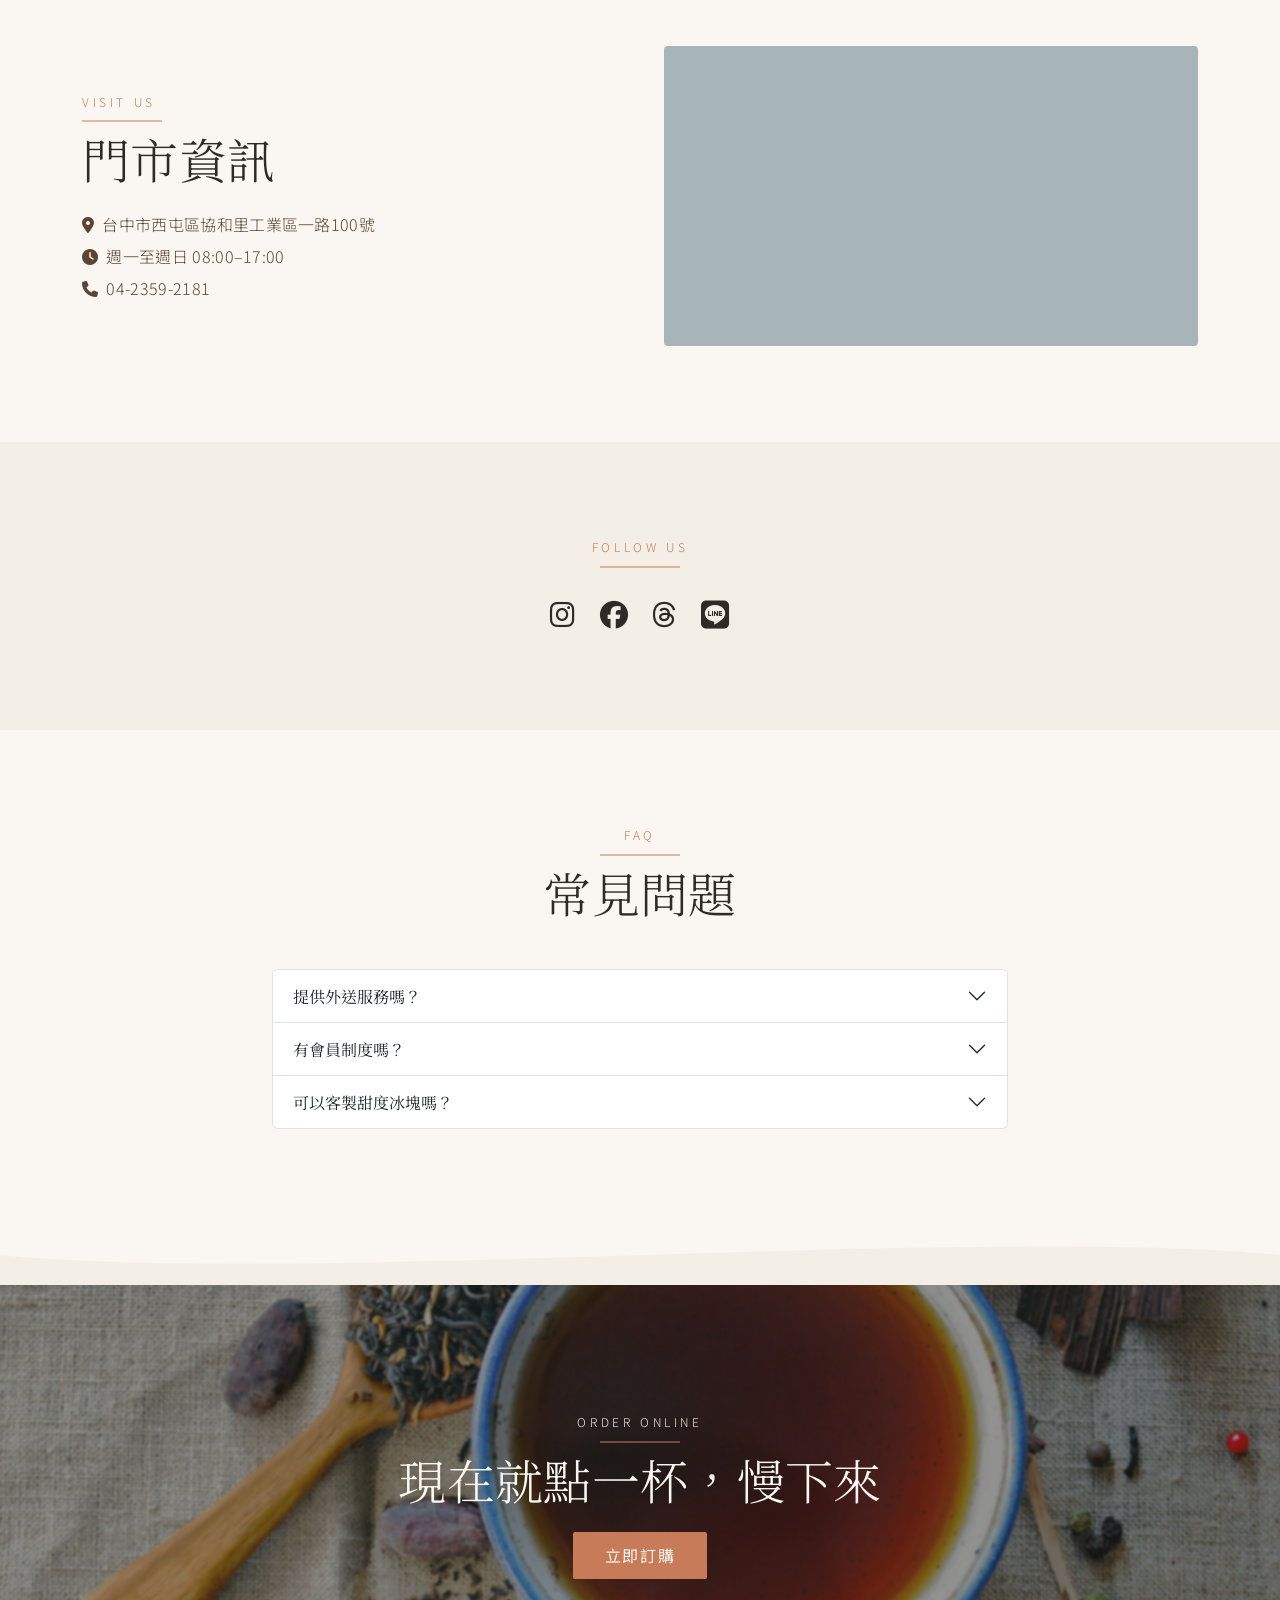
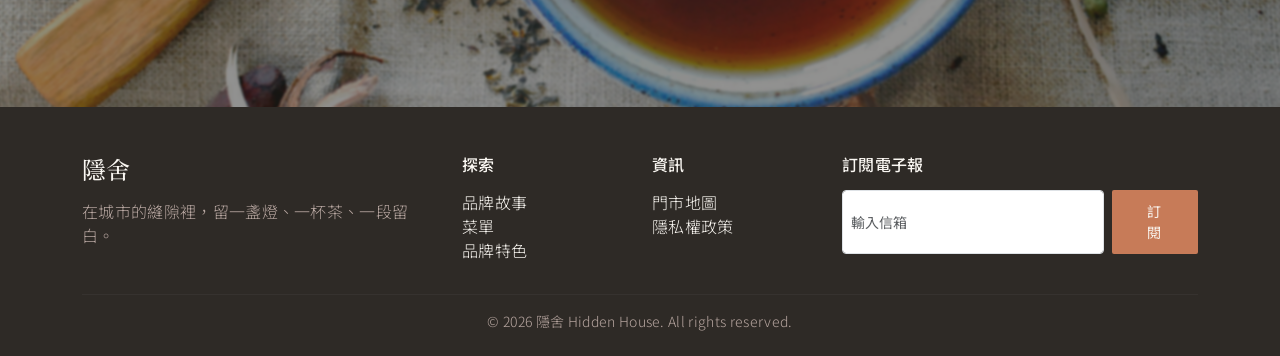
==== commit fe8cbe4b: "V1.3" ====
--- a/index.html
+++ b/index.html
@@ -46,6 +46,7 @@
             font-family: 'Noto Sans TC', sans-serif;
             color: var(--cocoa-brown);
             background-color: var(--warm-white);
+            /* background-image: url("data:image/svg+xml,%3Csvg xmlns='http://www.w3.org/2000/svg' width='100' height='100'%3E%3Cfilter id='n'%3E%3CfeTurbulence type='fractalNoise' baseFrequency='0.9' numOctaves='2' stitchTiles='stitch'/%3E%3C/filter%3E%3Crect width='100%25' height='100%25' filter='url(%23n)' opacity='0.05'/%3E%3C/svg%3E"); */
             font-weight: 300;
             letter-spacing: 0.02em;
         }
@@ -77,11 +78,14 @@
             padding: 0.7rem 2rem;
             border-radius: 2px;
             letter-spacing: 0.1em;
+            transition: background-color .3s ease, transform .3s ease, box-shadow .3s ease;
         }
 
         .btn-terracotta:hover {
-            background-color: var(--caramel-brown);
+            background-color: rgba(236, 94, 51, 0.76);
             color: var(--warm-white);
+            transform: translateY(-3px);
+            box-shadow: 0 3px 8px rgba(199, 114, 88, 0.3);
         }
 
         .btn-outline-brand {
@@ -90,11 +94,20 @@
             padding: 0.65rem 1.9rem;
             border-radius: 2px;
             letter-spacing: 0.1em;
+            transition: background-color .3s ease, color .3s ease, transform .3s ease;
         }
 
         .btn-outline-brand:hover {
             background-color: var(--ink-black);
             color: var(--warm-white);
+            transform: translateY(-3px);
+        }
+
+        .eyebroworigin {
+            letter-spacing: 0.3em;
+            font-size: 0.75rem;
+            color: var(--terracotta);
+            text-transform: uppercase;
         }
 
         .eyebrow {
@@ -104,6 +117,20 @@
             text-transform: uppercase;
         }
 
+        .eyebrow::after {
+            content: "";
+            display: block;
+            width: 80px;
+            height: 2px;
+            background: var(--terracotta);
+            opacity: 0.5;
+            margin: 0.6rem auto 0;
+        }
+
+        .eyebrow-start::after {
+            margin: 0.6rem 0 0 0;
+        }
+
         .bg-soft {
             background-color: var(--oat-white);
         }
@@ -121,6 +148,16 @@
 
         .card-brand:hover {
             transform: translateY(-6px);
+        }
+
+        .s05-img {
+            background-size: 100%;
+            background-position: center center;
+            transition: background-size 1.5s ease-out;
+        }
+
+        .card-brand:hover .s05-img {
+            background-size: 115%;
         }
 
         footer a {
@@ -190,7 +227,7 @@
     <!-- ========== 1. NAVBAR 導覽列 ========== -->
     <nav class="navbar navbar-expand-lg sticky-top" id="mainNav" style="background-color: var(--warm-white);">
         <div class="container py-2">
-            <i class="fa-solid fa-leaf fa-2x"></i>
+            <i class="fa-solid fa-leaf fa-2x navbar-leaf me-3"></i>
             <a class="navbar-brand display-font fs-3" href="#hero" style="letter-spacing:0.1em;">隱舍</a>
             <button class="navbar-toggler" type="button" data-bs-toggle="collapse" data-bs-target="#navMenu">
                 <span class="navbar-toggler-icon"></span>
@@ -198,8 +235,8 @@
             <div class="collapse navbar-collapse justify-content-end" id="navMenu">
                 <ul class="navbar-nav gap-lg-4 text-center">
                     <li class="nav-item"><a class="nav-link" href="#s04-story-manifesto">品牌故事</a></li>
-                    <li class="nav-item"><a class="nav-link" href="#menu">菜單</a></li>
-                    <li class="nav-item"><a class="nav-link" href="#seasonal">季節限定</a></li>
+                    <li class="nav-item"><a class="nav-link" href="#featured">菜單</a></li>
+                    <li class="nav-item"><a class="nav-link" href="#sourcing">品牌特色</a></li>
                     <li class="nav-item"><a class="nav-link" href="#locator">門市</a></li>
                     <li class="nav-item"><a class="btn btn-terracotta btn-sm" href="#order">線上訂購</a></li>
                 </ul>
@@ -247,10 +284,15 @@
         </div>
 
         <!-- 文字內容 -->
-        <div class="container position-relative text-center d-flex flex-column justify-content-center align-items-center"
-            style="min-height: 90vh; z-index: 2;">
+        <div class="container position-relative text-center d-flex flex-column justify-content-center align-items-center hero-frame"
+            style="min-height: 90vh; z-index: 2; max-width: 640px;">
+            <span class="corner-bl"></span>
+            <span class="corner-br"></span>
             <p class="eyebrow mb-3" style="color: var(--warm-white);">HIDDEN HOUSE · 慢下來的時刻</p>
-            <h1 class="display-1 display-font mb-4" style="color: var(--warm-white);">隱　舍</h1>
+            <h1 class="display-1 display-font mb-4 wow animate__fadeIn" style="color: var(--warm-white);"
+                data-wow-duration="3s" data-wow-delay="0s" data-wow-iteration="1">隱　</h1>
+            <h1 class="display-1 display-font mb-4 wow animate__fadeIn" style="color: var(--warm-white);"
+                data-wow-duration="3s" data-wow-delay="0.5s" data-wow-iteration="1">舍</h1>
             <p class="fs-5 mb-5 mx-auto" style="max-width: 560px; color: var(--oat-white);">
                 在城市的縫隙裡，留一盞燈、一杯茶、一段留白。
             </p>
@@ -261,6 +303,11 @@
             </div>
         </div>
     </header>
+    <div class="wave-divider" style="background-color: var(--oat-white);">
+        <svg viewBox="0 0 1200 60" preserveAspectRatio="none">
+            <path d="M0,30 C300,60 900,0 1200,30 L1200,60 L0,60 Z" fill="var(--warm-white)" opacity="1"></path>
+        </svg>
+    </div>
 
     <!-- ========== 3. 數據 ========== -->
     <section id="s03">
@@ -269,7 +316,7 @@
                 style="background-image: url(images/tea7.jpg); background-position:center center; background-size:cover; min-height: 420px; background-color: var(--matcha-green);">
                 <!-- 建議放茶葉沖泡、店內一角等有生活感的照片 -->
             </div>
-            <div class="col-md-7 py-5 px-4 px-md-5 d-flex flex-column justify-content-center text-center bg-soft">
+            <div class="col-md-7 py-5 px-4 px-md-5 d-flex flex-column justify-content-center text-center">
                 <p class="eyebrow mb-2">SINCE 2025</p>
                 <div class="display-5 display-font mb-1">隱舍，<span class="wow animate__fadeInUp" data-wow-duration="2s"
                         data-wow-delay="0s" data-wow-iteration="1" style="color: var(--terracotta);">從一杯茶開始</span></div>
@@ -305,16 +352,21 @@
             </div>
         </div>
     </section>
+    <div class="wave-divider" style="background-color: var(--warm-white);">
+        <svg viewBox="0 0 1200 60" preserveAspectRatio="none">
+            <path d="M0,30 C300,60 900,0 1200,30 L1200,60 L0,60 Z" fill="var(--oat-white)" opacity="1"></path>
+        </svg>
+    </div>
 
     <!-- ========== 4. BRAND STORY + MANIFESTO 品牌理念與宣言 ========== -->
-    <section id="s04-story-manifesto" class="section-pad section-block">
+    <section id="s04-story-manifesto" class="section-pad section-block bg-soft">
         <div class="container">
             <div class="row g-5 align-items-center">
 
                 <!-- 左側：品牌理念 + 宣言 -->
-                <div class="col-lg-6 order-2 order-lg-1 wow animate__fadeInLeft" data-wow-duration="1s"
+                <div class="col-lg-6 order-2 order-lg-1 wow animate__fadeInLeft" data-wow-duration="1.5s"
                     data-wow-delay="0s" data-wow-iteration="1">
-                    <p class="eyebrow mb-2">BRAND STORY</p>
+                    <p class="eyebrow eyebrow-start mb-2">BRAND STORY</p>
                     <h2 class="display-5 mb-4">關於隱舍</h2>
                     <p class="fs-5 mb-5" style="color: var(--graphite-grey); line-height: 2;">
                         隱舍成立於一個想從喧囂中退一步的念頭。我們相信一杯好飲品，
@@ -330,8 +382,8 @@
                 </div>
 
                 <!-- 右側：直式圖片 -->
-                <div class="col-lg-6 order-1 order-lg-2 wow animate__fadeInRight" data-wow-duration="2s"
-                    data-wow-delay="0s" data-wow-iteration="1">
+                <div class="col-lg-6 order-1 order-lg-2 wow animate__fadeInRight" data-wow-duration="1s"
+                    data-wow-delay="0.5s" data-wow-iteration="1">
                     <div class="portrait-frame">
                         <div class="portrait-image" style="background-image: url(images/tea2.jpg);"></div>
                     </div>
@@ -352,8 +404,8 @@
                 <div class="col-md-4">
                     <div class="card-brand p-4 h-100 text-center wow animate__fadeInUp" data-wow-duration="1.5s"
                         data-wow-delay="0s" data-wow-iteration="1" style="background-color: var(--misty-pink);">
-                        <div class="mb-3"
-                            style="height:540px; border-radius:4px; background-image: url(images/spot1.png); background-size: cover; background-position:center center;">
+                        <div class="mb-3 s05-img"
+                            style="height:480px; border-radius:4px; background-image: url(images/spot1-1.png);">
                         </div>
                         <h4 class="mb-2">霧粉烏龍拿鐵</h4>
                         <p style="color: var(--graphite-grey);">烏龍茶湯與鮮奶的柔軟相遇</p>
@@ -361,9 +413,9 @@
                 </div>
                 <div class="col-md-4">
                     <div class="card-brand p-4 h-100 text-center wow animate__fadeInDown" data-wow-duration="1.5s"
-                        data-wow-delay="0s" data-wow-iteration="1" style="background-color: var(--sage-green);">
-                        <div class="mb-3"
-                            style="height:540px; border-radius:4px;background-image: url(images/spot2.png); background-size: cover; background-position:center center;">
+                        data-wow-delay="1s" data-wow-iteration="1" style="background-color: var(--sage-green);">
+                        <div class="mb-3 s05-img"
+                            style="height:480px; border-radius:4px;background-image: url(images/spot2.png);">
                         </div>
                         <h4 class="mb-2">鼠尾草氣泡青</h4>
                         <p style="color: var(--graphite-grey);">清爽草本香氣，微氣泡口感</p>
@@ -371,9 +423,9 @@
                 </div>
                 <div class="col-md-4">
                     <div class="card-brand p-4 h-100 text-center  wow animate__fadeInUp" data-wow-duration="1.5s"
-                        data-wow-delay="0s" data-wow-iteration="1" style="background-color: var(--honey-yellow);">
-                        <div class="mb-3"
-                            style="height:540px; border-radius:4px;background-image: url(images/spot3.png); background-size: cover; background-position:center center;">
+                        data-wow-delay="2s" data-wow-iteration="1" style="background-color: var(--honey-yellow);">
+                        <div class="mb-3 s05-img"
+                            style="height:480px; border-radius:4px;background-image: url(images/spot3.png);">
                         </div>
                         <h4 class="mb-2">蜜柑焙茶</h4>
                         <p style="color: var(--graphite-grey);">焙火香氣搭配蜜柑果香</p>
@@ -390,10 +442,13 @@
                 <p class="eyebrow mb-2">MENU</p>
                 <h2 class="display-5">完整菜單</h2>
             </div>
-            <div class="row g-5 wow animate__fadeIn" data-wow-duration="2s" data-wow-delay="0s" data-wow-iteration="1">
-
-                <div class="col-md-3">
-                    <h5 class="display-font border-bottom pb-2 mb-3">茶飲</h5>
+            <div class="row g-5">
+
+                <div class="col-md-3 wow animate__fadeInLeft" data-wow-duration="1s" data-wow-delay="1.5s"
+                    data-wow-iteration="1">
+                    <h5 class="display-font border-bottom pb-2 mb-3">
+                        <i class="fa-solid fa-leaf me-2" style="color: var(--matcha-green);"></i>茶飲
+                    </h5>
                     <div class="d-flex justify-content-between mb-2"><span>清香烏龍</span><span>$65</span></div>
                     <div class="d-flex justify-content-between mb-2"><span>蜜香紅茶</span><span>$65</span></div>
                     <div class="d-flex justify-content-between mb-2"><span>四季青茶</span><span>$60</span></div>
@@ -402,8 +457,11 @@
                     <div class="d-flex justify-content-between mb-2"><span>焙茶拿鐵</span><span>$85</span></div>
                 </div>
 
-                <div class="col-md-3">
-                    <h5 class="display-font border-bottom pb-2 mb-3">咖啡</h5>
+                <div class="col-md-3 wow animate__fadeInLeft" data-wow-duration="1s" data-wow-delay="1s"
+                    data-wow-iteration="1">
+                    <h5 class="display-font border-bottom pb-2 mb-3">
+                        <i class="fa-solid fa-mug-hot me-2" style="color: var(--caramel-brown);"></i>咖啡
+                    </h5>
                     <div class="d-flex justify-content-between mb-2"><span>手沖單品</span><span>$120</span></div>
                     <div class="d-flex justify-content-between mb-2"><span>燕麥拿鐵</span><span>$95</span></div>
                     <div class="d-flex justify-content-between mb-2"><span>美式咖啡</span><span>$75</span></div>
@@ -412,8 +470,11 @@
                     <div class="d-flex justify-content-between mb-2"><span>肉桂卡布奇諾</span><span>$100</span></div>
                 </div>
 
-                <div class="col-md-3">
-                    <h5 class="display-font border-bottom pb-2 mb-3">氣泡飲</h5>
+                <div class="col-md-3 wow animate__fadeInLeft" data-wow-duration="1s" data-wow-delay="0.5s"
+                    data-wow-iteration="1">
+                    <h5 class="display-font border-bottom pb-2 mb-3">
+                        <i class="fa-solid fa-glass-water me-2" style="color: var(--pine-teal);"></i>氣泡飲
+                    </h5>
                     <div class="d-flex justify-content-between mb-2"><span>草本氣泡</span><span>$85</span></div>
                     <div class="d-flex justify-content-between mb-2"><span>果香氣泡</span><span>$85</span></div>
                     <div class="d-flex justify-content-between mb-2"><span>青梅氣泡</span><span>$90</span></div>
@@ -422,97 +483,225 @@
                     <div class="d-flex justify-content-between mb-2"><span>鼠尾草氣泡青</span><span>$100</span></div>
                 </div>
 
-                <div class="col-md-3">
-                    <h5 class="display-font border-bottom pb-2 mb-3">季節限定</h5>
+                <div class="col-md-3 wow animate__fadeInLeft" data-wow-duration="1s" data-wow-delay="0s"
+                    data-wow-iteration="1">
+                    <h5 class="display-font border-bottom pb-2 mb-3">
+                        <i class="fa-solid fa-snowflake me-2" style="color: var(--terracotta);"></i>季節限定
+                    </h5>
                     <div class="d-flex justify-content-between mb-2"><span>立冬・薑烤紅茶</span><span>$95</span></div>
                     <div class="d-flex justify-content-between mb-2"><span>小滿・青梅氣泡</span><span>$90</span></div>
                     <div class="d-flex justify-content-between mb-2"><span>白露・桂花烏龍拿鐵</span><span>$100</span></div>
-                    <div class="d-flex justify-content-between mb-2"><span>詳見季節限定專區</span><span>—</span></div>
                 </div>
 
             </div>
         </div>
     </section>
 
-    <!-- ========== 7. SEASONAL SERIES 季節限定系列 ========== -->
-    <section id="seasonal" class="section-pad section-block">
+    <!-- ========== 7. VIP 會員制度 ========== -->
+    <section id="vip" class="section-pad section-block">
         <div class="container">
             <div class="text-center mb-5">
-                <p class="eyebrow mb-2">SEASONAL</p>
-                <h2 class="display-5">節氣限定</h2>
+                <p class="eyebrow mb-2">VIP</p>
+                <h2 class="display-5">成為茶友</h2>
                 <p class="fs-6 mx-auto mt-3" style="max-width: 480px; color: var(--graphite-grey);">
-                    跟著節氣走的味道，過了這個季節，就要等明年了。
+                    累積的不只是點數，是你跟隱舍一起慢下來的時間。
                 </p>
             </div>
 
             <div class="row g-4">
 
-                <div class="col-md-4 wow animate__fadeInLeft" data-wow-duration="2.5s" data-wow-delay="0s"
+                <div class="col-md-4 wow animate__fadeInUp" data-wow-duration="1s" data-wow-delay="0s"
+                    data-wow-iteration="1">
+                    <div class="s07-card" style="background-color: var(--lotus-pink); color: var(--ink-black);">
+                        <div class="s07-icon" style="background: rgba(46,42,38,0.08); color: var(--caramel-brown);">
+                            <i class="fa-solid fa-leaf"></i>
+                        </div>
+                        <p class="s07-term" style="color: var(--caramel-brown);">初階</p>
+                        <h4 class="display-font mb-2">小葉芽</h4>
+                        <p class="s07-desc" style="color: var(--graphite-grey);">
+                            註冊即自動加入，消費累積點數，生日當月享專屬折扣。
+                        </p>
+                        <div class="s07-footer" style="border-color: rgba(46,42,38,0.15);">
+                            <span><i class="fa-solid fa-gift me-1"></i>生日禮</span>
+                            <span class="s07-price">消費打八折</span>
+                        </div>
+                    </div>
+                </div>
+
+                <div class="col-md-4 wow animate__fadeInUp" data-wow-duration="1s" data-wow-delay="0.5s"
                     data-wow-iteration="1">
                     <div class="s07-card" style="background-color: var(--pine-teal); color: var(--warm-white);">
                         <div class="s07-icon" style="background: rgba(250,247,242,0.15); color: var(--warm-white);">
-                            <i class="fa-solid fa-fire"></i>
-                        </div>
-                        <p class="s07-term">立冬</p>
-                        <h4 class="display-font mb-2">薑烤紅茶</h4>
+                            <i class="fa-solid fa-mug-hot"></i>
+                        </div>
+                        <p class="s07-term">進階</p>
+                        <h4 class="display-font mb-2">茶舍客人</h4>
                         <p class="s07-desc" style="color: rgba(250,247,242,0.85);">
-                            炙烤老薑的辛香，融進紅茶的醇厚，喝完手心是暖的。
+                            月消費滿額自動升級，享一次買一送一優惠，優先預約新品試飲。
                         </p>
                         <div class="s07-footer" style="border-color: rgba(250,247,242,0.3);">
-                            <span><i class="fa-solid fa-mug-hot me-1"></i>熱飲限定</span>
-                            <span class="s07-price">$95</span>
-                        </div>
-                    </div>
-                </div>
-
-                <div class="col-md-4 wow animate__fadeInLeft" data-wow-duration="2s" data-wow-delay="0s"
-                    data-wow-iteration="1">
-                    <div class="s07-card" style="background-color: var(--lotus-pink); color: var(--ink-black);">
-                        <div class="s07-icon" style="background: rgba(46,42,38,0.08); color: var(--caramel-brown);">
-                            <i class="fa-solid fa-seedling"></i>
-                        </div>
-                        <p class="s07-term" style="color: var(--caramel-brown);">小滿</p>
-                        <h4 class="display-font mb-2">青梅氣泡</h4>
-                        <p class="s07-desc" style="color: var(--graphite-grey);">
-                            初夏青梅醃漬的酸甜，配上氣泡的輕盈，喝一口就清醒。
-                        </p>
-                        <div class="s07-footer" style="border-color: rgba(46,42,38,0.15);">
-                            <span><i class="fa-solid fa-glass-water me-1"></i>冰飲限定</span>
-                            <span class="s07-price">$90</span>
-                        </div>
-                    </div>
-                </div>
-
-                <div class="col-md-4 wow animate__fadeInLeft" data-wow-duration="1.5s" data-wow-delay="0s"
+                            <span><i class="fa-solid fa-star me-1"></i>每月招待</span>
+                            <span class="s07-price">滿額升級</span>
+                        </div>
+                    </div>
+                </div>
+
+                <div class="col-md-4 wow animate__fadeInUp" data-wow-duration="1s" data-wow-delay="1s"
                     data-wow-iteration="1">
                     <div class="s07-card"
                         style="background-color: var(--oat-white); color: var(--caramel-brown); border: 1px solid rgba(176,137,104,0.25);">
                         <div class="s07-icon" style="background: rgba(176,137,104,0.12); color: var(--caramel-brown);">
-                            <i class="fa-solid fa-sun"></i>
-                        </div>
-                        <p class="s07-term">白露</p>
-                        <h4 class="display-font mb-2">桂花烏龍拿鐵</h4>
+                            <i class="fa-solid fa-crown"></i>
+                        </div>
+                        <p class="s07-term">頂級</p>
+                        <h4 class="display-font mb-2">隱舍之友</h4>
                         <p class="s07-desc" style="color: var(--graphite-grey);">
-                            秋日桂花香氣裹著烏龍與鮮奶，尾韻回甘，像午後的一場小睡。
+                            享季節限定搶先品飲、專屬茶會邀約與客製化茶單服務，生日時也會有精緻小禮物。
                         </p>
                         <div class="s07-footer" style="border-color: rgba(176,137,104,0.25);">
-                            <span><i class="fa-solid fa-mug-saucer me-1"></i>冷熱皆宜</span>
-                            <span class="s07-price">$100</span>
-                        </div>
-                    </div>
-                </div>
-
-            </div>
+                            <span><i class="fa-solid fa-heart me-1"></i>專屬邀約</span>
+                            <span class="s07-price">會員累積達時長</span>
+                        </div>
+                    </div>
+                </div>
+
+            </div>
+
+            <div class="text-center mt-5 wow animate__fadeIn" data-wow-duration="1s" data-wow-delay="1.2s"
+                data-wow-iteration="1">
+                <a href="#" class="btn btn-terracotta" data-bs-toggle="modal" data-bs-target="#registerModal">
+                    <i class="fa-solid fa-user-plus me-2"></i>立即註冊會員帳號
+                </a>
+            </div>
+
+
         </div>
     </section>
+    <!-- 註冊 Modal -->
+    <div class="modal fade" id="registerModal" tabindex="-1" aria-labelledby="registerModalLabel" aria-hidden="true"
+        data-bs-backdrop="static" data-bs-keyboard="false">
+        <div class="modal-dialog modal-dialog-centered modal-lg">
+            <div class="modal-content s14-modal-content">
+
+                <div class="modal-header s14-modal-header">
+                    <h5 class="modal-title display-font" id="registerModalLabel">
+                        <i class="fa-solid fa-user-plus me-2" style="color: var(--terracotta);"></i>加入隱舍會員
+                    </h5>
+                    <button type="button" class="btn-close" data-bs-dismiss="modal" aria-label="Close"></button>
+                </div>
+
+                <div class="modal-body p-0">
+                    <div class="row g-0">
+
+                        <!-- 左側：加入注意事項 -->
+                        <div class="col-md-5 p-4"
+                            style="background-color: var(--oat-white); border-right: 1px solid rgba(74,71,68,0.1);">
+                            <p class="eyebrow eyebrow-start mb-3">BEFORE YOU JOIN</p>
+                            <h6 class="display-font mb-3">加入前，先說幾件事</h6>
+                            <ul class="list-unstyled"
+                                style="font-size: 0.9rem; color: var(--graphite-grey); line-height: 1.9;">
+                                <li class="mb-3">
+                                    <i class="fa-solid fa-leaf me-2" style="color: var(--matcha-green);"></i>
+                                    會員帳號僅限本人使用，請填寫真實姓名與聯絡資訊，以利核對點數與生日禮發放。
+                                </li>
+                                <li class="mb-3">
+                                    <i class="fa-solid fa-leaf me-2" style="color: var(--matcha-green);"></i>
+                                    密碼建議使用英數混合，我們不會以任何形式向您索取密碼，請妥善保管帳號資訊。
+                                </li>
+                                <li class="mb-3">
+                                    <i class="fa-solid fa-leaf me-2" style="color: var(--matcha-green);"></i>
+                                    會員等級依累積消費金額自動升級，詳細規則請參考本頁「VIP 會員制度」說明。
+                                </li>
+                                <li class="mb-3">
+                                    <i class="fa-solid fa-leaf me-2" style="color: var(--matcha-green);"></i>
+                                    您的個人資料僅用於會員服務與優惠通知，不會提供給第三方作商業用途。
+                                </li>
+                                <li class="mb-0">
+                                    <i class="fa-solid fa-leaf me-2" style="color: var(--matcha-green);"></i>
+                                    完成註冊即表示您同意隱舍的服務條款與隱私權政策。
+                                </li>
+                            </ul>
+                        </div>
+
+                        <!-- 右側：填寫資料 -->
+                        <div class="col-md-7 p-4">
+                            <form id="registerForm">
+
+                                <div class="mb-3">
+                                    <label for="regAccount" class="form-label s14-label">帳號</label>
+                                    <input type="text" class="form-control s14-input" id="regAccount"
+                                        placeholder="請設定帳號" required>
+                                </div>
+
+                                <div class="row">
+                                    <div class="col-6 mb-3">
+                                        <label for="regPassword" class="form-label s14-label">密碼</label>
+                                        <input type="password" class="form-control s14-input" id="regPassword"
+                                            placeholder="請輸入密碼" required>
+                                    </div>
+                                    <div class="col-6 mb-3">
+                                        <label for="regPasswordConfirm" class="form-label s14-label">確認密碼</label>
+                                        <input type="password" class="form-control s14-input" id="regPasswordConfirm"
+                                            placeholder="請再次輸入密碼" required>
+                                        <div class="invalid-feedback" id="regPasswordFeedback">
+                                            密碼不一致，請重新確認
+                                        </div>
+                                        <div class="valid-feedback" id="regPasswordSuccess">
+                                            密碼一致
+                                        </div>
+                                    </div>
+                                </div>
+
+                                <div class="mb-3">
+                                    <label for="regName" class="form-label s14-label">本人姓名</label>
+                                    <input type="text" class="form-control s14-input" id="regName" placeholder="請輸入真實姓名"
+                                        required>
+                                </div>
+
+                                <div class="row">
+                                    <div class="col-6 mb-3">
+                                        <label for="regPhone" class="form-label s14-label">電話</label>
+                                        <input type="tel" class="form-control s14-input" id="regPhone"
+                                            placeholder="請輸入聯絡電話" required>
+                                    </div>
+                                    <div class="col-6 mb-3">
+                                        <label for="regEmail" class="form-label s14-label">信箱</label>
+                                        <input type="email" class="form-control s14-input" id="regEmail"
+                                            placeholder="請輸入電子信箱" required>
+                                    </div>
+                                </div>
+
+                                <div class="form-check mt-4">
+                                    <input class="form-check-input" type="checkbox" id="regAgree" required>
+                                    <label class="form-check-label" for="regAgree"
+                                        style="font-size: 0.9rem; color: var(--graphite-grey);">
+                                        我已閱讀並同意左側加入注意事項
+                                    </label>
+                                </div>
+
+                            </form>
+                        </div>
+
+                    </div>
+                </div>
+
+                <div class="modal-footer s14-modal-footer">
+                    <button type="button" class="btn btn-outline-brand" data-bs-dismiss="modal">取消</button>
+                    <button type="submit" form="registerForm" class="btn btn-terracotta">完成註冊</button>
+                </div>
+
+            </div>
+        </div>
+    </div>
 
     <!-- ========== 8. TEA GARDEN TIMELINE 選材故事：從北到南的茶園 ========== -->
-    <section id="sourcing" class="section-pad bg-soft">
+    <section id="sourcing" class="section-pad bg-soft sourcing-fixed-bg">
         <div class="container">
             <div class="text-center mb-5">
                 <p class="eyebrow mb-2">SOURCING</p>
                 <h2 class="display-5 mb-3">從北到南，一路找茶</h2>
-                <p class="fs-5 mx-auto" style="max-width: 600px; color: var(--graphite-grey);">
+                <p class="fs-5 mx-auto wow animate__fadeInUp" data-wow-duration="2s" data-wow-delay="0s"
+                    data-wow-iteration="1" style="max-width: 600px; color: var(--graphite-grey);">
                     我們親自走訪茶園，只選擇友善耕作的茶葉，
                     讓每一杯飲品都保有土地原本的氣味。
                 </p>
@@ -521,9 +710,9 @@
             <div class="s08-timeline">
 
                 <div class="row align-items-center s08-timeline-point">
-                    <div class="col-md-6 mt-3 wow animate__fadeInLeft" data-wow-duration="2s" data-wow-delay="0s"
-                        data-wow-iteration="1">
-                        <div class="s08-text">
+                    <div class="col-md-6 mt-3">
+                        <div class="s08-text wow animate__fadeInLeft" data-wow-duration="1.5s" data-wow-delay="0s"
+                            data-wow-iteration="1">
                             <p class="s08-step">01</p>
                             <div class="h2 display-font s08-title">坪林・文山包種</div>
                             <p class="h6 s08-sub mt-3">新北，海拔約 400 公尺</p>
@@ -531,14 +720,14 @@
                                 喝起來像雨後的空氣，清而不澀。</p>
                         </div>
                     </div>
-                    <div class="col-md-6 wow animate__fadeInRight" data-wow-duration="2s" data-wow-delay="0s"
+                    <div class="col-md-6 wow animate__fadeInRight" data-wow-duration="1.5s" data-wow-delay="0s"
                         data-wow-iteration="1">
                         <div class="s08-img" style="background-image:url(images/mountain1.jpg);"></div>
                     </div>
                 </div>
 
                 <div class="row align-items-center flex-row-reverse s08-timeline-point">
-                    <div class="col-md-6 mt-3 wow animate__fadeInRight" data-wow-duration="2s" data-wow-delay="0s"
+                    <div class="col-md-6 mt-3 wow animate__fadeInRight" data-wow-duration="1.5s" data-wow-delay="0s"
                         data-wow-iteration="1">
                         <div class="s08-text text-md-end">
                             <p class="s08-step">02</p>
@@ -548,14 +737,14 @@
                                 是隱舍最早合作的第一片土地。</p>
                         </div>
                     </div>
-                    <div class="col-md-6 wow animate__fadeInLeft" data-wow-duration="2s" data-wow-delay="0s"
+                    <div class="col-md-6 wow animate__fadeInLeft" data-wow-duration="1.5s" data-wow-delay="0s"
                         data-wow-iteration="1">
                         <div class="s08-img" style="background-image:url(images/mountain2.jpg);"></div>
                     </div>
                 </div>
 
                 <div class="row align-items-center s08-timeline-point">
-                    <div class="col-md-6 mt-3 wow animate__fadeInLeft" data-wow-duration="2s" data-wow-delay="0s"
+                    <div class="col-md-6 mt-3 wow animate__fadeInLeft" data-wow-duration="1.5s" data-wow-delay="0s"
                         data-wow-iteration="1">
                         <div class="s08-text">
                             <p class="s08-step">03</p>
@@ -565,14 +754,14 @@
                                 是隱舍焙茶系列的靈魂。</p>
                         </div>
                     </div>
-                    <div class="col-md-6 wow animate__fadeInRight" data-wow-duration="2s" data-wow-delay="0s"
+                    <div class="col-md-6 wow animate__fadeInRight" data-wow-duration="1.5s" data-wow-delay="0s"
                         data-wow-iteration="1">
                         <div class="s08-img" style="background-image:url(images/mountain3.jpg);"></div>
                     </div>
                 </div>
 
                 <div class="row align-items-center flex-row-reverse s08-timeline-point">
-                    <div class="col-md-6 mt-3 wow animate__fadeInRight" data-wow-duration="2s" data-wow-delay="0s"
+                    <div class="col-md-6 mt-3 wow animate__fadeInRight" data-wow-duration="1.5s" data-wow-delay="0s"
                         data-wow-iteration="1">
                         <div class="s08-text text-md-end">
                             <p class="s08-step">04</p>
@@ -582,14 +771,14 @@
                                 是店內招牌拿鐵的基底。</p>
                         </div>
                     </div>
-                    <div class="col-md-6 wow animate__fadeInLeft" data-wow-duration="2s" data-wow-delay="0s"
+                    <div class="col-md-6 wow animate__fadeInLeft" data-wow-duration="1.5s" data-wow-delay="0s"
                         data-wow-iteration="1">
                         <div class="s08-img" style="background-image:url(images/mountain4.jpg);"></div>
                     </div>
                 </div>
 
                 <div class="row align-items-center s08-timeline-point s08-last">
-                    <div class="col-md-6 mt-3 wow animate__fadeInLeft" data-wow-duration="2s" data-wow-delay="0s"
+                    <div class="col-md-6 mt-3 wow animate__fadeInLeft" data-wow-duration="1.5s" data-wow-delay="0s"
                         data-wow-iteration="1">
                         <div class="s08-text">
                             <p class="s08-step">05</p>
@@ -599,7 +788,7 @@
                                 尾韻帶蜜香回甘，是這趟旅程的最後一站，也是最溫暖的一站。</p>
                         </div>
                     </div>
-                    <div class="col-md-6 wow animate__fadeInRight" data-wow-duration="2s" data-wow-delay="0s"
+                    <div class="col-md-6 wow animate__fadeInRight" data-wow-duration="1.5s" data-wow-delay="0s"
                         data-wow-iteration="1">
                         <div class="s08-img" style="background-image:url(images/mountain5.jpg);"></div>
                     </div>
@@ -612,20 +801,27 @@
     <!-- ========== 9. FOUNDER'S NOTE 主理人的話 ========== -->
     <section class="section-pad">
         <div class="container">
-            <div class="row justify-content-center text-center wow animate__fadeInUp" data-wow-duration="3s"
-                data-wow-delay="0s" data-wow-iteration="1">
+            <div class="row justify-content-center text-center">
                 <div class="col-lg-7">
-                    <div class="rounded-circle mx-auto mb-4"
+                    <div class="rounded-circle mx-auto mb-4 wow animate__fadeInUp" data-wow-duration="1s"
+                        data-wow-delay="0s" data-wow-iteration="1"
                         style="width:120px; height:120px; background-image: url(images/boss.png); background-size: cover;">
                     </div>
-                    <p class="fs-5 fst-italic mb-3 fw-bolder" style="color: var(--graphite-grey);">
+                    <p class="fs-5 fst-italic mb-3 fw-bolder wow animate__fadeInDown" data-wow-duration="1s"
+                        data-wow-delay="1s" data-wow-iteration="1" style="color: var(--graphite-grey);">
                         「開這間店，是想留一個地方，讓忙碌的人可以慢慢喝一杯茶。」
                     </p>
-                    <p class="eyebrow">主理人・林知</p>
+                    <p class="eyebrow wow animate__fadeInDown" data-wow-duration="1s" data-wow-delay="1.5s"
+                        data-wow-iteration="1">主理人・林知</p>
                 </div>
             </div>
         </div>
     </section>
+    <div class="wave-divider" style="background-color: var(--warm-white);">
+        <svg viewBox="0 0 1200 60" preserveAspectRatio="none">
+            <path d="M0,30 C300,60 900,0 1200,30 L1200,60 L0,60 Z" fill="var(--oat-white)" opacity="1"></path>
+        </svg>
+    </div>
 
     <!-- ========== 10. TESTIMONIALS 顧客故事 ========== -->
     <section class="section-pad bg-soft">
@@ -635,25 +831,26 @@
                 <h2 class="display-5">他們這麼說</h2>
             </div>
             <div class="row g-4">
-                <div class="col-md-4 wow animate__fadeInLeft" data-wow-duration="2s" data-wow-delay="0s"
-                    data-wow-iteration="1">
-                    <div class="card-brand p-4 h-100">
-                        <p style="color: var(--graphite-grey);">「像是躲進城市裡的一片森林。」</p>
-                        <p class="eyebrow mt-3 mb-0">— @tea.lover</p>
-                    </div>
-                </div>
-                <div class="col-md-4 wow animate__fadeInLeft" data-wow-duration="1.5s" data-wow-delay="0s"
-                    data-wow-iteration="1">
-                    <div class="card-brand p-4 h-100">
-                        <p style="color: var(--graphite-grey);">「每次來都覺得心跳慢下來了。」</p>
-                        <p class="eyebrow mt-3 mb-0">— @slowdays</p>
-                    </div>
-                </div>
                 <div class="col-md-4 wow animate__fadeInLeft" data-wow-duration="1s" data-wow-delay="0s"
                     data-wow-iteration="1">
-                    <div class="card-brand p-4 h-100">
-                        <p style="color: var(--graphite-grey);">「文字與茶香一樣值得回味。」</p>
-                        <p class="eyebrow mt-3 mb-0">— @paper.and.tea</p>
+                    <div class="card-brand p-4 h-100 d-flex flex-column">
+                        <p style="color: var(--graphite-grey);">「安靜得剛剛好。」</p>
+                        <p class="eyebroworigin mb-0 mt-auto">— @tea.lover</p>
+                    </div>
+                </div>
+                <div class="col-md-4 wow animate__fadeInLeft" data-wow-duration="1s" data-wow-delay="0.5s"
+                    data-wow-iteration="1">
+                    <div class="card-brand p-4 h-100 d-flex flex-column">
+                        <p style="color: var(--graphite-grey);">「每次心情亂的時候就會想來坐一下，喝完好像什麼都能重新開始。」</p>
+                        <p class="eyebroworigin mb-0 mt-auto">— @slowdays</p>
+                    </div>
+                </div>
+                <div class="col-md-4 wow animate__fadeInLeft" data-wow-duration="1s" data-wow-delay="1s"
+                    data-wow-iteration="1">
+                    <div class="card-brand p-4 h-100 d-flex flex-column">
+                        <p style="color: var(--graphite-grey);">
+                            「第一次來是雨天，坐在窗邊看店員沖茶，那個畫面到現在都還記得。後來變成習慣，一個禮拜總要來個一兩次，點的東西也漸漸從嘗鮮變成固定班底。」</p>
+                        <p class="eyebroworigin mb-0 mt-auto">— @paper.and.tea</p>
                     </div>
                 </div>
             </div>
@@ -664,13 +861,17 @@
     <section id="locator" class="section-pad section-block">
         <div class="container">
             <div class="row g-5 align-items-center">
-                <div class="col-lg-6 wow animate__fadeInDown" data-wow-duration="2s" data-wow-delay="0s"
-                    data-wow-iteration="1">
-                    <p class="eyebrow mb-2">VISIT US</p>
-                    <h2 class="display-5 mb-4">門市資訊</h2>
-                    <p class="mb-2"><i class="fa-solid fa-location-dot me-2"></i>台中市西屯區協和里工業區一路100號</p>
-                    <p class="mb-2"><i class="fa-solid fa-clock me-2"></i>週一至週日 08:00–17:00</p>
-                    <p class="mb-0"><i class="fa-solid fa-phone me-2"></i>04-2359-2181</p>
+                <div class="col-lg-6">
+                    <p class="eyebrow eyebrow-start mb-2 wow animate__fadeInDown" data-wow-duration="1.5s"
+                        data-wow-delay="0s" data-wow-iteration="1">VISIT US</p>
+                    <h2 class="display-5 mb-4 wow animate__fadeInDown" data-wow-duration="1.5s" data-wow-delay="0s"
+                        data-wow-iteration="1">門市資訊</h2>
+                    <p class="mb-2 wow animate__fadeInLeft" data-wow-duration="2s" data-wow-delay="0.5s"
+                        data-wow-iteration="1"><i class="fa-solid fa-location-dot me-2"></i>台中市西屯區協和里工業區一路100號</p>
+                    <p class="mb-2 wow animate__fadeInLeft" data-wow-duration="2s" data-wow-delay="0.7s"
+                        data-wow-iteration="1"><i class="fa-solid fa-clock me-2"></i>週一至週日 08:00–17:00</p>
+                    <p class="mb-0 wow animate__fadeInLeft" data-wow-duration="2s" data-wow-delay="0.9s"
+                        data-wow-iteration="1"><i class="fa-solid fa-phone me-2"></i>04-2359-2181</p>
                 </div>
                 <div class="col-lg-6 wow animate__fadeIn" data-wow-duration="2s" data-wow-delay="0s"
                     data-wow-iteration="1">
@@ -690,17 +891,18 @@
         <div class="container">
             <p class="eyebrow mb-4">FOLLOW US</p>
             <div class="d-flex justify-content-center gap-4 fs-3">
-                <a href="#" style="color: var(--ink-black);"><i class="fa-brands fa-instagram wow animate__bounce"
-                        aria-label="Instagram" data-wow-duration="1s" data-wow-delay="0s"
-                        data-wow-iteration="1"></i></a>
-                <a href="#" style="color: var(--ink-black);"><i class="fa-brands fa-facebook wow animate__bounce"
-                        aria-label="Facebook" data-wow-duration="1s" data-wow-delay="0.25s"
-                        data-wow-iteration="1"></i></a>
-                <a href="#" style="color: var(--ink-black);"><i class="fa-brands fa-threads wow animate__bounce"
-                        aria-label="Threads" data-wow-duration="1s" data-wow-delay="0.5s"
-                        data-wow-iteration="1"></i></a>
-                <a href="#" style="color: var(--ink-black);"><i class="fa-brands fa-line wow animate__bounce"
-                        aria-label="Line" data-wow-duration="1s" data-wow-delay="0.75s" data-wow-iteration="1"></i></a>
+                <a href="#" style="color: var(--ink-black);" aria-label="Instagram"><i
+                        class="fa-brands fa-instagram wow animate__bounce" data-wow-duration="1s" data-wow-delay="0s"
+                        data-wow-iteration="2"></i></a>
+                <a href="#" style="color: var(--ink-black);" aria-label="Facebook"><i
+                        class="fa-brands fa-facebook wow animate__bounce" data-wow-duration="1s" data-wow-delay="0.25s"
+                        data-wow-iteration="2"></i></a>
+                <a href="#" style="color: var(--ink-black);" aria-label="Threads"><i
+                        class="fa-brands fa-threads wow animate__bounce" data-wow-duration="1s" data-wow-delay="0.5s"
+                        data-wow-iteration="2"></i></a>
+                <a href="#" style="color: var(--ink-black);" aria-label="Line"><i
+                        class="fa-brands fa-line wow animate__bounce" data-wow-duration="1s" data-wow-delay="0.75s"
+                        data-wow-iteration="2"></i></a>
             </div>
         </div>
     </section>
@@ -712,7 +914,7 @@
                 <p class="eyebrow mb-2">FAQ</p>
                 <h2 class="display-5">常見問題</h2>
             </div>
-            <div class="row justify-content-center wow animate__fadeInLeft" data-wow-duration="2s" data-wow-delay="0s"
+            <div class="row justify-content-center wow animate__fadeIn" data-wow-duration="2s" data-wow-delay="0s"
                 data-wow-iteration="1">
                 <div class="col-lg-8">
                     <div class="accordion" id="faqAccordion">
@@ -754,6 +956,11 @@
             </div>
         </div>
     </section>
+    <div class="wave-divider" style="background-color: var(--oat-white); transform: rotate(180deg);">
+        <svg viewBox="0 0 1200 60" preserveAspectRatio="none">
+            <path d="M0,30 C300,60 900,0 1200,30 L1200,60 L0,60 Z" fill="var(--warm-white)" opacity="1"></path>
+        </svg>
+    </div>
 
     <!-- ========== 14. ONLINE ORDER CTA 線上訂購（含模糊背景 + 訂購 Modal） ========== -->
     <section id="order" class="s14-order position-relative text-center section-block">
@@ -764,7 +971,7 @@
             <p class="eyebrow mb-2" style="color: var(--oat-white);">ORDER ONLINE</p>
             <h2 class="display-5 mb-4" style="color: var(--warm-white);">現在就點一杯，慢下來</h2>
             <button type="button" class="btn btn-terracotta wow animate__zoomIn" data-bs-toggle="modal"
-                data-bs-target="#orderModal" data-wow-duration="1s" data-wow-delay="0s" data-wow-iteration="1">
+                data-bs-target="#orderModal" data-wow-duration="1s" data-wow-delay="0.5s" data-wow-iteration="1">
                 立即訂購
             </button>
         </div>
@@ -877,8 +1084,8 @@
                     <h6 class="mb-3" style="color: var(--warm-white);">探索</h6>
                     <ul class="list-unstyled">
                         <li><a href="#s04-story-manifesto" class="text-decoration-none">品牌故事</a></li>
-                        <li><a href="#menu" class="text-decoration-none">菜單</a></li>
-                        <li><a href="#seasonal" class="text-decoration-none">季節限定</a></li>
+                        <li><a href="#featured" class="text-decoration-none">菜單</a></li>
+                        <li><a href="#sourcing" class="text-decoration-none">品牌特色</a></li>
                     </ul>
                 </div>
                 <div class="col-lg-2">
@@ -903,6 +1110,7 @@
     </footer>
     <script src="js/bootstrap.bundle.min.js"></script>
     <script src="js/wow.min.js"></script>
+    <!-- CounterUp -->
     <script>
         const counterUp = window.counterUp.default
 
@@ -932,14 +1140,61 @@
         const el04 = document.querySelector('.s03-counter-num04')
         IO.observe(el04)
     </script>
+    <!-- 頁面卷動偵測 -->
     <script>
         window.addEventListener('scroll', function () {
             document.getElementById('mainNav').classList.toggle('nav-scrolled', window.scrollY > 20);
+
+            const leaf = document.querySelector('.navbar-leaf');
+            leaf.classList.remove('is-swinging');
+            void leaf.offsetWidth;
+            leaf.classList.add('is-swinging');
         });
     </script>
+    <!-- 密碼確認 -->
     <script>
+        const regPassword = document.getElementById('regPassword');
+        const regPasswordConfirm = document.getElementById('regPasswordConfirm');
+        const registerForm = document.getElementById('registerForm');
+
+        function checkPasswordMatch() {
+            if (regPasswordConfirm.value === '') {
+                regPasswordConfirm.setCustomValidity('');
+                regPasswordConfirm.classList.remove('is-invalid', 'is-valid');
+                return;
+            }
+            if (regPasswordConfirm.value !== regPassword.value) {
+                regPasswordConfirm.setCustomValidity('密碼不一致');
+                regPasswordConfirm.classList.add('is-invalid');
+                regPasswordConfirm.classList.remove('is-valid');
+            } else {
+                regPasswordConfirm.setCustomValidity('');
+                regPasswordConfirm.classList.remove('is-invalid');
+                regPasswordConfirm.classList.add('is-valid');
+            }
+        }
+
+        regPassword.addEventListener('input', checkPasswordMatch);
+        regPasswordConfirm.addEventListener('input', checkPasswordMatch);
+
+        registerForm.addEventListener('submit', function (e) {
+            checkPasswordMatch();
+            if (!registerForm.checkValidity()) {
+                e.preventDefault();
+                e.stopPropagation();
+            }
+            registerForm.classList.add('was-validated');
+        });
+    </script>
+    <!-- WOW -->
+    <script>
+        new WOW({
+            animateClass: 'animate__animated'
+        }).init();
+    </script>
+    <!-- <script>
         new WOW().init();
-    </script>
+    </script> -->
 </body>
 
 </html>
--- a/CSS/color.css
+++ b/CSS/color.css
@@ -44,15 +44,85 @@
     scroll-behavior: smooth;
 }
 
+/* 全站預設：霧綠色葉子游標 */
+body,
+body * {
+    cursor: url("data:image/svg+xml,%3Csvg xmlns='http://www.w3.org/2000/svg' width='32' height='32' viewBox='0 0 32 32'%3E%3Cpath d='M2 2 C4 3 16 3 22 12 C27 19 24 27 16 29 C8 31 2 26 1 18 C0.5 12 0.5 6 2 2 Z' fill='%238A9A82' stroke='%235C4433' stroke-width='1'/%3E%3Cpath d='M2 2 C5 10 6 19 14 27' fill='none' stroke='%235C4433' stroke-width='1' opacity='0.75'/%3E%3Cpath d='M16 29 C18 30 19 30.8 19.5 31.5' fill='none' stroke='%235C4433' stroke-width='1.5' stroke-linecap='round'/%3E%3C/svg%3E") 2 2, auto !important;
+}
+
+/* 按鈕與連結 hover：中間值翠綠色葉子 */
+button:hover,
+a:hover {
+    cursor: url("data:image/svg+xml,%3Csvg xmlns='http://www.w3.org/2000/svg' width='32' height='32' viewBox='0 0 32 32'%3E%3Cpath d='M2 2 C4 3 16 3 22 12 C27 19 24 27 16 29 C8 31 2 26 1 18 C0.5 12 0.5 6 2 2 Z' fill='%2372A16E' stroke='%234D5838' stroke-width='1'/%3E%3Cpath d='M2 2 C5 10 6 19 14 27' fill='none' stroke='%234D5838' stroke-width='1' opacity='0.75'/%3E%3Cpath d='M16 29 C18 30 19 30.8 19.5 31.5' fill='none' stroke='%234D5838' stroke-width='1.5' stroke-linecap='round'/%3E%3C/svg%3E") 2 2, auto !important;
+}
+
 .section-block {
     scroll-margin-top: 80px;
     /* 數值等於或略大於 Navbar 的高度 */
 }
 
+.wave-divider {
+    line-height: 0;
+    overflow: hidden;
+}
+
+.wave-divider svg {
+    display: block;
+    width: 100%;
+    height: 60px;
+}
+
+.hero-frame {
+    position: relative;
+}
+
+.hero-frame::before,
+.hero-frame::after,
+.hero-frame .corner-br,
+.hero-frame .corner-bl {
+    content: "";
+    position: absolute;
+    width: 36px;
+    height: 36px;
+    border-color: rgba(250, 247, 242, 0.6);
+    border-style: solid;
+    border-width: 0;
+}
+
+.hero-frame::before {
+    top: 200px;
+    left: 20px;
+    border-top-width: 1.5px;
+    border-left-width: 1.5px;
+}
+
+.hero-frame::after {
+    top: 200px;
+    right: 20px;
+    border-top-width: 1.5px;
+    border-right-width: 1.5px;
+}
+
+.hero-frame .corner-bl {
+    bottom: 200px;
+    left: 20px;
+    border-bottom-width: 1.5px;
+    border-left-width: 1.5px;
+}
+
+.hero-frame .corner-br {
+    bottom: 200px;
+    right: 20px;
+    border-bottom-width: 1.5px;
+    border-right-width: 1.5px;
+}
+
 #hero,
 #s04-story-manifesto,
+#featured,
 #menu,
 #seasonal,
+#sourcing,
 #locator,
 #order {
     scroll-margin-top: 90px;
@@ -180,7 +250,7 @@
     top: 0;
     bottom: 0;
     left: 50%;
-    width: 1px;
+    width: 5px;
     background: linear-gradient(to bottom, transparent, var(--taro-grey) 8%, var(--taro-grey) 92%, transparent);
     transform: translateX(-50%);
 }
@@ -200,10 +270,10 @@
     position: absolute;
     top: 50%;
     left: 50%;
-    width: 12px;
-    height: 12px;
+    width: 15px;
+    height: 15px;
     background: var(--warm-white);
-    border: 2px solid var(--terracotta);
+    border: 3px solid var(--terracotta);
     border-radius: 50%;
     transform: translate(-50%, -50%);
     z-index: 2;
@@ -238,12 +308,40 @@
 }
 
 .s08-img {
-    aspect-ratio: 6 / 3;
+    aspect-ratio: 4 / 3;
     background-position: center center;
     background-size: cover;
     background-color: var(--sage-green);
-    /* 圖片載入前的預設底色 */
-    border-radius: 4px;
+    border-radius: 7px;
+}
+
+/* 新增 CSS */
+.sourcing-fixed-bg {
+    position: relative;
+    background-image: url(../images/tea8.jpg);
+    background-attachment: fixed;
+    background-position: center center;
+    background-size: cover;
+}
+
+.sourcing-fixed-bg::before {
+    content: "";
+    position: absolute;
+    inset: 0;
+    background: rgba(250, 247, 242, 0.65);
+    z-index: 0;
+}
+
+.sourcing-fixed-bg>.container {
+    position: relative;
+    z-index: 1;
+}
+
+/* 手機版 iOS Safari 不支援 background-attachment: fixed，改用一般捲動背景 */
+@media (max-width: 767.98px) {
+    .sourcing-fixed-bg {
+        background-attachment: scroll;
+    }
 }
 
 /* ===== Section 14：線上訂購（模糊背景） ===== */
@@ -319,6 +417,14 @@
     color: var(--warm-white);
 }
 
+@media (min-width: 768px) {
+    .s08-img {
+        aspect-ratio: 5 / 3;
+        max-width: 80%;
+        margin: 0 auto;
+    }
+}
+
 @media (max-width: 991.98px) {
     .portrait-image {
         aspect-ratio: 4 / 5;
@@ -341,4 +447,64 @@
         text-align: left !important;
         margin-left: 0;
     }
+}
+
+/* Navbar 葉子 icon 搖曳動畫 */
+@keyframes leaf-sway-hover {
+
+    0%,
+    100% {
+        transform: rotate(-8deg);
+    }
+
+    50% {
+        transform: rotate(8deg);
+    }
+}
+
+@keyframes leaf-sway-settle {
+    0% {
+        transform: rotate(0deg);
+    }
+
+    8% {
+        transform: rotate(10deg);
+    }
+
+    20% {
+        transform: rotate(-8deg);
+    }
+
+    35% {
+        transform: rotate(6deg);
+    }
+
+    50% {
+        transform: rotate(-4deg);
+    }
+
+    65% {
+        transform: rotate(2.5deg);
+    }
+
+    80% {
+        transform: rotate(-1deg);
+    }
+
+    100% {
+        transform: rotate(0deg);
+    }
+}
+
+.navbar-leaf {
+    display: inline-block;
+    transform-origin: bottom center;
+}
+
+.navbar-leaf:hover {
+    animation: leaf-sway-hover 1.2s ease-in-out infinite;
+}
+
+.navbar-leaf.is-swinging {
+    animation: leaf-sway-settle 2s ease-out;
 }
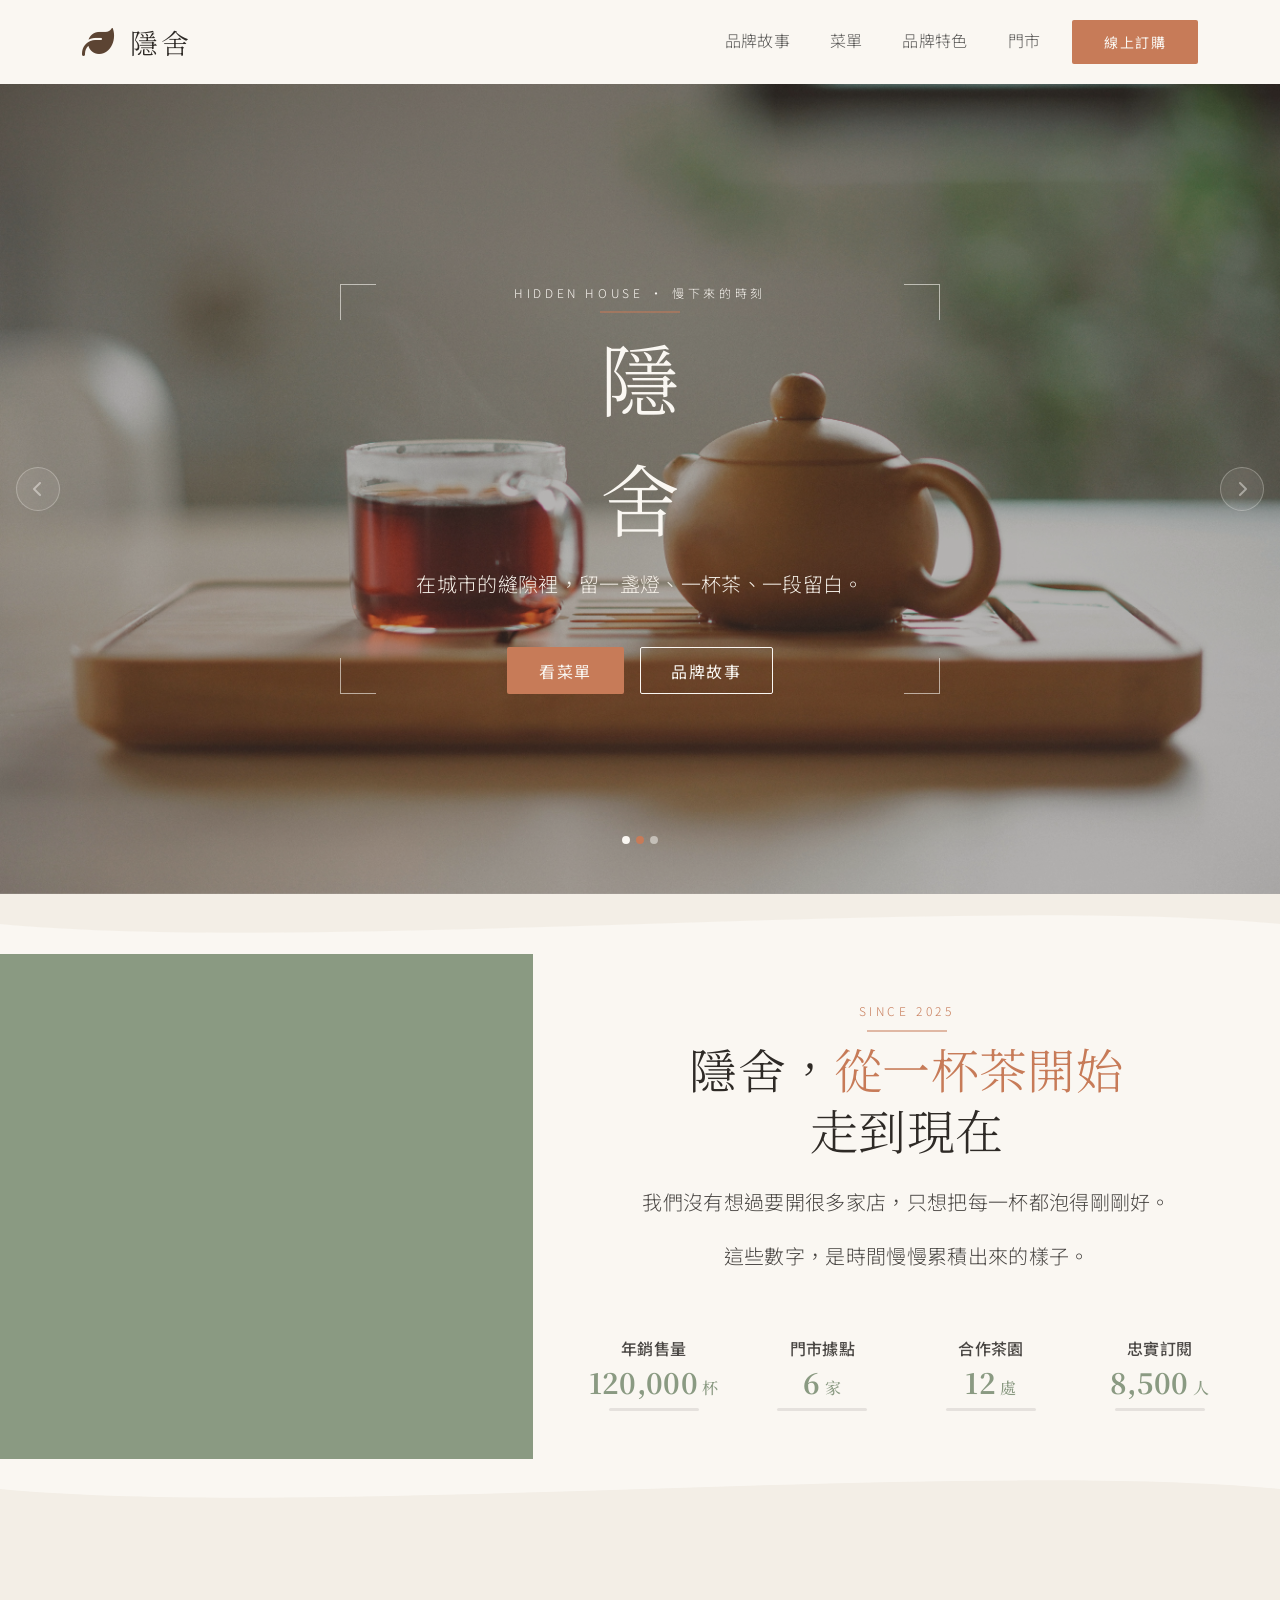
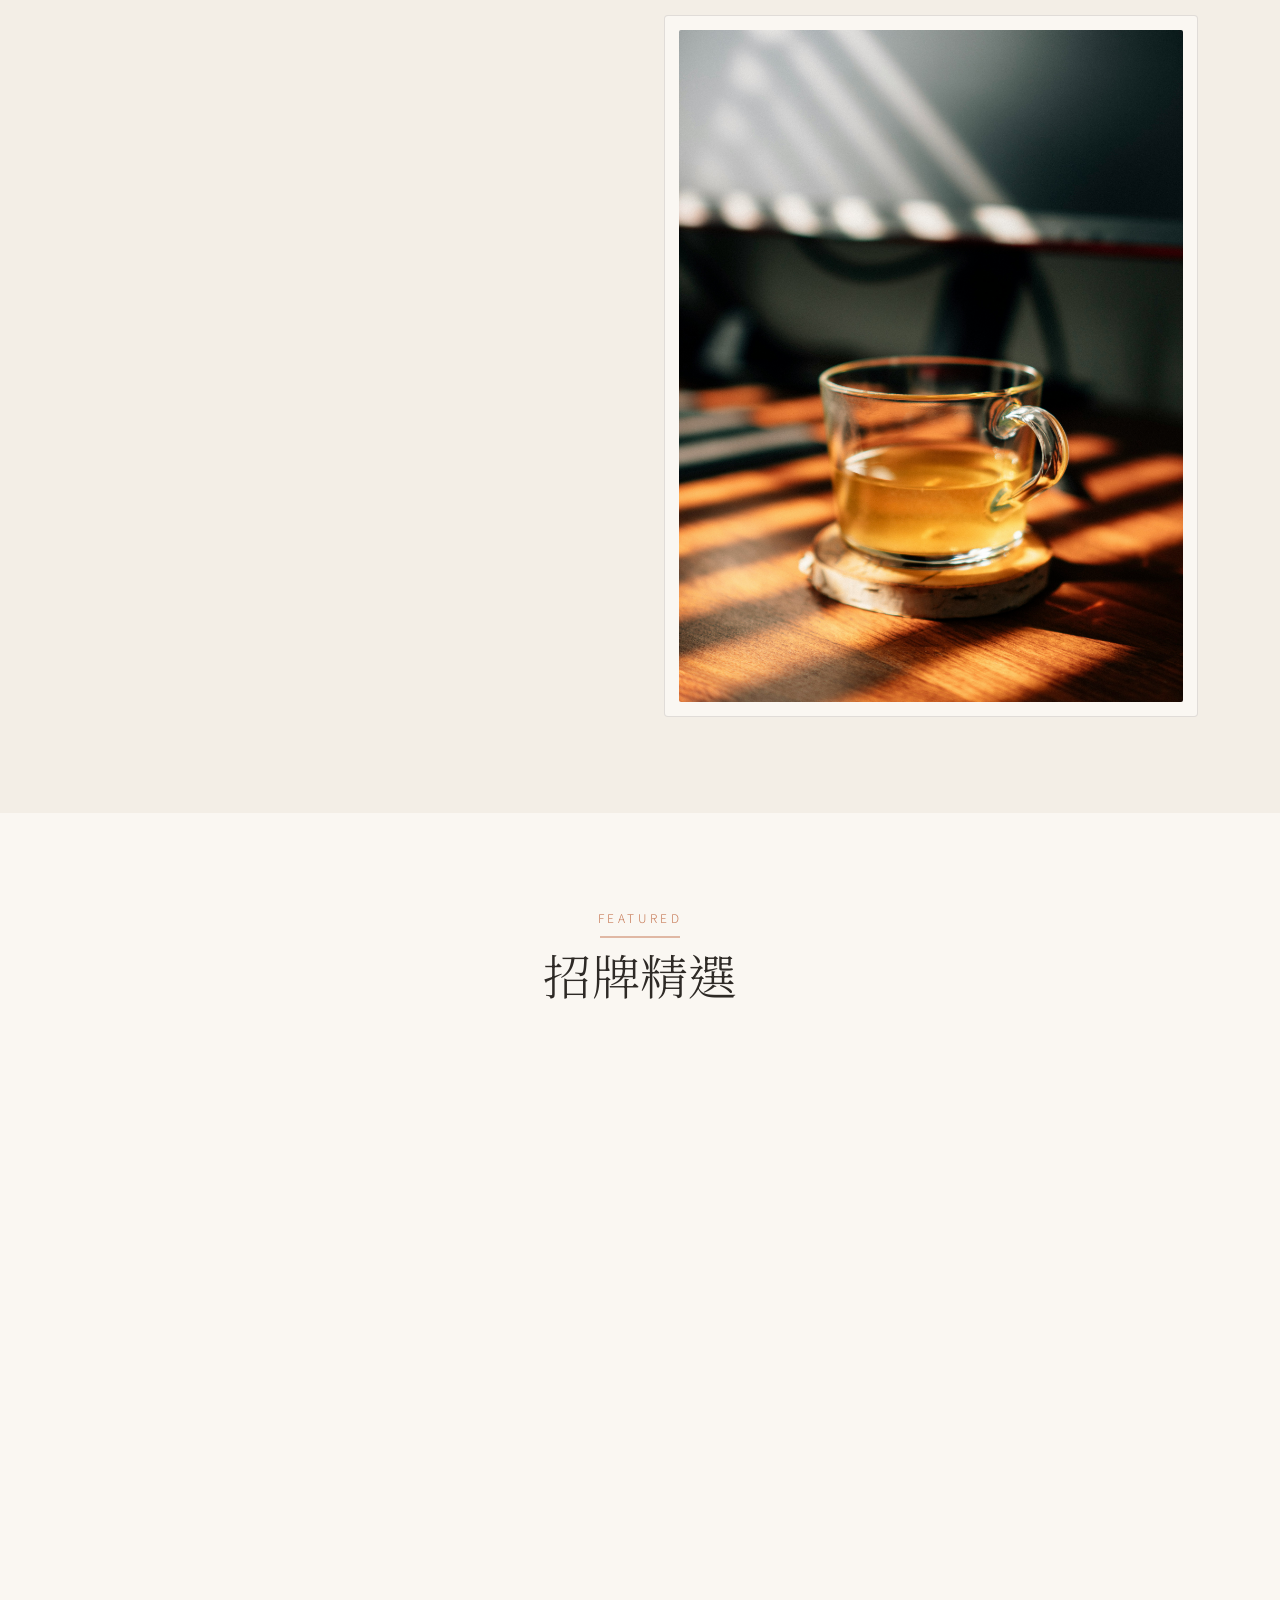
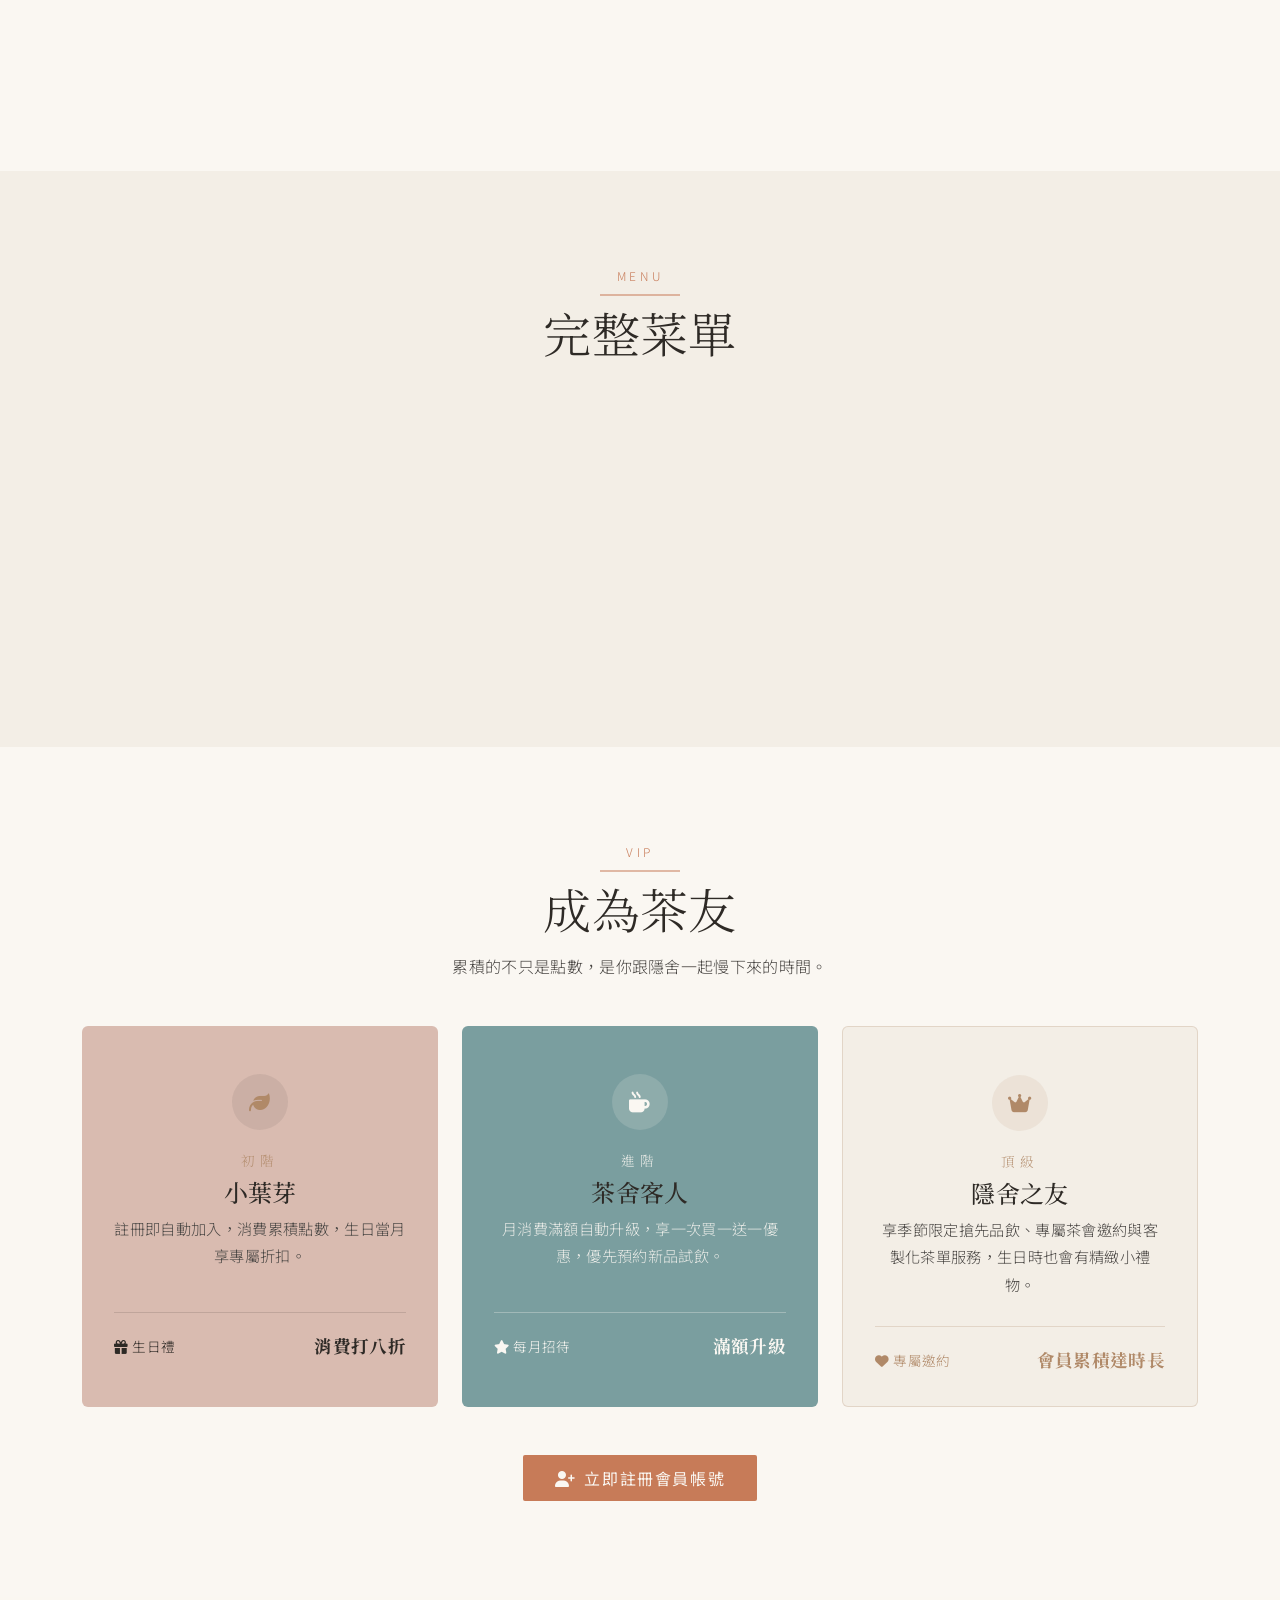
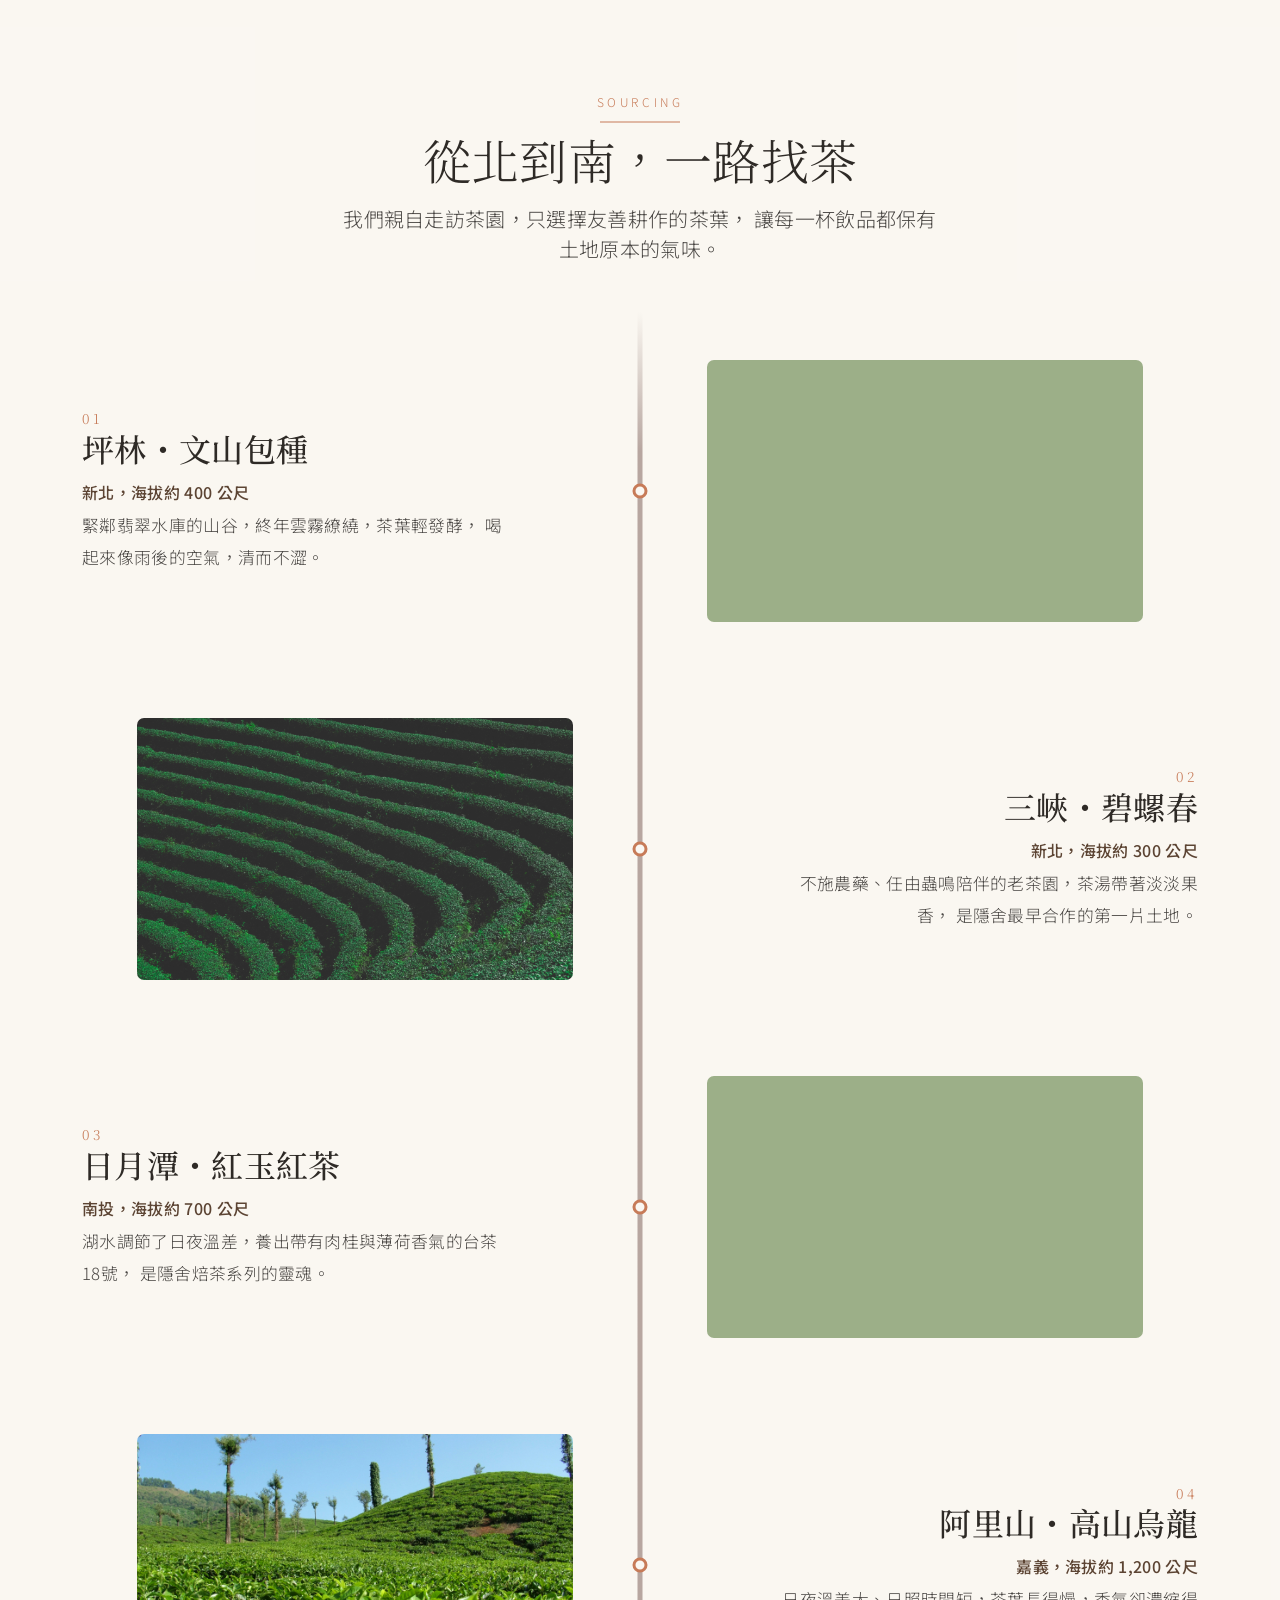
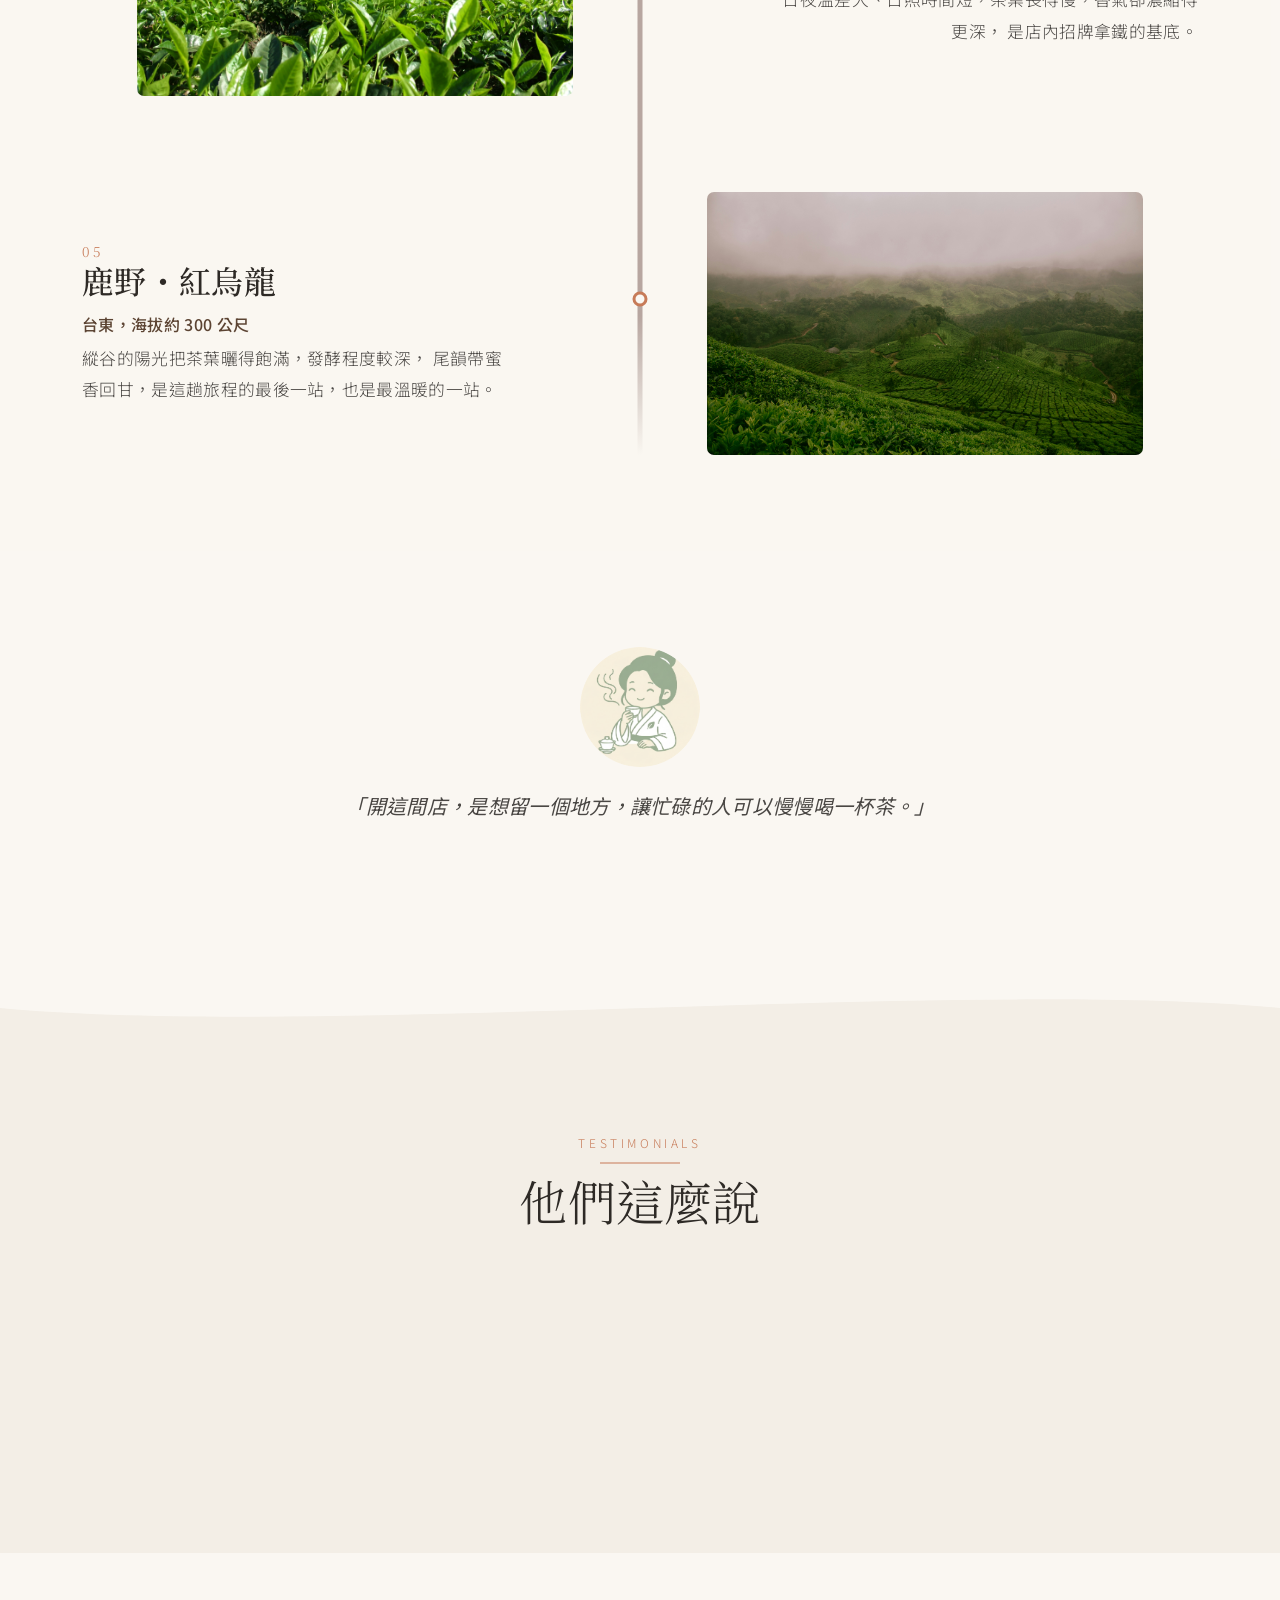
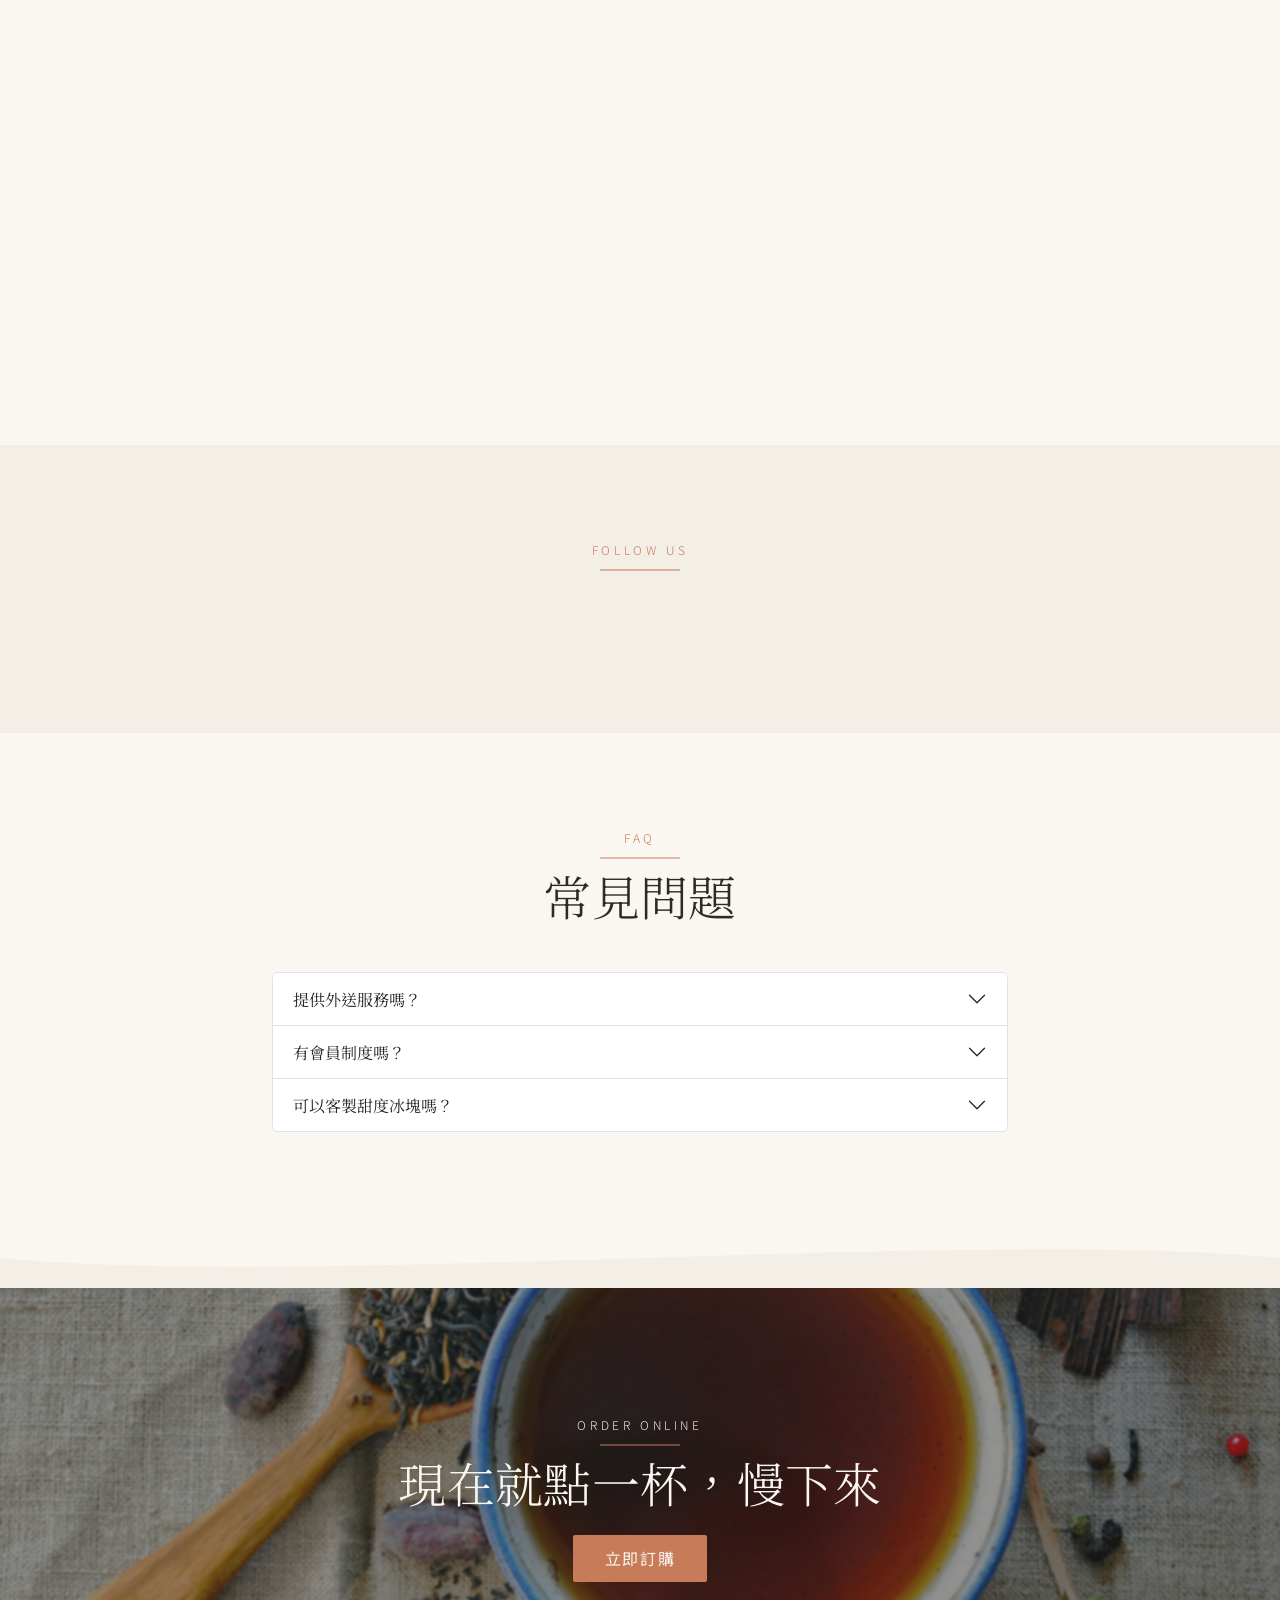
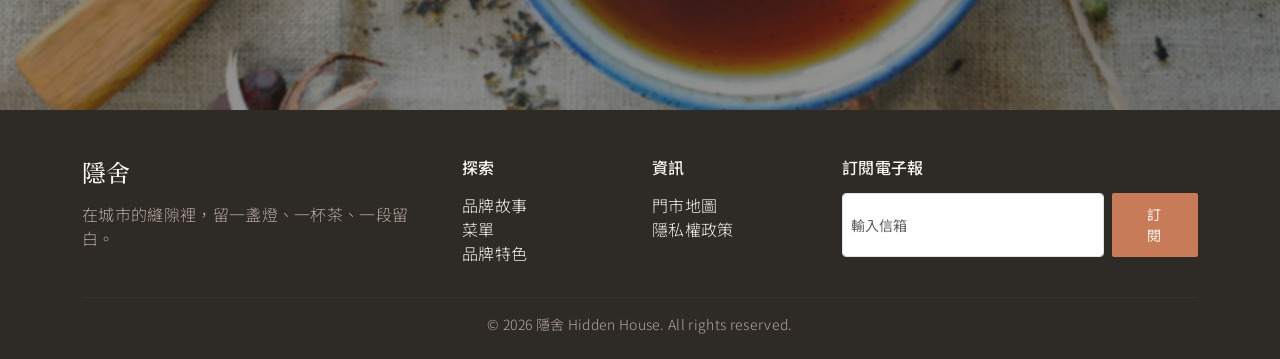
==== commit c0d0aac1: "V1.4" ====
--- a/index.html
+++ b/index.html
@@ -101,6 +101,12 @@
             background-color: var(--ink-black);
             color: var(--warm-white);
             transform: translateY(-3px);
+        }
+
+        .btn-terracotta:active,
+        .btn-outline-brand:active {
+            transform: scale(0.96) translateY(-1px);
+            transition: transform 0.15s ease;
         }
 
         .eyebroworigin {
@@ -332,21 +338,33 @@
                         <div class="h6" style="color: var(--graphite-grey);">年銷售量</div>
                         <div class="h3 display-font fw-bold s03-counter-num01" style="color: var(--matcha-green);">
                             120,000<span class="h6 ms-1">杯</span></div>
+                        <div class="s03-progress-track">
+                            <div class="s03-progress-fill" data-progress-target="s03-counter-num01"></div>
+                        </div>
                     </div>
                     <div class="col-6 col-md-3 mb-4 mb-md-0">
                         <div class="h6" style="color: var(--graphite-grey);">門市據點</div>
                         <div class="h3 display-font fw-bold s03-counter-num02" style="color: var(--matcha-green);">
                             6<span class="h6 ms-1">家</span></div>
+                        <div class="s03-progress-track">
+                            <div class="s03-progress-fill" data-progress-target="s03-counter-num02"></div>
+                        </div>
                     </div>
                     <div class="col-6 col-md-3">
                         <div class="h6" style="color: var(--graphite-grey);">合作茶園</div>
                         <div class="h3 display-font fw-bold s03-counter-num03" style="color: var(--matcha-green);">
                             12<span class="h6 ms-1">處</span></div>
+                        <div class="s03-progress-track">
+                            <div class="s03-progress-fill" data-progress-target="s03-counter-num03"></div>
+                        </div>
                     </div>
                     <div class="col-6 col-md-3">
                         <div class="h6" style="color: var(--graphite-grey);">忠實訂閱</div>
                         <div class="h3 display-font fw-bold s03-counter-num04" style="color: var(--matcha-green);">
                             8,500<span class="h6 ms-1">人</span></div>
+                        <div class="s03-progress-track">
+                            <div class="s03-progress-fill" data-progress-target="s03-counter-num04"></div>
+                        </div>
                     </div>
                 </div>
             </div>
@@ -364,8 +382,7 @@
             <div class="row g-5 align-items-center">
 
                 <!-- 左側：品牌理念 + 宣言 -->
-                <div class="col-lg-6 order-2 order-lg-1 wow animate__fadeInLeft" data-wow-duration="1.5s"
-                    data-wow-delay="0s" data-wow-iteration="1">
+                <div class="col-lg-6 order-2 order-lg-1 blur-in-on-scroll" id="s04-blur-target">
                     <p class="eyebrow eyebrow-start mb-2">BRAND STORY</p>
                     <h2 class="display-5 mb-4">關於隱舍</h2>
                     <p class="fs-5 mb-5" style="color: var(--graphite-grey); line-height: 2;">
@@ -970,8 +987,8 @@
         <div class="container position-relative" style="z-index: 2;">
             <p class="eyebrow mb-2" style="color: var(--oat-white);">ORDER ONLINE</p>
             <h2 class="display-5 mb-4" style="color: var(--warm-white);">現在就點一杯，慢下來</h2>
-            <button type="button" class="btn btn-terracotta wow animate__zoomIn" data-bs-toggle="modal"
-                data-bs-target="#orderModal" data-wow-duration="1s" data-wow-delay="0.5s" data-wow-iteration="1">
+            <button type="button" class="btn btn-terracotta btn-breathing" data-bs-toggle="modal"
+                data-bs-target="#orderModal">
                 立即訂購
             </button>
         </div>
@@ -1118,11 +1135,14 @@
             entries.forEach(entry => {
                 const el = entry.target
                 if (entry.isIntersecting && !el.classList.contains('is-visible')) {
-                    counterUp(el, {
-                        duration: 2000,
-                        delay: 16,
-                    })
+                    const progressBar = document.querySelector(`[data-progress-target="${el.classList[el.classList.length - 1]}"]`)
+
+                    counterUp(el, { duration: 2000, delay: 16 })
                     el.classList.add('is-visible')
+
+                    if (progressBar) {
+                        setTimeout(() => progressBar.classList.add('is-filled'), 100)
+                    }
                 }
             })
         }
@@ -1192,6 +1212,19 @@
             animateClass: 'animate__animated'
         }).init();
     </script>
+    <!-- S4模糊淡入 -->
+    <script>
+        const blurTarget = document.getElementById('s04-blur-target');
+        const blurObserver = new IntersectionObserver(entries => {
+            entries.forEach(entry => {
+                if (entry.isIntersecting) {
+                    entry.target.classList.add('is-blurred-in');
+                    blurObserver.unobserve(entry.target);
+                }
+            });
+        }, { threshold: 0.3 });
+        blurObserver.observe(blurTarget);
+    </script>
     <!-- <script>
         new WOW().init();
     </script> -->
--- a/CSS/color.css
+++ b/CSS/color.css
@@ -180,6 +180,28 @@
     border-radius: 2px;
 }
 
+.s03-progress-track {
+    width: 100%;
+    max-width: 90px;
+    height: 3px;
+    background: rgba(74, 71, 68, 0.12);
+    border-radius: 2px;
+    margin: 0.5rem auto 0;
+    overflow: hidden;
+}
+
+.s03-progress-fill {
+    height: 100%;
+    width: 0%;
+    background: var(--matcha-green);
+    border-radius: 2px;
+    transition: width 1.8s ease-out;
+}
+
+.s03-progress-fill.is-filled {
+    width: 100%;
+}
+
 /* ===== Section 7：節氣限定卡片 ===== */
 
 .s07-card {
@@ -507,4 +529,42 @@
 
 .navbar-leaf.is-swinging {
     animation: leaf-sway-settle 2s ease-out;
+}
+
+/* S4模糊進場 */
+@keyframes blur-in {
+    from {
+        opacity: 0;
+        filter: blur(8px);
+    }
+
+    to {
+        opacity: 1;
+        filter: blur(0);
+    }
+}
+
+.blur-in-on-scroll {
+    opacity: 0;
+}
+
+.blur-in-on-scroll.is-blurred-in {
+    animation: blur-in 1.4s ease-out forwards;
+}
+
+/* 按鈕特效 */
+@keyframes breathing-glow {
+
+    0%,
+    100% {
+        box-shadow: 0 0 0 0 rgba(199, 123, 88, 0.4);
+    }
+
+    50% {
+        box-shadow: 0 0 0 12px rgba(199, 123, 88, 0);
+    }
+}
+
+.btn-breathing {
+    animation: breathing-glow 2.4s ease-out infinite !important;
 }
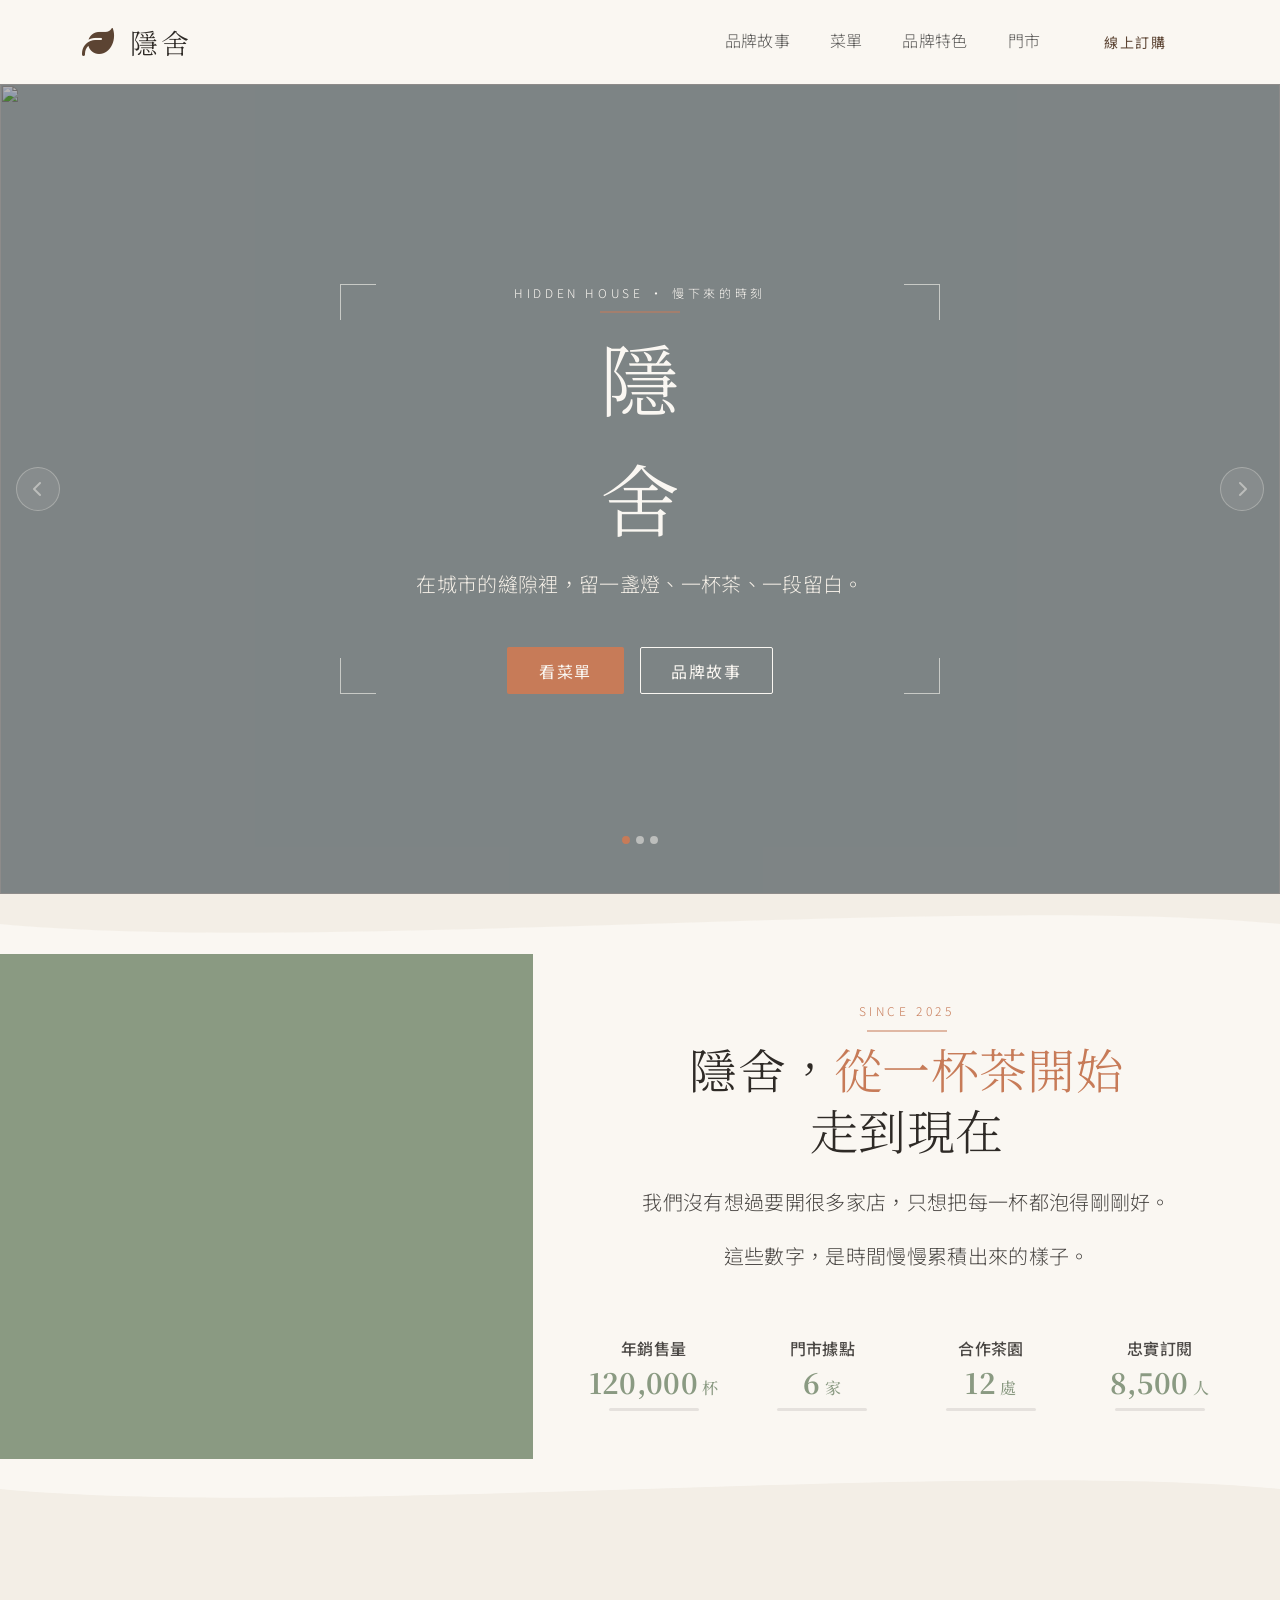
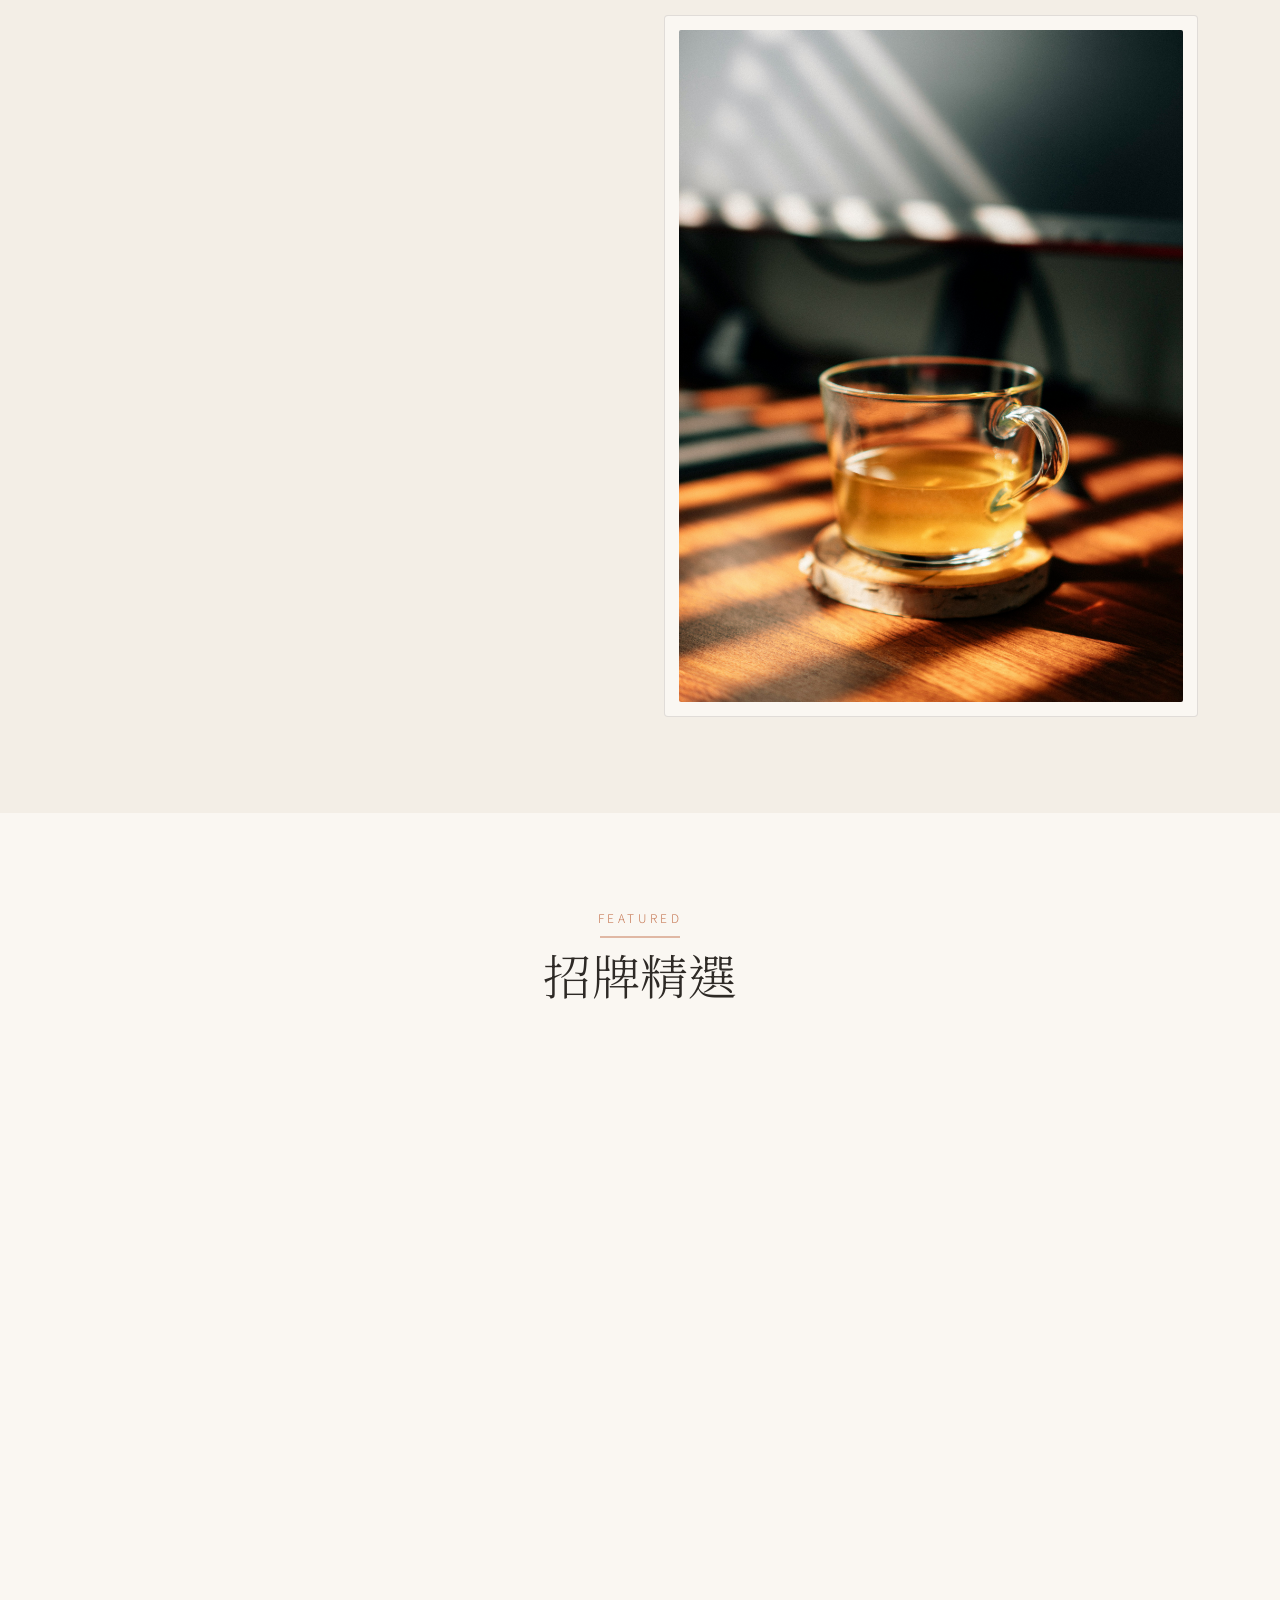
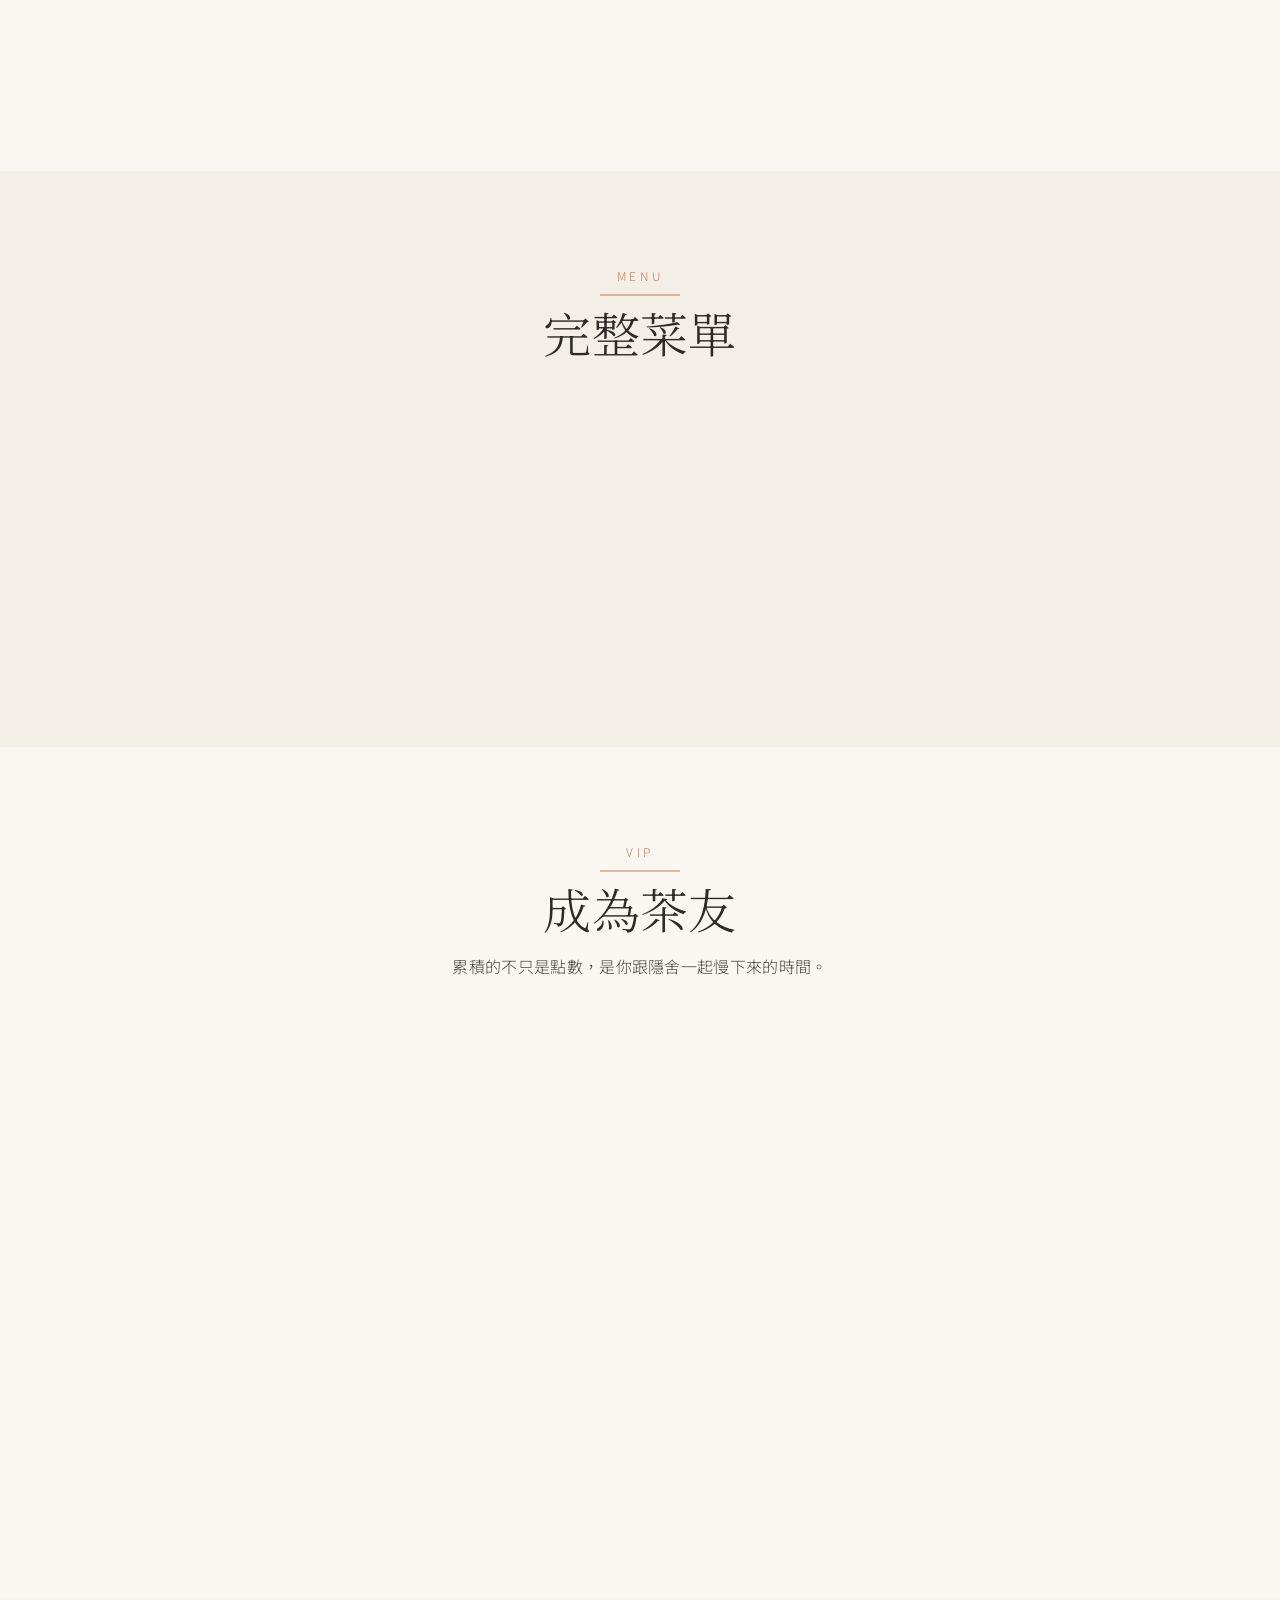
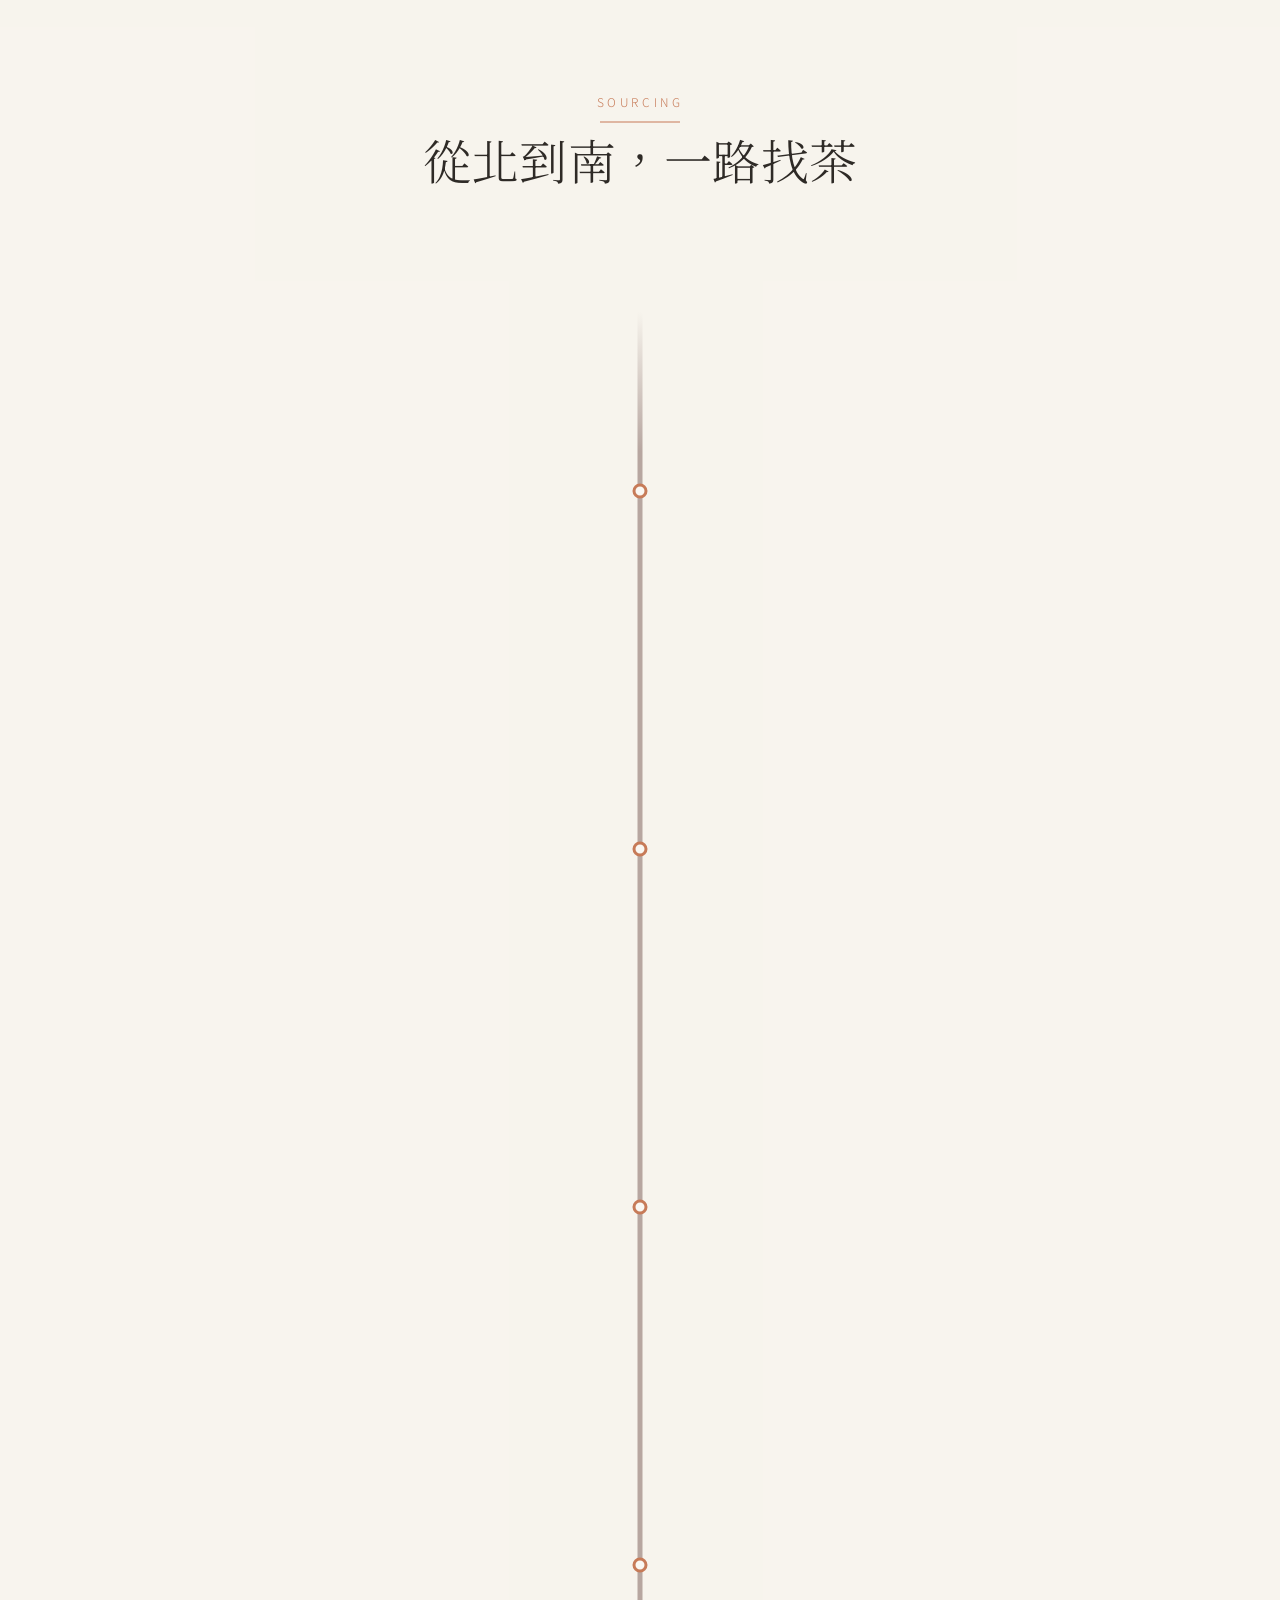
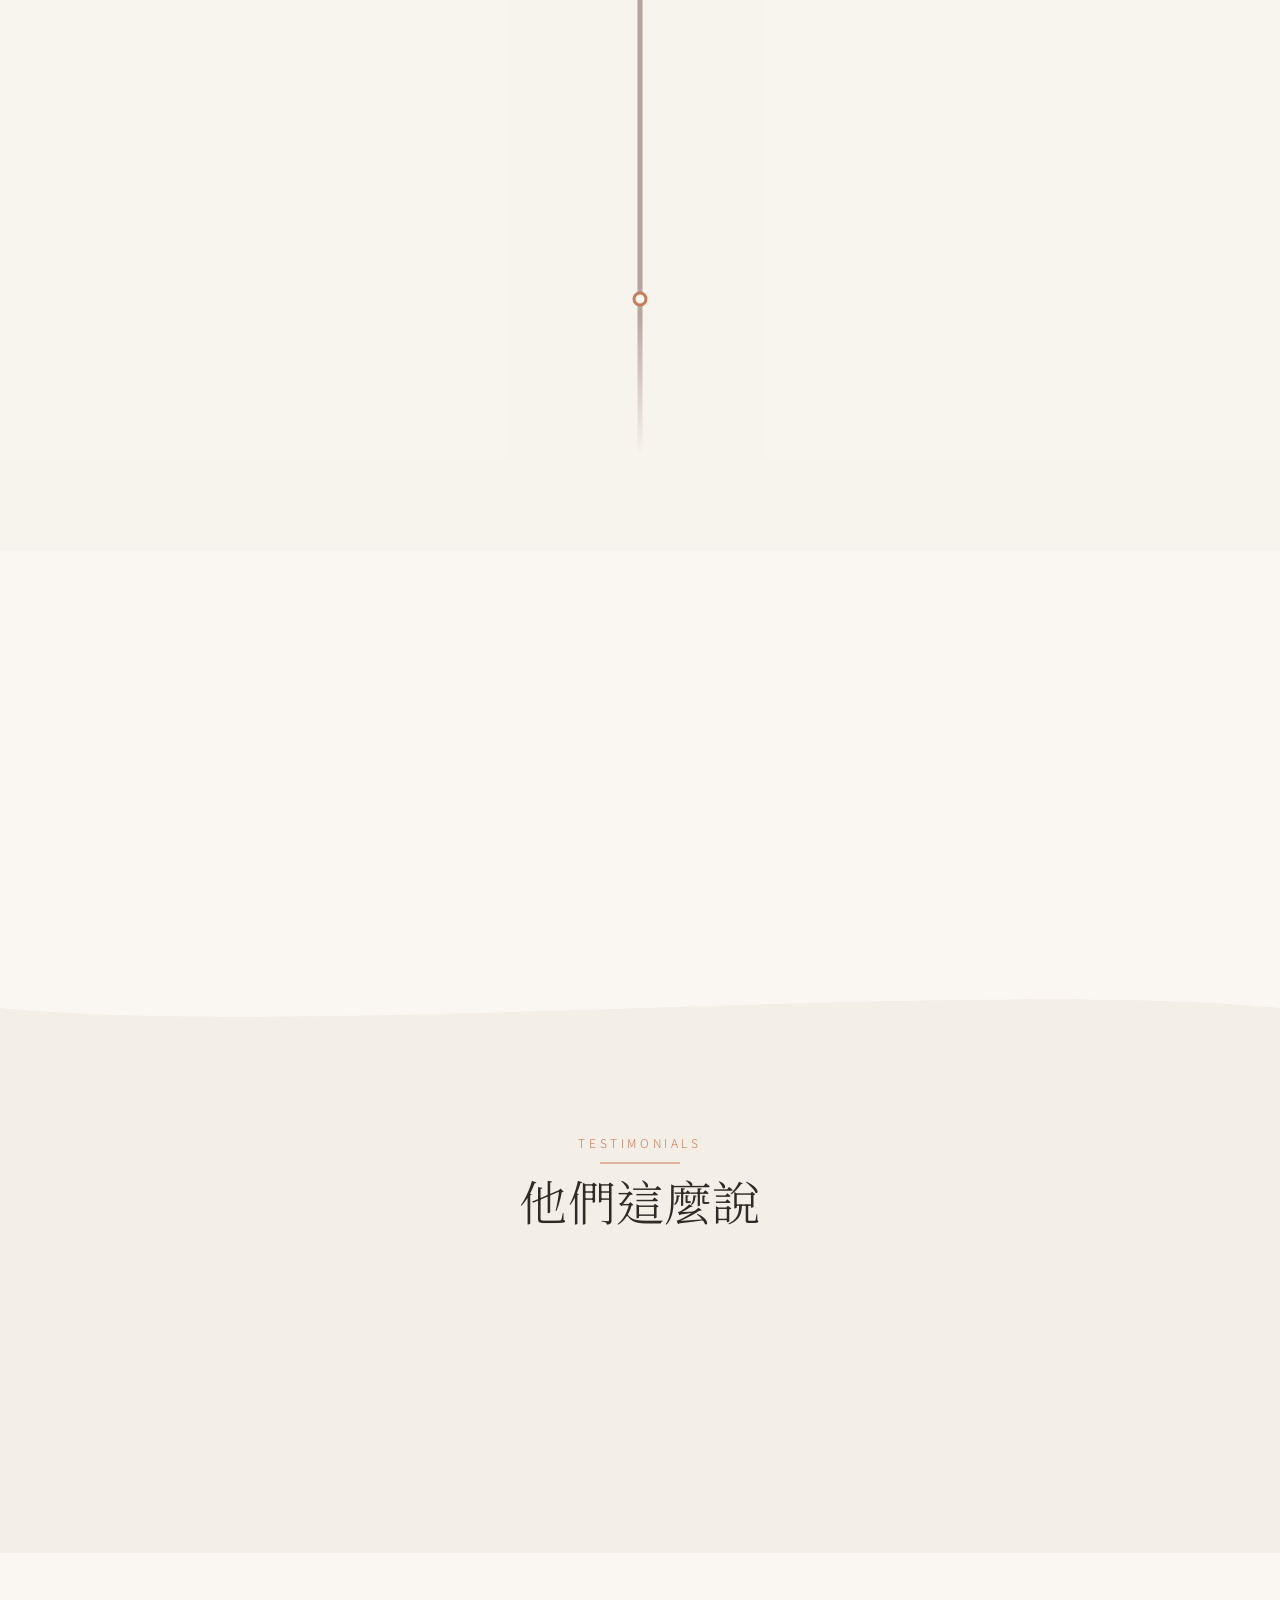
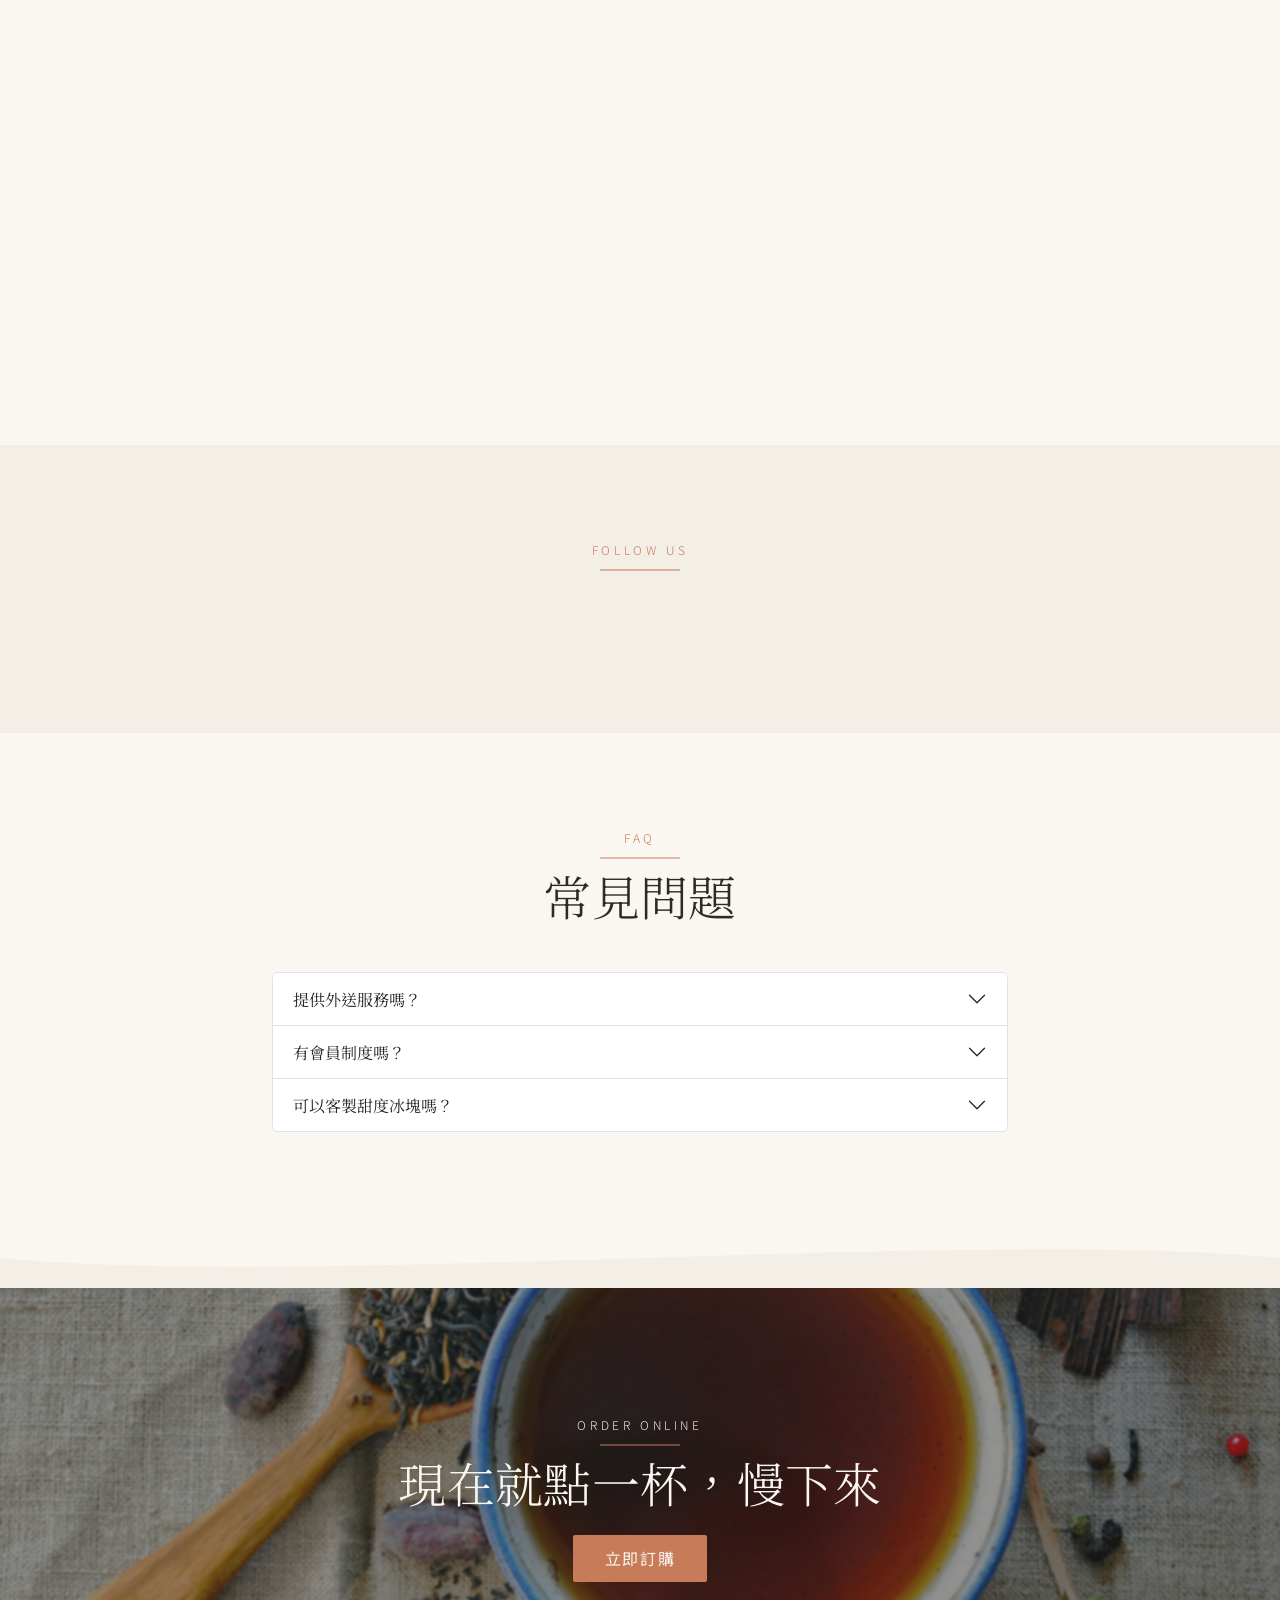
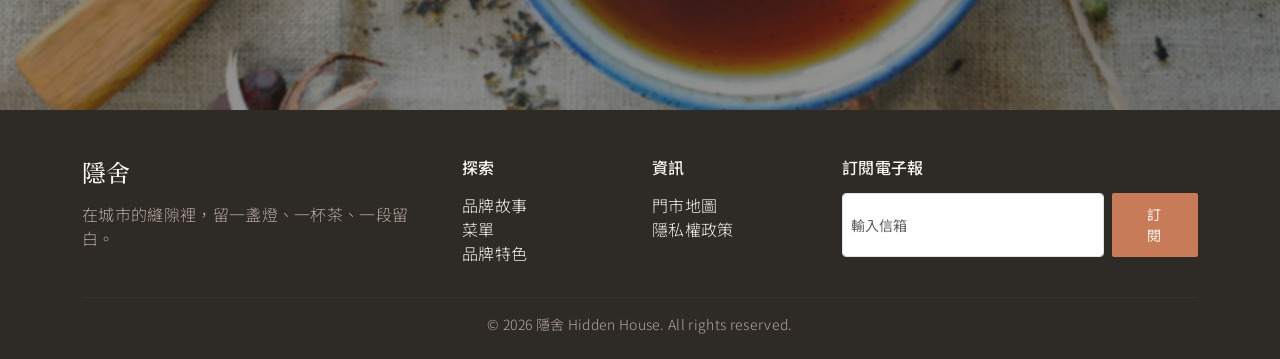
==== commit 82f8d1ca: "V1.5" ====
--- a/index.html
+++ b/index.html
@@ -430,7 +430,7 @@
                 </div>
                 <div class="col-md-4">
                     <div class="card-brand p-4 h-100 text-center wow animate__fadeInDown" data-wow-duration="1.5s"
-                        data-wow-delay="1s" data-wow-iteration="1" style="background-color: var(--sage-green);">
+                        data-wow-delay="0s" data-wow-iteration="1" style="background-color: var(--sage-green);">
                         <div class="mb-3 s05-img"
                             style="height:480px; border-radius:4px;background-image: url(images/spot2.png);">
                         </div>
@@ -440,7 +440,7 @@
                 </div>
                 <div class="col-md-4">
                     <div class="card-brand p-4 h-100 text-center  wow animate__fadeInUp" data-wow-duration="1.5s"
-                        data-wow-delay="2s" data-wow-iteration="1" style="background-color: var(--honey-yellow);">
+                        data-wow-delay="0s" data-wow-iteration="1" style="background-color: var(--honey-yellow);">
                         <div class="mb-3 s05-img"
                             style="height:480px; border-radius:4px;background-image: url(images/spot3.png);">
                         </div>
@@ -461,7 +461,7 @@
             </div>
             <div class="row g-5">
 
-                <div class="col-md-3 wow animate__fadeInLeft" data-wow-duration="1s" data-wow-delay="1.5s"
+                <div class="col-md-3 wow animate__fadeInRight" data-wow-duration="1s" data-wow-delay="0s"
                     data-wow-iteration="1">
                     <h5 class="display-font border-bottom pb-2 mb-3">
                         <i class="fa-solid fa-leaf me-2" style="color: var(--matcha-green);"></i>茶飲
@@ -474,7 +474,7 @@
                     <div class="d-flex justify-content-between mb-2"><span>焙茶拿鐵</span><span>$85</span></div>
                 </div>
 
-                <div class="col-md-3 wow animate__fadeInLeft" data-wow-duration="1s" data-wow-delay="1s"
+                <div class="col-md-3 wow animate__fadeInRight" data-wow-duration="1s" data-wow-delay="0.5s"
                     data-wow-iteration="1">
                     <h5 class="display-font border-bottom pb-2 mb-3">
                         <i class="fa-solid fa-mug-hot me-2" style="color: var(--caramel-brown);"></i>咖啡
@@ -487,7 +487,7 @@
                     <div class="d-flex justify-content-between mb-2"><span>肉桂卡布奇諾</span><span>$100</span></div>
                 </div>
 
-                <div class="col-md-3 wow animate__fadeInLeft" data-wow-duration="1s" data-wow-delay="0.5s"
+                <div class="col-md-3 wow animate__fadeInRight" data-wow-duration="1s" data-wow-delay="1s"
                     data-wow-iteration="1">
                     <h5 class="display-font border-bottom pb-2 mb-3">
                         <i class="fa-solid fa-glass-water me-2" style="color: var(--pine-teal);"></i>氣泡飲
@@ -500,7 +500,7 @@
                     <div class="d-flex justify-content-between mb-2"><span>鼠尾草氣泡青</span><span>$100</span></div>
                 </div>
 
-                <div class="col-md-3 wow animate__fadeInLeft" data-wow-duration="1s" data-wow-delay="0s"
+                <div class="col-md-3 wow animate__fadeInRight" data-wow-duration="1s" data-wow-delay="1.5s"
                     data-wow-iteration="1">
                     <h5 class="display-font border-bottom pb-2 mb-3">
                         <i class="fa-solid fa-snowflake me-2" style="color: var(--terracotta);"></i>季節限定
